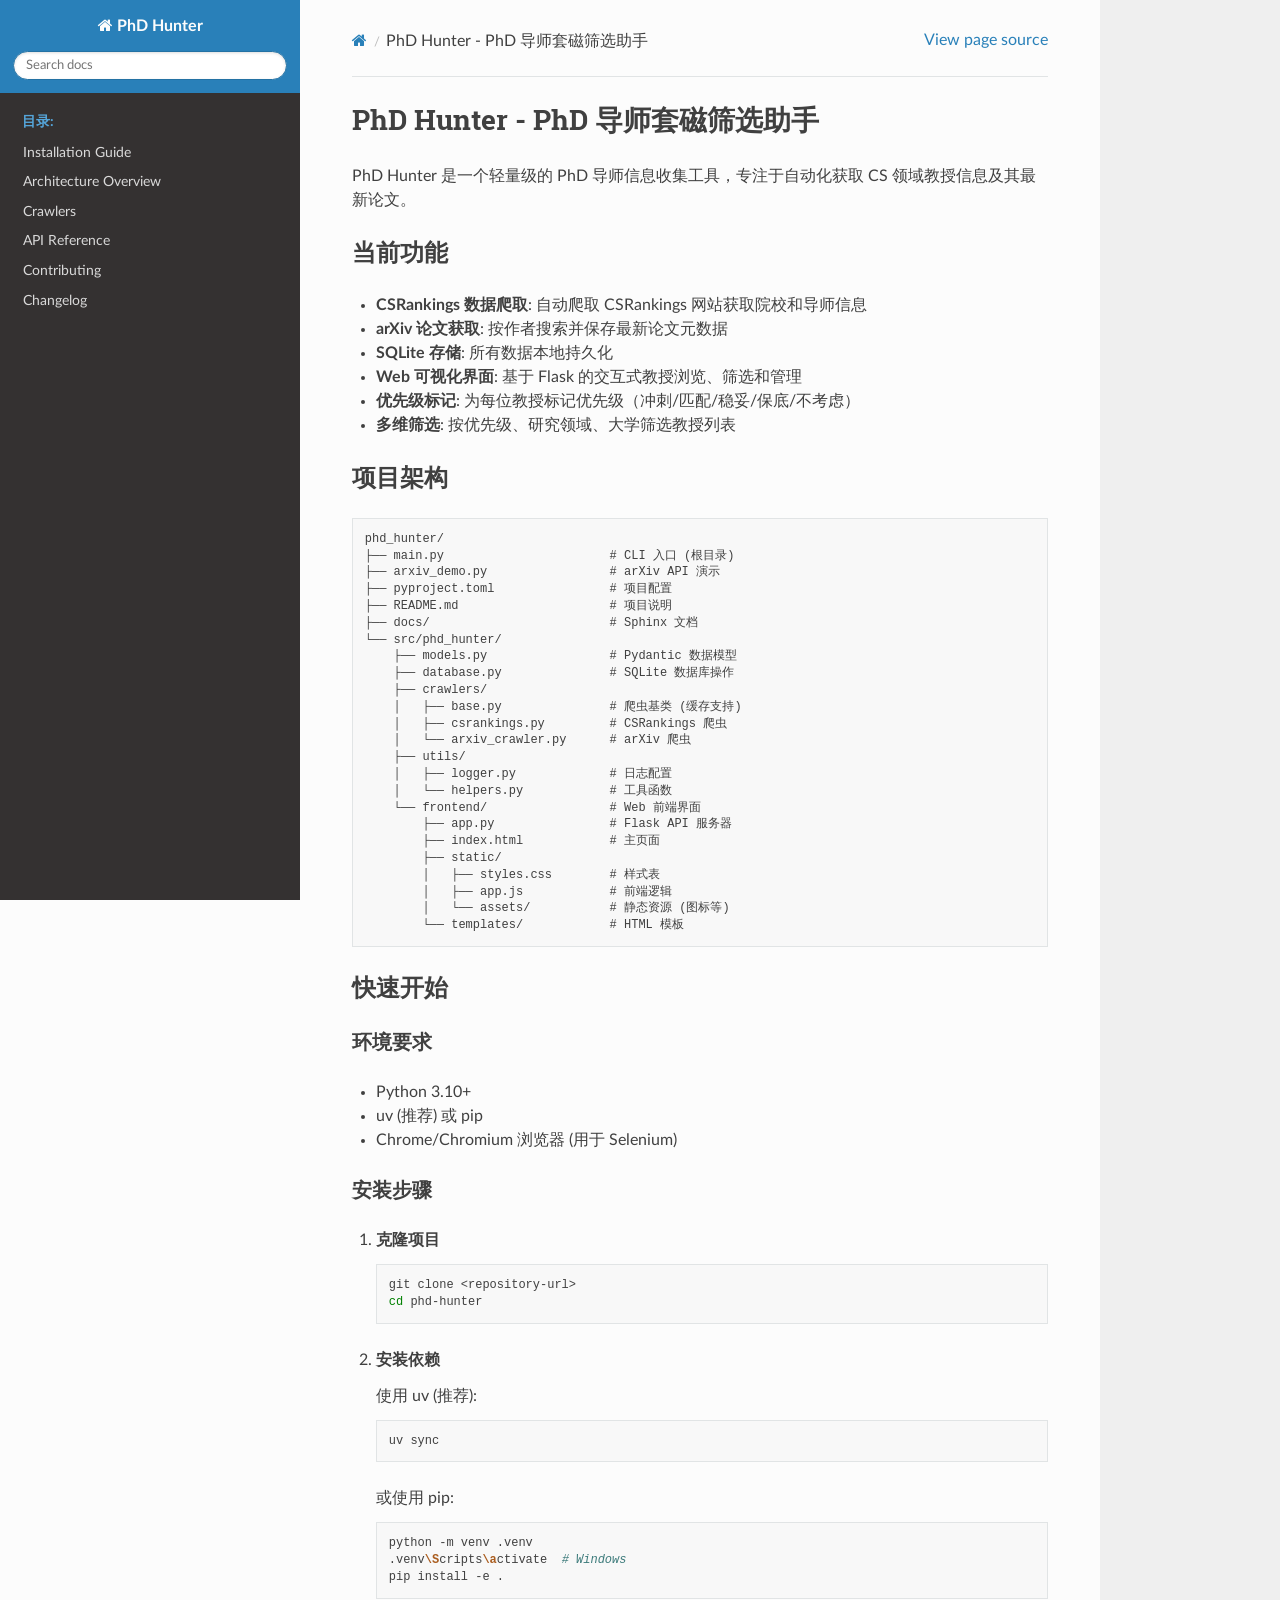
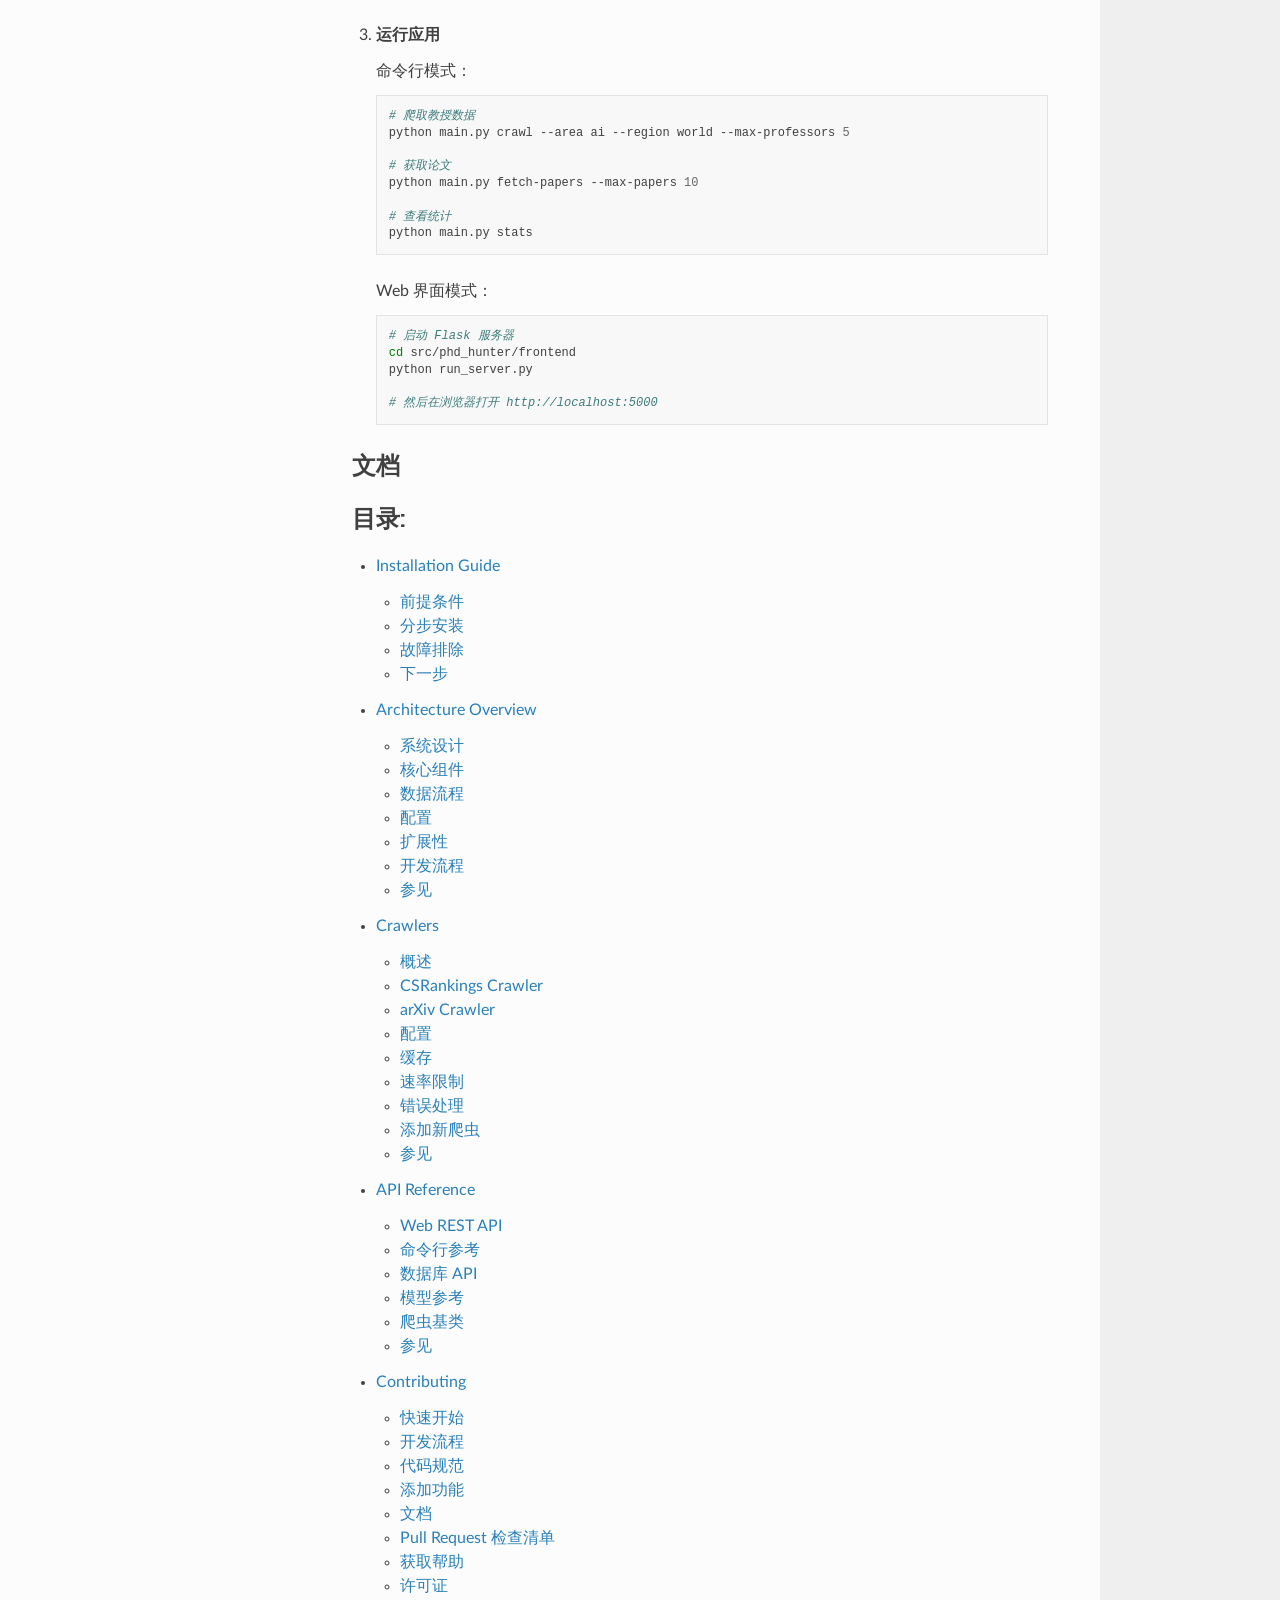
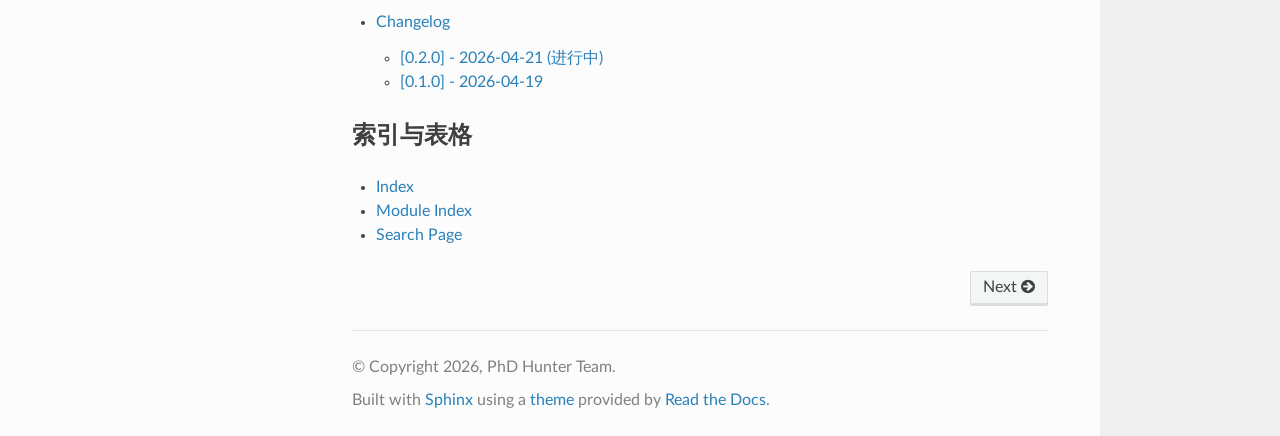
==== index.html @ ee61c94d "deploy: 6c41c1e826e61fdddc66d0ec207a786af9ae1c6c" ====
<!DOCTYPE html>
<html class="writer-html5" lang="en" data-content_root="./">
<head>
  <meta charset="utf-8" /><meta name="viewport" content="width=device-width, initial-scale=1" />

  <meta name="viewport" content="width=device-width, initial-scale=1.0" />
  <title>PhD Hunter - PhD 导师套磁筛选助手 &mdash; PhD Hunter 0.1.0 documentation</title>
      <link rel="stylesheet" type="text/css" href="_static/pygments.css?v=b86133f3" />
      <link rel="stylesheet" type="text/css" href="_static/css/theme.css?v=9edc463e" />

  
      <script src="_static/jquery.js?v=5d32c60e"></script>
      <script src="_static/_sphinx_javascript_frameworks_compat.js?v=2cd50e6c"></script>
      <script src="_static/documentation_options.js?v=01f34227"></script>
      <script src="_static/doctools.js?v=fd6eb6e6"></script>
      <script src="_static/sphinx_highlight.js?v=6ffebe34"></script>
    <script src="_static/js/theme.js"></script>
    <link rel="index" title="Index" href="genindex.html" />
    <link rel="search" title="Search" href="search.html" />
    <link rel="next" title="Installation Guide" href="installation.html" /> 
</head>

<body class="wy-body-for-nav"> 
  <div class="wy-grid-for-nav">
    <nav data-toggle="wy-nav-shift" class="wy-nav-side">
      <div class="wy-side-scroll">
        <div class="wy-side-nav-search" >

          
          
          <a href="#" class="icon icon-home">
            PhD Hunter
          </a>
<div role="search">
  <form id="rtd-search-form" class="wy-form" action="search.html" method="get">
    <input type="text" name="q" placeholder="Search docs" aria-label="Search docs" />
    <input type="hidden" name="check_keywords" value="yes" />
    <input type="hidden" name="area" value="default" />
  </form>
</div>
        </div><div class="wy-menu wy-menu-vertical" data-spy="affix" role="navigation" aria-label="Navigation menu">
              <p class="caption" role="heading"><span class="caption-text">目录:</span></p>
<ul>
<li class="toctree-l1"><a class="reference internal" href="installation.html">Installation Guide</a></li>
<li class="toctree-l1"><a class="reference internal" href="architecture.html">Architecture Overview</a></li>
<li class="toctree-l1"><a class="reference internal" href="crawlers.html">Crawlers</a></li>
<li class="toctree-l1"><a class="reference internal" href="api.html">API Reference</a></li>
<li class="toctree-l1"><a class="reference internal" href="contributing.html">Contributing</a></li>
<li class="toctree-l1"><a class="reference internal" href="changelog.html">Changelog</a></li>
</ul>

        </div>
      </div>
    </nav>

    <section data-toggle="wy-nav-shift" class="wy-nav-content-wrap"><nav class="wy-nav-top" aria-label="Mobile navigation menu" >
          <i data-toggle="wy-nav-top" class="fa fa-bars"></i>
          <a href="#">PhD Hunter</a>
      </nav>

      <div class="wy-nav-content">
        <div class="rst-content">
          <div role="navigation" aria-label="Page navigation">
  <ul class="wy-breadcrumbs">
      <li><a href="#" class="icon icon-home" aria-label="Home"></a></li>
      <li class="breadcrumb-item active">PhD Hunter - PhD 导师套磁筛选助手</li>
      <li class="wy-breadcrumbs-aside">
            <a href="_sources/index.rst.txt" rel="nofollow"> View page source</a>
      </li>
  </ul>
  <hr/>
</div>
          <div role="main" class="document" itemscope="itemscope" itemtype="http://schema.org/Article">
           <div itemprop="articleBody">
             
  <section id="phd-hunter-phd">
<h1>PhD Hunter - PhD 导师套磁筛选助手<a class="headerlink" href="#phd-hunter-phd" title="Link to this heading"></a></h1>
<p>PhD Hunter 是一个轻量级的 PhD 导师信息收集工具，专注于自动化获取 CS 领域教授信息及其最新论文。</p>
<section id="id1">
<h2>当前功能<a class="headerlink" href="#id1" title="Link to this heading"></a></h2>
<ul class="simple">
<li><p><strong>CSRankings 数据爬取</strong>: 自动爬取 CSRankings 网站获取院校和导师信息</p></li>
<li><p><strong>arXiv 论文获取</strong>: 按作者搜索并保存最新论文元数据</p></li>
<li><p><strong>SQLite 存储</strong>: 所有数据本地持久化</p></li>
<li><p><strong>Web 可视化界面</strong>: 基于 Flask 的交互式教授浏览、筛选和管理</p></li>
<li><p><strong>优先级标记</strong>: 为每位教授标记优先级（冲刺/匹配/稳妥/保底/不考虑）</p></li>
<li><p><strong>多维筛选</strong>: 按优先级、研究领域、大学筛选教授列表</p></li>
</ul>
</section>
<section id="id2">
<h2>项目架构<a class="headerlink" href="#id2" title="Link to this heading"></a></h2>
<div class="highlight-text notranslate"><div class="highlight"><pre><span></span>phd_hunter/
├── main.py                       # CLI 入口 (根目录)
├── arxiv_demo.py                 # arXiv API 演示
├── pyproject.toml                # 项目配置
├── README.md                     # 项目说明
├── docs/                         # Sphinx 文档
└── src/phd_hunter/
    ├── models.py                 # Pydantic 数据模型
    ├── database.py               # SQLite 数据库操作
    ├── crawlers/
    │   ├── base.py               # 爬虫基类 (缓存支持)
    │   ├── csrankings.py         # CSRankings 爬虫
    │   └── arxiv_crawler.py      # arXiv 爬虫
    ├── utils/
    │   ├── logger.py             # 日志配置
    │   └── helpers.py            # 工具函数
    └── frontend/                 # Web 前端界面
        ├── app.py                # Flask API 服务器
        ├── index.html            # 主页面
        ├── static/
        │   ├── styles.css        # 样式表
        │   ├── app.js            # 前端逻辑
        │   └── assets/           # 静态资源 (图标等)
        └── templates/            # HTML 模板
</pre></div>
</div>
</section>
<section id="id3">
<h2>快速开始<a class="headerlink" href="#id3" title="Link to this heading"></a></h2>
<section id="id4">
<h3>环境要求<a class="headerlink" href="#id4" title="Link to this heading"></a></h3>
<ul class="simple">
<li><p>Python 3.10+</p></li>
<li><p>uv (推荐) 或 pip</p></li>
<li><p>Chrome/Chromium 浏览器 (用于 Selenium)</p></li>
</ul>
</section>
<section id="id5">
<h3>安装步骤<a class="headerlink" href="#id5" title="Link to this heading"></a></h3>
<ol class="arabic">
<li><p><strong>克隆项目</strong></p>
<div class="highlight-bash notranslate"><div class="highlight"><pre><span></span>git<span class="w"> </span>clone<span class="w"> </span>&lt;repository-url&gt;
<span class="nb">cd</span><span class="w"> </span>phd-hunter
</pre></div>
</div>
</li>
<li><p><strong>安装依赖</strong></p>
<p>使用 uv (推荐):</p>
<div class="highlight-bash notranslate"><div class="highlight"><pre><span></span>uv<span class="w"> </span>sync
</pre></div>
</div>
<p>或使用 pip:</p>
<div class="highlight-bash notranslate"><div class="highlight"><pre><span></span>python<span class="w"> </span>-m<span class="w"> </span>venv<span class="w"> </span>.venv
.venv<span class="se">\S</span>cripts<span class="se">\a</span>ctivate<span class="w">  </span><span class="c1"># Windows</span>
pip<span class="w"> </span>install<span class="w"> </span>-e<span class="w"> </span>.
</pre></div>
</div>
</li>
<li><p><strong>运行应用</strong></p>
<p>命令行模式：</p>
<div class="highlight-bash notranslate"><div class="highlight"><pre><span></span><span class="c1"># 爬取教授数据</span>
python<span class="w"> </span>main.py<span class="w"> </span>crawl<span class="w"> </span>--area<span class="w"> </span>ai<span class="w"> </span>--region<span class="w"> </span>world<span class="w"> </span>--max-professors<span class="w"> </span><span class="m">5</span>

<span class="c1"># 获取论文</span>
python<span class="w"> </span>main.py<span class="w"> </span>fetch-papers<span class="w"> </span>--max-papers<span class="w"> </span><span class="m">10</span>

<span class="c1"># 查看统计</span>
python<span class="w"> </span>main.py<span class="w"> </span>stats
</pre></div>
</div>
<p>Web 界面模式：</p>
<div class="highlight-bash notranslate"><div class="highlight"><pre><span></span><span class="c1"># 启动 Flask 服务器</span>
<span class="nb">cd</span><span class="w"> </span>src/phd_hunter/frontend
python<span class="w"> </span>run_server.py

<span class="c1"># 然后在浏览器打开 http://localhost:5000</span>
</pre></div>
</div>
</li>
</ol>
</section>
</section>
<section id="id6">
<h2>文档<a class="headerlink" href="#id6" title="Link to this heading"></a></h2>
<div class="toctree-wrapper compound">
<p class="caption" role="heading"><span class="caption-text">目录:</span></p>
<ul>
<li class="toctree-l1"><a class="reference internal" href="installation.html">Installation Guide</a><ul>
<li class="toctree-l2"><a class="reference internal" href="installation.html#id1">前提条件</a></li>
<li class="toctree-l2"><a class="reference internal" href="installation.html#id2">分步安装</a></li>
<li class="toctree-l2"><a class="reference internal" href="installation.html#id3">故障排除</a></li>
<li class="toctree-l2"><a class="reference internal" href="installation.html#id4">下一步</a></li>
</ul>
</li>
<li class="toctree-l1"><a class="reference internal" href="architecture.html">Architecture Overview</a><ul>
<li class="toctree-l2"><a class="reference internal" href="architecture.html#id1">系统设计</a></li>
<li class="toctree-l2"><a class="reference internal" href="architecture.html#id2">核心组件</a></li>
<li class="toctree-l2"><a class="reference internal" href="architecture.html#id3">数据流程</a></li>
<li class="toctree-l2"><a class="reference internal" href="architecture.html#id4">配置</a></li>
<li class="toctree-l2"><a class="reference internal" href="architecture.html#id5">扩展性</a></li>
<li class="toctree-l2"><a class="reference internal" href="architecture.html#id6">开发流程</a></li>
<li class="toctree-l2"><a class="reference internal" href="architecture.html#id7">参见</a></li>
</ul>
</li>
<li class="toctree-l1"><a class="reference internal" href="crawlers.html">Crawlers</a><ul>
<li class="toctree-l2"><a class="reference internal" href="crawlers.html#id1">概述</a></li>
<li class="toctree-l2"><a class="reference internal" href="crawlers.html#csrankings-crawler">CSRankings Crawler</a></li>
<li class="toctree-l2"><a class="reference internal" href="crawlers.html#arxiv-crawler">arXiv Crawler</a></li>
<li class="toctree-l2"><a class="reference internal" href="crawlers.html#id2">配置</a></li>
<li class="toctree-l2"><a class="reference internal" href="crawlers.html#id3">缓存</a></li>
<li class="toctree-l2"><a class="reference internal" href="crawlers.html#id4">速率限制</a></li>
<li class="toctree-l2"><a class="reference internal" href="crawlers.html#id5">错误处理</a></li>
<li class="toctree-l2"><a class="reference internal" href="crawlers.html#id6">添加新爬虫</a></li>
<li class="toctree-l2"><a class="reference internal" href="crawlers.html#id7">参见</a></li>
</ul>
</li>
<li class="toctree-l1"><a class="reference internal" href="api.html">API Reference</a><ul>
<li class="toctree-l2"><a class="reference internal" href="api.html#web-rest-api">Web REST API</a></li>
<li class="toctree-l2"><a class="reference internal" href="api.html#id1">命令行参考</a></li>
<li class="toctree-l2"><a class="reference internal" href="api.html#api">数据库 API</a></li>
<li class="toctree-l2"><a class="reference internal" href="api.html#id4">模型参考</a></li>
<li class="toctree-l2"><a class="reference internal" href="api.html#id5">爬虫基类</a></li>
<li class="toctree-l2"><a class="reference internal" href="api.html#id6">参见</a></li>
</ul>
</li>
<li class="toctree-l1"><a class="reference internal" href="contributing.html">Contributing</a><ul>
<li class="toctree-l2"><a class="reference internal" href="contributing.html#id1">快速开始</a></li>
<li class="toctree-l2"><a class="reference internal" href="contributing.html#id2">开发流程</a></li>
<li class="toctree-l2"><a class="reference internal" href="contributing.html#id3">代码规范</a></li>
<li class="toctree-l2"><a class="reference internal" href="contributing.html#id4">添加功能</a></li>
<li class="toctree-l2"><a class="reference internal" href="contributing.html#id5">文档</a></li>
<li class="toctree-l2"><a class="reference internal" href="contributing.html#pull-request">Pull Request 检查清单</a></li>
<li class="toctree-l2"><a class="reference internal" href="contributing.html#id6">获取帮助</a></li>
<li class="toctree-l2"><a class="reference internal" href="contributing.html#id7">许可证</a></li>
</ul>
</li>
<li class="toctree-l1"><a class="reference internal" href="changelog.html">Changelog</a><ul>
<li class="toctree-l2"><a class="reference internal" href="changelog.html#id1">[0.2.0] - 2026-04-21 (进行中)</a></li>
<li class="toctree-l2"><a class="reference internal" href="changelog.html#id2">[0.1.0] - 2026-04-19</a></li>
</ul>
</li>
</ul>
</div>
</section>
<section id="id7">
<h2>索引与表格<a class="headerlink" href="#id7" title="Link to this heading"></a></h2>
<ul class="simple">
<li><p><a class="reference internal" href="genindex.html"><span class="std std-ref">Index</span></a></p></li>
<li><p><a class="reference internal" href="py-modindex.html"><span class="std std-ref">Module Index</span></a></p></li>
<li><p><a class="reference internal" href="search.html"><span class="std std-ref">Search Page</span></a></p></li>
</ul>
</section>
</section>


           </div>
          </div>
          <footer><div class="rst-footer-buttons" role="navigation" aria-label="Footer">
        <a href="installation.html" class="btn btn-neutral float-right" title="Installation Guide" accesskey="n" rel="next">Next <span class="fa fa-arrow-circle-right" aria-hidden="true"></span></a>
    </div>

  <hr/>

  <div role="contentinfo">
    <p>&#169; Copyright 2026, PhD Hunter Team.</p>
  </div>

  Built with <a href="https://www.sphinx-doc.org/">Sphinx</a> using a
    <a href="https://github.com/readthedocs/sphinx_rtd_theme">theme</a>
    provided by <a href="https://readthedocs.org">Read the Docs</a>.
   

</footer>
        </div>
      </div>
    </section>
  </div>
  <script>
      jQuery(function () {
          SphinxRtdTheme.Navigation.enable(true);
      });
  </script> 

</body>
</html>
---- _static/pygments.css ----
pre { line-height: 125%; }
td.linenos .normal { color: inherit; background-color: transparent; padding-left: 5px; padding-right: 5px; }
span.linenos { color: inherit; background-color: transparent; padding-left: 5px; padding-right: 5px; }
td.linenos .special { color: #000000; background-color: #ffffc0; padding-left: 5px; padding-right: 5px; }
span.linenos.special { color: #000000; background-color: #ffffc0; padding-left: 5px; padding-right: 5px; }
.highlight .hll { background-color: #ffffcc }
.highlight { background: #f8f8f8; }
.highlight .c { color: #3D7B7B; font-style: italic } /* Comment */
.highlight .err { border: 1px solid #F00 } /* Error */
.highlight .k { color: #008000; font-weight: bold } /* Keyword */
.highlight .o { color: #666 } /* Operator */
.highlight .ch { color: #3D7B7B; font-style: italic } /* Comment.Hashbang */
.highlight .cm { color: #3D7B7B; font-style: italic } /* Comment.Multiline */
.highlight .cp { color: #9C6500 } /* Comment.Preproc */
.highlight .cpf { color: #3D7B7B; font-style: italic } /* Comment.PreprocFile */
.highlight .c1 { color: #3D7B7B; font-style: italic } /* Comment.Single */
.highlight .cs { color: #3D7B7B; font-style: italic } /* Comment.Special */
.highlight .gd { color: #A00000 } /* Generic.Deleted */
.highlight .ge { font-style: italic } /* Generic.Emph */
.highlight .ges { font-weight: bold; font-style: italic } /* Generic.EmphStrong */
.highlight .gr { color: #E40000 } /* Generic.Error */
.highlight .gh { color: #000080; font-weight: bold } /* Generic.Heading */
.highlight .gi { color: #008400 } /* Generic.Inserted */
.highlight .go { color: #717171 } /* Generic.Output */
.highlight .gp { color: #000080; font-weight: bold } /* Generic.Prompt */
.highlight .gs { font-weight: bold } /* Generic.Strong */
.highlight .gu { color: #800080; font-weight: bold } /* Generic.Subheading */
.highlight .gt { color: #04D } /* Generic.Traceback */
.highlight .kc { color: #008000; font-weight: bold } /* Keyword.Constant */
.highlight .kd { color: #008000; font-weight: bold } /* Keyword.Declaration */
.highlight .kn { color: #008000; font-weight: bold } /* Keyword.Namespace */
.highlight .kp { color: #008000 } /* Keyword.Pseudo */
.highlight .kr { color: #008000; font-weight: bold } /* Keyword.Reserved */
.highlight .kt { color: #B00040 } /* Keyword.Type */
.highlight .m { color: #666 } /* Literal.Number */
.highlight .s { color: #BA2121 } /* Literal.String */
.highlight .na { color: #687822 } /* Name.Attribute */
.highlight .nb { color: #008000 } /* Name.Builtin */
.highlight .nc { color: #00F; font-weight: bold } /* Name.Class */
.highlight .no { color: #800 } /* Name.Constant */
.highlight .nd { color: #A2F } /* Name.Decorator */
.highlight .ni { color: #717171; font-weight: bold } /* Name.Entity */
.highlight .ne { color: #CB3F38; font-weight: bold } /* Name.Exception */
.highlight .nf { color: #00F } /* Name.Function */
.highlight .nl { color: #767600 } /* Name.Label */
.highlight .nn { color: #00F; font-weight: bold } /* Name.Namespace */
.highlight .nt { color: #008000; font-weight: bold } /* Name.Tag */
.highlight .nv { color: #19177C } /* Name.Variable */
.highlight .ow { color: #A2F; font-weight: bold } /* Operator.Word */
.highlight .w { color: #BBB } /* Text.Whitespace */
.highlight .mb { color: #666 } /* Literal.Number.Bin */
.highlight .mf { color: #666 } /* Literal.Number.Float */
.highlight .mh { color: #666 } /* Literal.Number.Hex */
.highlight .mi { color: #666 } /* Literal.Number.Integer */
.highlight .mo { color: #666 } /* Literal.Number.Oct */
.highlight .sa { color: #BA2121 } /* Literal.String.Affix */
.highlight .sb { color: #BA2121 } /* Literal.String.Backtick */
.highlight .sc { color: #BA2121 } /* Literal.String.Char */
.highlight .dl { color: #BA2121 } /* Literal.String.Delimiter */
.highlight .sd { color: #BA2121; font-style: italic } /* Literal.String.Doc */
.highlight .s2 { color: #BA2121 } /* Literal.String.Double */
.highlight .se { color: #AA5D1F; font-weight: bold } /* Literal.String.Escape */
.highlight .sh { color: #BA2121 } /* Literal.String.Heredoc */
.highlight .si { color: #A45A77; font-weight: bold } /* Literal.String.Interpol */
.highlight .sx { color: #008000 } /* Literal.String.Other */
.highlight .sr { color: #A45A77 } /* Literal.String.Regex */
.highlight .s1 { color: #BA2121 } /* Literal.String.Single */
.highlight .ss { color: #19177C } /* Literal.String.Symbol */
.highlight .bp { color: #008000 } /* Name.Builtin.Pseudo */
.highlight .fm { color: #00F } /* Name.Function.Magic */
.highlight .vc { color: #19177C } /* Name.Variable.Class */
.highlight .vg { color: #19177C } /* Name.Variable.Global */
.highlight .vi { color: #19177C } /* Name.Variable.Instance */
.highlight .vm { color: #19177C } /* Name.Variable.Magic */
.highlight .il { color: #666 } /* Literal.Number.Integer.Long */
---- _static/css/theme.css ----
html{box-sizing:border-box}*,:after,:before{box-sizing:inherit}article,aside,details,figcaption,figure,footer,header,hgroup,nav,section{display:block}audio,canvas,video{display:inline-block;*display:inline;*zoom:1}[hidden],audio:not([controls]){display:none}*{-webkit-box-sizing:border-box;-moz-box-sizing:border-box;box-sizing:border-box}html{font-size:100%;-webkit-text-size-adjust:100%;-ms-text-size-adjust:100%}body{margin:0}a:active,a:hover{outline:0}abbr[title]{border-bottom:1px dotted}b,strong{font-weight:700}blockquote{margin:0}dfn{font-style:italic}ins{background:#ff9;text-decoration:none}ins,mark{color:#000}mark{background:#ff0;font-style:italic;font-weight:700}.rst-content code,.rst-content tt,code,kbd,pre,samp{font-family:monospace,serif;_font-family:courier new,monospace;font-size:1em}pre{white-space:pre}q{quotes:none}q:after,q:before{content:"";content:none}small{font-size:85%}sub,sup{font-size:75%;line-height:0;position:relative;vertical-align:baseline}sup{top:-.5em}sub{bottom:-.25em}dl,ol,ul{margin:0;padding:0;list-style:none;list-style-image:none}li{list-style:none}dd{margin:0}img{border:0;-ms-interpolation-mode:bicubic;vertical-align:middle;max-width:100%}svg:not(:root){overflow:hidden}figure,form{margin:0}label{cursor:pointer}button,input,select,textarea{font-size:100%;margin:0;vertical-align:baseline;*vertical-align:middle}button,input{line-height:normal}button,input[type=button],input[type=reset],input[type=submit]{cursor:pointer;-webkit-appearance:button;*overflow:visible}button[disabled],input[disabled]{cursor:default}input[type=search]{-webkit-appearance:textfield;-moz-box-sizing:content-box;-webkit-box-sizing:content-box;box-sizing:content-box}textarea{resize:vertical}table{border-collapse:collapse;border-spacing:0}td{vertical-align:top}.chromeframe{margin:.2em 0;background:#ccc;color:#000;padding:.2em 0}.ir{display:block;border:0;text-indent:-999em;overflow:hidden;background-color:transparent;background-repeat:no-repeat;text-align:left;direction:ltr;*line-height:0}.ir br{display:none}.hidden{display:none!important;visibility:hidden}.visuallyhidden{border:0;clip:rect(0 0 0 0);height:1px;margin:-1px;overflow:hidden;padding:0;position:absolute;width:1px}.visuallyhidden.focusable:active,.visuallyhidden.focusable:focus{clip:auto;height:auto;margin:0;overflow:visible;position:static;width:auto}.invisible{visibility:hidden}.relative{position:relative}big,small{font-size:100%}@media print{body,html,section{background:none!important}*{box-shadow:none!important;text-shadow:none!important;filter:none!important;-ms-filter:none!important}a,a:visited{text-decoration:underline}.ir a:after,a[href^="#"]:after,a[href^="javascript:"]:after{content:""}blockquote,pre{page-break-inside:avoid}thead{display:table-header-group}img,tr{page-break-inside:avoid}img{max-width:100%!important}@page{margin:.5cm}.rst-content .toctree-wrapper>p.caption,h2,h3,p{orphans:3;widows:3}.rst-content .toctree-wrapper>p.caption,h2,h3{page-break-after:avoid}}.btn,.fa:before,.icon:before,.rst-content .admonition,.rst-content .admonition-title:before,.rst-content .admonition-todo,.rst-content .attention,.rst-content .caution,.rst-content .code-block-caption .headerlink:before,.rst-content .danger,.rst-content .eqno .headerlink:before,.rst-content .error,.rst-content .hint,.rst-content .important,.rst-content .note,.rst-content .seealso,.rst-content .tip,.rst-content .warning,.rst-content code.download span:first-child:before,.rst-content dl dt .headerlink:before,.rst-content h1 .headerlink:before,.rst-content h2 .headerlink:before,.rst-content h3 .headerlink:before,.rst-content h4 .headerlink:before,.rst-content h5 .headerlink:before,.rst-content h6 .headerlink:before,.rst-content p.caption .headerlink:before,.rst-content p .headerlink:before,.rst-content table>caption .headerlink:before,.rst-content tt.download span:first-child:before,.wy-alert,.wy-dropdown .caret:before,.wy-inline-validate.wy-inline-validate-danger .wy-input-context:before,.wy-inline-validate.wy-inline-validate-info .wy-input-context:before,.wy-inline-validate.wy-inline-validate-success .wy-input-context:before,.wy-inline-validate.wy-inline-validate-warning .wy-input-context:before,.wy-menu-vertical li.current>a button.toctree-expand:before,.wy-menu-vertical li.on a button.toctree-expand:before,.wy-menu-vertical li button.toctree-expand:before,input[type=color],input[type=date],input[type=datetime-local],input[type=datetime],input[type=email],input[type=month],input[type=number],input[type=password],input[type=search],input[type=tel],input[type=text],input[type=time],input[type=url],input[type=week],select,textarea{-webkit-font-smoothing:antialiased}.clearfix{*zoom:1}.clearfix:after,.clearfix:before{display:table;content:""}.clearfix:after{clear:both}/*!
 *  Font Awesome 4.7.0 by @davegandy - http://fontawesome.io - @fontawesome
 *  License - http://fontawesome.io/license (Font: SIL OFL 1.1, CSS: MIT License)
 */@font-face{font-family:FontAwesome;src:url(fonts/fontawesome-webfont.eot?674f50d287a8c48dc19ba404d20fe713);src:url(fonts/fontawesome-webfont.eot?674f50d287a8c48dc19ba404d20fe713?#iefix&v=4.7.0) format("embedded-opentype"),url(fonts/fontawesome-webfont.woff2?af7ae505a9eed503f8b8e6982036873e) format("woff2"),url(fonts/fontawesome-webfont.woff?fee66e712a8a08eef5805a46892932ad) format("woff"),url(fonts/fontawesome-webfont.ttf?b06871f281fee6b241d60582ae9369b9) format("truetype"),url(fonts/fontawesome-webfont.svg?912ec66d7572ff821749319396470bde#fontawesomeregular) format("svg");font-weight:400;font-style:normal}.fa,.icon,.rst-content .admonition-title,.rst-content .code-block-caption .headerlink,.rst-content .eqno .headerlink,.rst-content code.download span:first-child,.rst-content dl dt .headerlink,.rst-content h1 .headerlink,.rst-content h2 .headerlink,.rst-content h3 .headerlink,.rst-content h4 .headerlink,.rst-content h5 .headerlink,.rst-content h6 .headerlink,.rst-content p.caption .headerlink,.rst-content p .headerlink,.rst-content table>caption .headerlink,.rst-content tt.download span:first-child,.wy-menu-vertical li.current>a button.toctree-expand,.wy-menu-vertical li.on a button.toctree-expand,.wy-menu-vertical li button.toctree-expand{display:inline-block;font:normal normal normal 14px/1 FontAwesome;font-size:inherit;text-rendering:auto;-webkit-font-smoothing:antialiased;-moz-osx-font-smoothing:grayscale}.fa-lg{font-size:1.33333em;line-height:.75em;vertical-align:-15%}.fa-2x{font-size:2em}.fa-3x{font-size:3em}.fa-4x{font-size:4em}.fa-5x{font-size:5em}.fa-fw{width:1.28571em;text-align:center}.fa-ul{padding-left:0;margin-left:2.14286em;list-style-type:none}.fa-ul>li{position:relative}.fa-li{position:absolute;left:-2.14286em;width:2.14286em;top:.14286em;text-align:center}.fa-li.fa-lg{left:-1.85714em}.fa-border{padding:.2em .25em .15em;border:.08em solid #eee;border-radius:.1em}.fa-pull-left{float:left}.fa-pull-right{float:right}.fa-pull-left.icon,.fa.fa-pull-left,.rst-content .code-block-caption .fa-pull-left.headerlink,.rst-content .eqno .fa-pull-left.headerlink,.rst-content .fa-pull-left.admonition-title,.rst-content code.download span.fa-pull-left:first-child,.rst-content dl dt .fa-pull-left.headerlink,.rst-content h1 .fa-pull-left.headerlink,.rst-content h2 .fa-pull-left.headerlink,.rst-content h3 .fa-pull-left.headerlink,.rst-content h4 .fa-pull-left.headerlink,.rst-content h5 .fa-pull-left.headerlink,.rst-content h6 .fa-pull-left.headerlink,.rst-content p .fa-pull-left.headerlink,.rst-content table>caption .fa-pull-left.headerlink,.rst-content tt.download span.fa-pull-left:first-child,.wy-menu-vertical li.current>a button.fa-pull-left.toctree-expand,.wy-menu-vertical li.on a button.fa-pull-left.toctree-expand,.wy-menu-vertical li button.fa-pull-left.toctree-expand{margin-right:.3em}.fa-pull-right.icon,.fa.fa-pull-right,.rst-content .code-block-caption .fa-pull-right.headerlink,.rst-content .eqno .fa-pull-right.headerlink,.rst-content .fa-pull-right.admonition-title,.rst-content code.download span.fa-pull-right:first-child,.rst-content dl dt .fa-pull-right.headerlink,.rst-content h1 .fa-pull-right.headerlink,.rst-content h2 .fa-pull-right.headerlink,.rst-content h3 .fa-pull-right.headerlink,.rst-content h4 .fa-pull-right.headerlink,.rst-content h5 .fa-pull-right.headerlink,.rst-content h6 .fa-pull-right.headerlink,.rst-content p .fa-pull-right.headerlink,.rst-content table>caption .fa-pull-right.headerlink,.rst-content tt.download span.fa-pull-right:first-child,.wy-menu-vertical li.current>a button.fa-pull-right.toctree-expand,.wy-menu-vertical li.on a button.fa-pull-right.toctree-expand,.wy-menu-vertical li button.fa-pull-right.toctree-expand{margin-left:.3em}.pull-right{float:right}.pull-left{float:left}.fa.pull-left,.pull-left.icon,.rst-content .code-block-caption .pull-left.headerlink,.rst-content .eqno .pull-left.headerlink,.rst-content .pull-left.admonition-title,.rst-content code.download span.pull-left:first-child,.rst-content dl dt .pull-left.headerlink,.rst-content h1 .pull-left.headerlink,.rst-content h2 .pull-left.headerlink,.rst-content h3 .pull-left.headerlink,.rst-content h4 .pull-left.headerlink,.rst-content h5 .pull-left.headerlink,.rst-content h6 .pull-left.headerlink,.rst-content p .pull-left.headerlink,.rst-content table>caption .pull-left.headerlink,.rst-content tt.download span.pull-left:first-child,.wy-menu-vertical li.current>a button.pull-left.toctree-expand,.wy-menu-vertical li.on a button.pull-left.toctree-expand,.wy-menu-vertical li button.pull-left.toctree-expand{margin-right:.3em}.fa.pull-right,.pull-right.icon,.rst-content .code-block-caption .pull-right.headerlink,.rst-content .eqno .pull-right.headerlink,.rst-content .pull-right.admonition-title,.rst-content code.download span.pull-right:first-child,.rst-content dl dt .pull-right.headerlink,.rst-content h1 .pull-right.headerlink,.rst-content h2 .pull-right.headerlink,.rst-content h3 .pull-right.headerlink,.rst-content h4 .pull-right.headerlink,.rst-content h5 .pull-right.headerlink,.rst-content h6 .pull-right.headerlink,.rst-content p .pull-right.headerlink,.rst-content table>caption .pull-right.headerlink,.rst-content tt.download span.pull-right:first-child,.wy-menu-vertical li.current>a button.pull-right.toctree-expand,.wy-menu-vertical li.on a button.pull-right.toctree-expand,.wy-menu-vertical li button.pull-right.toctree-expand{margin-left:.3em}.fa-spin{-webkit-animation:fa-spin 2s linear infinite;animation:fa-spin 2s linear infinite}.fa-pulse{-webkit-animation:fa-spin 1s steps(8) infinite;animation:fa-spin 1s steps(8) infinite}@-webkit-keyframes fa-spin{0%{-webkit-transform:rotate(0deg);transform:rotate(0deg)}to{-webkit-transform:rotate(359deg);transform:rotate(359deg)}}@keyframes fa-spin{0%{-webkit-transform:rotate(0deg);transform:rotate(0deg)}to{-webkit-transform:rotate(359deg);transform:rotate(359deg)}}.fa-rotate-90{-ms-filter:"progid:DXImageTransform.Microsoft.BasicImage(rotation=1)";-webkit-transform:rotate(90deg);-ms-transform:rotate(90deg);transform:rotate(90deg)}.fa-rotate-180{-ms-filter:"progid:DXImageTransform.Microsoft.BasicImage(rotation=2)";-webkit-transform:rotate(180deg);-ms-transform:rotate(180deg);transform:rotate(180deg)}.fa-rotate-270{-ms-filter:"progid:DXImageTransform.Microsoft.BasicImage(rotation=3)";-webkit-transform:rotate(270deg);-ms-transform:rotate(270deg);transform:rotate(270deg)}.fa-flip-horizontal{-ms-filter:"progid:DXImageTransform.Microsoft.BasicImage(rotation=0, mirror=1)";-webkit-transform:scaleX(-1);-ms-transform:scaleX(-1);transform:scaleX(-1)}.fa-flip-vertical{-ms-filter:"progid:DXImageTransform.Microsoft.BasicImage(rotation=2, mirror=1)";-webkit-transform:scaleY(-1);-ms-transform:scaleY(-1);transform:scaleY(-1)}:root .fa-flip-horizontal,:root .fa-flip-vertical,:root .fa-rotate-90,:root .fa-rotate-180,:root .fa-rotate-270{filter:none}.fa-stack{position:relative;display:inline-block;width:2em;height:2em;line-height:2em;vertical-align:middle}.fa-stack-1x,.fa-stack-2x{position:absolute;left:0;width:100%;text-align:center}.fa-stack-1x{line-height:inherit}.fa-stack-2x{font-size:2em}.fa-inverse{color:#fff}.fa-glass:before{content:""}.fa-music:before{content:""}.fa-search:before,.icon-search:before{content:""}.fa-envelope-o:before{content:""}.fa-heart:before{content:""}.fa-star:before{content:""}.fa-star-o:before{content:""}.fa-user:before{content:""}.fa-film:before{content:""}.fa-th-large:before{content:""}.fa-th:before{content:""}.fa-th-list:before{content:""}.fa-check:before{content:""}.fa-close:before,.fa-remove:before,.fa-times:before{content:""}.fa-search-plus:before{content:""}.fa-search-minus:before{content:""}.fa-power-off:before{content:""}.fa-signal:before{content:""}.fa-cog:before,.fa-gear:before{content:""}.fa-trash-o:before{content:""}.fa-home:before,.icon-home:before{content:""}.fa-file-o:before{content:""}.fa-clock-o:before{content:""}.fa-road:before{content:""}.fa-download:before,.rst-content code.download span:first-child:before,.rst-content tt.download span:first-child:before{content:""}.fa-arrow-circle-o-down:before{content:""}.fa-arrow-circle-o-up:before{content:""}.fa-inbox:before{content:""}.fa-play-circle-o:before{content:""}.fa-repeat:before,.fa-rotate-right:before{content:""}.fa-refresh:before{content:""}.fa-list-alt:before{content:""}.fa-lock:before{content:""}.fa-flag:before{content:""}.fa-headphones:before{content:""}.fa-volume-off:before{content:""}.fa-volume-down:before{content:""}.fa-volume-up:before{content:""}.fa-qrcode:before{content:""}.fa-barcode:before{content:""}.fa-tag:before{content:""}.fa-tags:before{content:""}.fa-book:before,.icon-book:before{content:""}.fa-bookmark:before{content:""}.fa-print:before{content:""}.fa-camera:before{content:""}.fa-font:before{content:""}.fa-bold:before{content:""}.fa-italic:before{content:""}.fa-text-height:before{content:""}.fa-text-width:before{content:""}.fa-align-left:before{content:""}.fa-align-center:before{content:""}.fa-align-right:before{content:""}.fa-align-justify:before{content:""}.fa-list:before{content:""}.fa-dedent:before,.fa-outdent:before{content:""}.fa-indent:before{content:""}.fa-video-camera:before{content:""}.fa-image:before,.fa-photo:before,.fa-picture-o:before{content:""}.fa-pencil:before{content:""}.fa-map-marker:before{content:""}.fa-adjust:before{content:""}.fa-tint:before{content:""}.fa-edit:before,.fa-pencil-square-o:before{content:""}.fa-share-square-o:before{content:""}.fa-check-square-o:before{content:""}.fa-arrows:before{content:""}.fa-step-backward:before{content:""}.fa-fast-backward:before{content:""}.fa-backward:before{content:""}.fa-play:before{content:""}.fa-pause:before{content:""}.fa-stop:before{content:""}.fa-forward:before{content:""}.fa-fast-forward:before{content:""}.fa-step-forward:before{content:""}.fa-eject:before{content:""}.fa-chevron-left:before{content:""}.fa-chevron-right:before{content:""}.fa-plus-circle:before{content:""}.fa-minus-circle:before{content:""}.fa-times-circle:before,.wy-inline-validate.wy-inline-validate-danger .wy-input-context:before{content:""}.fa-check-circle:before,.wy-inline-validate.wy-inline-validate-success .wy-input-context:before{content:""}.fa-question-circle:before{content:""}.fa-info-circle:before{content:""}.fa-crosshairs:before{content:""}.fa-times-circle-o:before{content:""}.fa-check-circle-o:before{content:""}.fa-ban:before{content:""}.fa-arrow-left:before{content:""}.fa-arrow-right:before{content:""}.fa-arrow-up:before{content:""}.fa-arrow-down:before{content:""}.fa-mail-forward:before,.fa-share:before{content:""}.fa-expand:before{content:""}.fa-compress:before{content:""}.fa-plus:before{content:""}.fa-minus:before{content:""}.fa-asterisk:before{content:""}.fa-exclamation-circle:before,.rst-content .admonition-title:before,.wy-inline-validate.wy-inline-validate-info .wy-input-context:before,.wy-inline-validate.wy-inline-validate-warning .wy-input-context:before{content:""}.fa-gift:before{content:""}.fa-leaf:before{content:""}.fa-fire:before,.icon-fire:before{content:""}.fa-eye:before{content:""}.fa-eye-slash:before{content:""}.fa-exclamation-triangle:before,.fa-warning:before{content:""}.fa-plane:before{content:""}.fa-calendar:before{content:""}.fa-random:before{content:""}.fa-comment:before{content:""}.fa-magnet:before{content:""}.fa-chevron-up:before{content:""}.fa-chevron-down:before{content:""}.fa-retweet:before{content:""}.fa-shopping-cart:before{content:""}.fa-folder:before{content:""}.fa-folder-open:before{content:""}.fa-arrows-v:before{content:""}.fa-arrows-h:before{content:""}.fa-bar-chart-o:before,.fa-bar-chart:before{content:""}.fa-twitter-square:before{content:""}.fa-facebook-square:before{content:""}.fa-camera-retro:before{content:""}.fa-key:before{content:""}.fa-cogs:before,.fa-gears:before{content:""}.fa-comments:before{content:""}.fa-thumbs-o-up:before{content:""}.fa-thumbs-o-down:before{content:""}.fa-star-half:before{content:""}.fa-heart-o:before{content:""}.fa-sign-out:before{content:""}.fa-linkedin-square:before{content:""}.fa-thumb-tack:before{content:""}.fa-external-link:before{content:""}.fa-sign-in:before{content:""}.fa-trophy:before{content:""}.fa-github-square:before{content:""}.fa-upload:before{content:""}.fa-lemon-o:before{content:""}.fa-phone:before{content:""}.fa-square-o:before{content:""}.fa-bookmark-o:before{content:""}.fa-phone-square:before{content:""}.fa-twitter:before{content:""}.fa-facebook-f:before,.fa-facebook:before{content:""}.fa-github:before,.icon-github:before{content:""}.fa-unlock:before{content:""}.fa-credit-card:before{content:""}.fa-feed:before,.fa-rss:before{content:""}.fa-hdd-o:before{content:""}.fa-bullhorn:before{content:""}.fa-bell:before{content:""}.fa-certificate:before{content:""}.fa-hand-o-right:before{content:""}.fa-hand-o-left:before{content:""}.fa-hand-o-up:before{content:""}.fa-hand-o-down:before{content:""}.fa-arrow-circle-left:before,.icon-circle-arrow-left:before{content:""}.fa-arrow-circle-right:before,.icon-circle-arrow-right:before{content:""}.fa-arrow-circle-up:before{content:""}.fa-arrow-circle-down:before{content:""}.fa-globe:before{content:""}.fa-wrench:before{content:""}.fa-tasks:before{content:""}.fa-filter:before{content:""}.fa-briefcase:before{content:""}.fa-arrows-alt:before{content:""}.fa-group:before,.fa-users:before{content:""}.fa-chain:before,.fa-link:before,.icon-link:before{content:""}.fa-cloud:before{content:""}.fa-flask:before{content:""}.fa-cut:before,.fa-scissors:before{content:""}.fa-copy:before,.fa-files-o:before{content:""}.fa-paperclip:before{content:""}.fa-floppy-o:before,.fa-save:before{content:""}.fa-square:before{content:""}.fa-bars:before,.fa-navicon:before,.fa-reorder:before{content:""}.fa-list-ul:before{content:""}.fa-list-ol:before{content:""}.fa-strikethrough:before{content:""}.fa-underline:before{content:""}.fa-table:before{content:""}.fa-magic:before{content:""}.fa-truck:before{content:""}.fa-pinterest:before{content:""}.fa-pinterest-square:before{content:""}.fa-google-plus-square:before{content:""}.fa-google-plus:before{content:""}.fa-money:before{content:""}.fa-caret-down:before,.icon-caret-down:before,.wy-dropdown .caret:before{content:""}.fa-caret-up:before{content:""}.fa-caret-left:before{content:""}.fa-caret-right:before{content:""}.fa-columns:before{content:""}.fa-sort:before,.fa-unsorted:before{content:""}.fa-sort-desc:before,.fa-sort-down:before{content:""}.fa-sort-asc:before,.fa-sort-up:before{content:""}.fa-envelope:before{content:""}.fa-linkedin:before{content:""}.fa-rotate-left:before,.fa-undo:before{content:""}.fa-gavel:before,.fa-legal:before{content:""}.fa-dashboard:before,.fa-tachometer:before{content:""}.fa-comment-o:before{content:""}.fa-comments-o:before{content:""}.fa-bolt:before,.fa-flash:before{content:""}.fa-sitemap:before{content:""}.fa-umbrella:before{content:""}.fa-clipboard:before,.fa-paste:before{content:""}.fa-lightbulb-o:before{content:""}.fa-exchange:before{content:""}.fa-cloud-download:before{content:""}.fa-cloud-upload:before{content:""}.fa-user-md:before{content:""}.fa-stethoscope:before{content:""}.fa-suitcase:before{content:""}.fa-bell-o:before{content:""}.fa-coffee:before{content:""}.fa-cutlery:before{content:""}.fa-file-text-o:before{content:""}.fa-building-o:before{content:""}.fa-hospital-o:before{content:""}.fa-ambulance:before{content:""}.fa-medkit:before{content:""}.fa-fighter-jet:before{content:""}.fa-beer:before{content:""}.fa-h-square:before{content:""}.fa-plus-square:before{content:""}.fa-angle-double-left:before{content:""}.fa-angle-double-right:before{content:""}.fa-angle-double-up:before{content:""}.fa-angle-double-down:before{content:""}.fa-angle-left:before{content:""}.fa-angle-right:before{content:""}.fa-angle-up:before{content:""}.fa-angle-down:before{content:""}.fa-desktop:before{content:""}.fa-laptop:before{content:""}.fa-tablet:before{content:""}.fa-mobile-phone:before,.fa-mobile:before{content:""}.fa-circle-o:before{content:""}.fa-quote-left:before{content:""}.fa-quote-right:before{content:""}.fa-spinner:before{content:""}.fa-circle:before{content:""}.fa-mail-reply:before,.fa-reply:before{content:""}.fa-github-alt:before{content:""}.fa-folder-o:before{content:""}.fa-folder-open-o:before{content:""}.fa-smile-o:before{content:""}.fa-frown-o:before{content:""}.fa-meh-o:before{content:""}.fa-gamepad:before{content:""}.fa-keyboard-o:before{content:""}.fa-flag-o:before{content:""}.fa-flag-checkered:before{content:""}.fa-terminal:before{content:""}.fa-code:before{content:""}.fa-mail-reply-all:before,.fa-reply-all:before{content:""}.fa-star-half-empty:before,.fa-star-half-full:before,.fa-star-half-o:before{content:""}.fa-location-arrow:before{content:""}.fa-crop:before{content:""}.fa-code-fork:before{content:""}.fa-chain-broken:before,.fa-unlink:before{content:""}.fa-question:before{content:""}.fa-info:before{content:""}.fa-exclamation:before{content:""}.fa-superscript:before{content:""}.fa-subscript:before{content:""}.fa-eraser:before{content:""}.fa-puzzle-piece:before{content:""}.fa-microphone:before{content:""}.fa-microphone-slash:before{content:""}.fa-shield:before{content:""}.fa-calendar-o:before{content:""}.fa-fire-extinguisher:before{content:""}.fa-rocket:before{content:""}.fa-maxcdn:before{content:""}.fa-chevron-circle-left:before{content:""}.fa-chevron-circle-right:before{content:""}.fa-chevron-circle-up:before{content:""}.fa-chevron-circle-down:before{content:""}.fa-html5:before{content:""}.fa-css3:before{content:""}.fa-anchor:before{content:""}.fa-unlock-alt:before{content:""}.fa-bullseye:before{content:""}.fa-ellipsis-h:before{content:""}.fa-ellipsis-v:before{content:""}.fa-rss-square:before{content:""}.fa-play-circle:before{content:""}.fa-ticket:before{content:""}.fa-minus-square:before{content:""}.fa-minus-square-o:before,.wy-menu-vertical li.current>a button.toctree-expand:before,.wy-menu-vertical li.on a button.toctree-expand:before{content:""}.fa-level-up:before{content:""}.fa-level-down:before{content:""}.fa-check-square:before{content:""}.fa-pencil-square:before{content:""}.fa-external-link-square:before{content:""}.fa-share-square:before{content:""}.fa-compass:before{content:""}.fa-caret-square-o-down:before,.fa-toggle-down:before{content:""}.fa-caret-square-o-up:before,.fa-toggle-up:before{content:""}.fa-caret-square-o-right:before,.fa-toggle-right:before{content:""}.fa-eur:before,.fa-euro:before{content:""}.fa-gbp:before{content:""}.fa-dollar:before,.fa-usd:before{content:""}.fa-inr:before,.fa-rupee:before{content:""}.fa-cny:before,.fa-jpy:before,.fa-rmb:before,.fa-yen:before{content:""}.fa-rouble:before,.fa-rub:before,.fa-ruble:before{content:""}.fa-krw:before,.fa-won:before{content:""}.fa-bitcoin:before,.fa-btc:before{content:""}.fa-file:before{content:""}.fa-file-text:before{content:""}.fa-sort-alpha-asc:before{content:""}.fa-sort-alpha-desc:before{content:""}.fa-sort-amount-asc:before{content:""}.fa-sort-amount-desc:before{content:""}.fa-sort-numeric-asc:before{content:""}.fa-sort-numeric-desc:before{content:""}.fa-thumbs-up:before{content:""}.fa-thumbs-down:before{content:""}.fa-youtube-square:before{content:""}.fa-youtube:before{content:""}.fa-xing:before{content:""}.fa-xing-square:before{content:""}.fa-youtube-play:before{content:""}.fa-dropbox:before{content:""}.fa-stack-overflow:before{content:""}.fa-instagram:before{content:""}.fa-flickr:before{content:""}.fa-adn:before{content:""}.fa-bitbucket:before,.icon-bitbucket:before{content:""}.fa-bitbucket-square:before{content:""}.fa-tumblr:before{content:""}.fa-tumblr-square:before{content:""}.fa-long-arrow-down:before{content:""}.fa-long-arrow-up:before{content:""}.fa-long-arrow-left:before{content:""}.fa-long-arrow-right:before{content:""}.fa-apple:before{content:""}.fa-windows:before{content:""}.fa-android:before{content:""}.fa-linux:before{content:""}.fa-dribbble:before{content:""}.fa-skype:before{content:""}.fa-foursquare:before{content:""}.fa-trello:before{content:""}.fa-female:before{content:""}.fa-male:before{content:""}.fa-gittip:before,.fa-gratipay:before{content:""}.fa-sun-o:before{content:""}.fa-moon-o:before{content:""}.fa-archive:before{content:""}.fa-bug:before{content:""}.fa-vk:before{content:""}.fa-weibo:before{content:""}.fa-renren:before{content:""}.fa-pagelines:before{content:""}.fa-stack-exchange:before{content:""}.fa-arrow-circle-o-right:before{content:""}.fa-arrow-circle-o-left:before{content:""}.fa-caret-square-o-left:before,.fa-toggle-left:before{content:""}.fa-dot-circle-o:before{content:""}.fa-wheelchair:before{content:""}.fa-vimeo-square:before{content:""}.fa-try:before,.fa-turkish-lira:before{content:""}.fa-plus-square-o:before,.wy-menu-vertical li button.toctree-expand:before{content:""}.fa-space-shuttle:before{content:""}.fa-slack:before{content:""}.fa-envelope-square:before{content:""}.fa-wordpress:before{content:""}.fa-openid:before{content:""}.fa-bank:before,.fa-institution:before,.fa-university:before{content:""}.fa-graduation-cap:before,.fa-mortar-board:before{content:""}.fa-yahoo:before{content:""}.fa-google:before{content:""}.fa-reddit:before{content:""}.fa-reddit-square:before{content:""}.fa-stumbleupon-circle:before{content:""}.fa-stumbleupon:before{content:""}.fa-delicious:before{content:""}.fa-digg:before{content:""}.fa-pied-piper-pp:before{content:""}.fa-pied-piper-alt:before{content:""}.fa-drupal:before{content:""}.fa-joomla:before{content:""}.fa-language:before{content:""}.fa-fax:before{content:""}.fa-building:before{content:""}.fa-child:before{content:""}.fa-paw:before{content:""}.fa-spoon:before{content:""}.fa-cube:before{content:""}.fa-cubes:before{content:""}.fa-behance:before{content:""}.fa-behance-square:before{content:""}.fa-steam:before{content:""}.fa-steam-square:before{content:""}.fa-recycle:before{content:""}.fa-automobile:before,.fa-car:before{content:""}.fa-cab:before,.fa-taxi:before{content:""}.fa-tree:before{content:""}.fa-spotify:before{content:""}.fa-deviantart:before{content:""}.fa-soundcloud:before{content:""}.fa-database:before{content:""}.fa-file-pdf-o:before{content:""}.fa-file-word-o:before{content:""}.fa-file-excel-o:before{content:""}.fa-file-powerpoint-o:before{content:""}.fa-file-image-o:before,.fa-file-photo-o:before,.fa-file-picture-o:before{content:""}.fa-file-archive-o:before,.fa-file-zip-o:before{content:""}.fa-file-audio-o:before,.fa-file-sound-o:before{content:""}.fa-file-movie-o:before,.fa-file-video-o:before{content:""}.fa-file-code-o:before{content:""}.fa-vine:before{content:""}.fa-codepen:before{content:""}.fa-jsfiddle:before{content:""}.fa-life-bouy:before,.fa-life-buoy:before,.fa-life-ring:before,.fa-life-saver:before,.fa-support:before{content:""}.fa-circle-o-notch:before{content:""}.fa-ra:before,.fa-rebel:before,.fa-resistance:before{content:""}.fa-empire:before,.fa-ge:before{content:""}.fa-git-square:before{content:""}.fa-git:before{content:""}.fa-hacker-news:before,.fa-y-combinator-square:before,.fa-yc-square:before{content:""}.fa-tencent-weibo:before{content:""}.fa-qq:before{content:""}.fa-wechat:before,.fa-weixin:before{content:""}.fa-paper-plane:before,.fa-send:before{content:""}.fa-paper-plane-o:before,.fa-send-o:before{content:""}.fa-history:before{content:""}.fa-circle-thin:before{content:""}.fa-header:before{content:""}.fa-paragraph:before{content:""}.fa-sliders:before{content:""}.fa-share-alt:before{content:""}.fa-share-alt-square:before{content:""}.fa-bomb:before{content:""}.fa-futbol-o:before,.fa-soccer-ball-o:before{content:""}.fa-tty:before{content:""}.fa-binoculars:before{content:""}.fa-plug:before{content:""}.fa-slideshare:before{content:""}.fa-twitch:before{content:""}.fa-yelp:before{content:""}.fa-newspaper-o:before{content:""}.fa-wifi:before{content:""}.fa-calculator:before{content:""}.fa-paypal:before{content:""}.fa-google-wallet:before{content:""}.fa-cc-visa:before{content:""}.fa-cc-mastercard:before{content:""}.fa-cc-discover:before{content:""}.fa-cc-amex:before{content:""}.fa-cc-paypal:before{content:""}.fa-cc-stripe:before{content:""}.fa-bell-slash:before{content:""}.fa-bell-slash-o:before{content:""}.fa-trash:before{content:""}.fa-copyright:before{content:""}.fa-at:before{content:""}.fa-eyedropper:before{content:""}.fa-paint-brush:before{content:""}.fa-birthday-cake:before{content:""}.fa-area-chart:before{content:""}.fa-pie-chart:before{content:""}.fa-line-chart:before{content:""}.fa-lastfm:before{content:""}.fa-lastfm-square:before{content:""}.fa-toggle-off:before{content:""}.fa-toggle-on:before{content:""}.fa-bicycle:before{content:""}.fa-bus:before{content:""}.fa-ioxhost:before{content:""}.fa-angellist:before{content:""}.fa-cc:before{content:""}.fa-ils:before,.fa-shekel:before,.fa-sheqel:before{content:""}.fa-meanpath:before{content:""}.fa-buysellads:before{content:""}.fa-connectdevelop:before{content:""}.fa-dashcube:before{content:""}.fa-forumbee:before{content:""}.fa-leanpub:before{content:""}.fa-sellsy:before{content:""}.fa-shirtsinbulk:before{content:""}.fa-simplybuilt:before{content:""}.fa-skyatlas:before{content:""}.fa-cart-plus:before{content:""}.fa-cart-arrow-down:before{content:""}.fa-diamond:before{content:""}.fa-ship:before{content:""}.fa-user-secret:before{content:""}.fa-motorcycle:before{content:""}.fa-street-view:before{content:""}.fa-heartbeat:before{content:""}.fa-venus:before{content:""}.fa-mars:before{content:""}.fa-mercury:before{content:""}.fa-intersex:before,.fa-transgender:before{content:""}.fa-transgender-alt:before{content:""}.fa-venus-double:before{content:""}.fa-mars-double:before{content:""}.fa-venus-mars:before{content:""}.fa-mars-stroke:before{content:""}.fa-mars-stroke-v:before{content:""}.fa-mars-stroke-h:before{content:""}.fa-neuter:before{content:""}.fa-genderless:before{content:""}.fa-facebook-official:before{content:""}.fa-pinterest-p:before{content:""}.fa-whatsapp:before{content:""}.fa-server:before{content:""}.fa-user-plus:before{content:""}.fa-user-times:before{content:""}.fa-bed:before,.fa-hotel:before{content:""}.fa-viacoin:before{content:""}.fa-train:before{content:""}.fa-subway:before{content:""}.fa-medium:before{content:""}.fa-y-combinator:before,.fa-yc:before{content:""}.fa-optin-monster:before{content:""}.fa-opencart:before{content:""}.fa-expeditedssl:before{content:""}.fa-battery-4:before,.fa-battery-full:before,.fa-battery:before{content:""}.fa-battery-3:before,.fa-battery-three-quarters:before{content:""}.fa-battery-2:before,.fa-battery-half:before{content:""}.fa-battery-1:before,.fa-battery-quarter:before{content:""}.fa-battery-0:before,.fa-battery-empty:before{content:""}.fa-mouse-pointer:before{content:""}.fa-i-cursor:before{content:""}.fa-object-group:before{content:""}.fa-object-ungroup:before{content:""}.fa-sticky-note:before{content:""}.fa-sticky-note-o:before{content:""}.fa-cc-jcb:before{content:""}.fa-cc-diners-club:before{content:""}.fa-clone:before{content:""}.fa-balance-scale:before{content:""}.fa-hourglass-o:before{content:""}.fa-hourglass-1:before,.fa-hourglass-start:before{content:""}.fa-hourglass-2:before,.fa-hourglass-half:before{content:""}.fa-hourglass-3:before,.fa-hourglass-end:before{content:""}.fa-hourglass:before{content:""}.fa-hand-grab-o:before,.fa-hand-rock-o:before{content:""}.fa-hand-paper-o:before,.fa-hand-stop-o:before{content:""}.fa-hand-scissors-o:before{content:""}.fa-hand-lizard-o:before{content:""}.fa-hand-spock-o:before{content:""}.fa-hand-pointer-o:before{content:""}.fa-hand-peace-o:before{content:""}.fa-trademark:before{content:""}.fa-registered:before{content:""}.fa-creative-commons:before{content:""}.fa-gg:before{content:""}.fa-gg-circle:before{content:""}.fa-tripadvisor:before{content:""}.fa-odnoklassniki:before{content:""}.fa-odnoklassniki-square:before{content:""}.fa-get-pocket:before{content:""}.fa-wikipedia-w:before{content:""}.fa-safari:before{content:""}.fa-chrome:before{content:""}.fa-firefox:before{content:""}.fa-opera:before{content:""}.fa-internet-explorer:before{content:""}.fa-television:before,.fa-tv:before{content:""}.fa-contao:before{content:""}.fa-500px:before{content:""}.fa-amazon:before{content:""}.fa-calendar-plus-o:before{content:""}.fa-calendar-minus-o:before{content:""}.fa-calendar-times-o:before{content:""}.fa-calendar-check-o:before{content:""}.fa-industry:before{content:""}.fa-map-pin:before{content:""}.fa-map-signs:before{content:""}.fa-map-o:before{content:""}.fa-map:before{content:""}.fa-commenting:before{content:""}.fa-commenting-o:before{content:""}.fa-houzz:before{content:""}.fa-vimeo:before{content:""}.fa-black-tie:before{content:""}.fa-fonticons:before{content:""}.fa-reddit-alien:before{content:""}.fa-edge:before{content:""}.fa-credit-card-alt:before{content:""}.fa-codiepie:before{content:""}.fa-modx:before{content:""}.fa-fort-awesome:before{content:""}.fa-usb:before{content:""}.fa-product-hunt:before{content:""}.fa-mixcloud:before{content:""}.fa-scribd:before{content:""}.fa-pause-circle:before{content:""}.fa-pause-circle-o:before{content:""}.fa-stop-circle:before{content:""}.fa-stop-circle-o:before{content:""}.fa-shopping-bag:before{content:""}.fa-shopping-basket:before{content:""}.fa-hashtag:before{content:""}.fa-bluetooth:before{content:""}.fa-bluetooth-b:before{content:""}.fa-percent:before{content:""}.fa-gitlab:before,.icon-gitlab:before{content:""}.fa-wpbeginner:before{content:""}.fa-wpforms:before{content:""}.fa-envira:before{content:""}.fa-universal-access:before{content:""}.fa-wheelchair-alt:before{content:""}.fa-question-circle-o:before{content:""}.fa-blind:before{content:""}.fa-audio-description:before{content:""}.fa-volume-control-phone:before{content:""}.fa-braille:before{content:""}.fa-assistive-listening-systems:before{content:""}.fa-american-sign-language-interpreting:before,.fa-asl-interpreting:before{content:""}.fa-deaf:before,.fa-deafness:before,.fa-hard-of-hearing:before{content:""}.fa-glide:before{content:""}.fa-glide-g:before{content:""}.fa-sign-language:before,.fa-signing:before{content:""}.fa-low-vision:before{content:""}.fa-viadeo:before{content:""}.fa-viadeo-square:before{content:""}.fa-snapchat:before{content:""}.fa-snapchat-ghost:before{content:""}.fa-snapchat-square:before{content:""}.fa-pied-piper:before{content:""}.fa-first-order:before{content:""}.fa-yoast:before{content:""}.fa-themeisle:before{content:""}.fa-google-plus-circle:before,.fa-google-plus-official:before{content:""}.fa-fa:before,.fa-font-awesome:before{content:""}.fa-handshake-o:before{content:""}.fa-envelope-open:before{content:""}.fa-envelope-open-o:before{content:""}.fa-linode:before{content:""}.fa-address-book:before{content:""}.fa-address-book-o:before{content:""}.fa-address-card:before,.fa-vcard:before{content:""}.fa-address-card-o:before,.fa-vcard-o:before{content:""}.fa-user-circle:before{content:""}.fa-user-circle-o:before{content:""}.fa-user-o:before{content:""}.fa-id-badge:before{content:""}.fa-drivers-license:before,.fa-id-card:before{content:""}.fa-drivers-license-o:before,.fa-id-card-o:before{content:""}.fa-quora:before{content:""}.fa-free-code-camp:before{content:""}.fa-telegram:before{content:""}.fa-thermometer-4:before,.fa-thermometer-full:before,.fa-thermometer:before{content:""}.fa-thermometer-3:before,.fa-thermometer-three-quarters:before{content:""}.fa-thermometer-2:before,.fa-thermometer-half:before{content:""}.fa-thermometer-1:before,.fa-thermometer-quarter:before{content:""}.fa-thermometer-0:before,.fa-thermometer-empty:before{content:""}.fa-shower:before{content:""}.fa-bath:before,.fa-bathtub:before,.fa-s15:before{content:""}.fa-podcast:before{content:""}.fa-window-maximize:before{content:""}.fa-window-minimize:before{content:""}.fa-window-restore:before{content:""}.fa-times-rectangle:before,.fa-window-close:before{content:""}.fa-times-rectangle-o:before,.fa-window-close-o:before{content:""}.fa-bandcamp:before{content:""}.fa-grav:before{content:""}.fa-etsy:before{content:""}.fa-imdb:before{content:""}.fa-ravelry:before{content:""}.fa-eercast:before{content:""}.fa-microchip:before{content:""}.fa-snowflake-o:before{content:""}.fa-superpowers:before{content:""}.fa-wpexplorer:before{content:""}.fa-meetup:before{content:""}.sr-only{position:absolute;width:1px;height:1px;padding:0;margin:-1px;overflow:hidden;clip:rect(0,0,0,0);border:0}.sr-only-focusable:active,.sr-only-focusable:focus{position:static;width:auto;height:auto;margin:0;overflow:visible;clip:auto}.fa,.icon,.rst-content .admonition-title,.rst-content .code-block-caption .headerlink,.rst-content .eqno .headerlink,.rst-content code.download span:first-child,.rst-content dl dt .headerlink,.rst-content h1 .headerlink,.rst-content h2 .headerlink,.rst-content h3 .headerlink,.rst-content h4 .headerlink,.rst-content h5 .headerlink,.rst-content h6 .headerlink,.rst-content p.caption .headerlink,.rst-content p .headerlink,.rst-content table>caption .headerlink,.rst-content tt.download span:first-child,.wy-dropdown .caret,.wy-inline-validate.wy-inline-validate-danger .wy-input-context,.wy-inline-validate.wy-inline-validate-info .wy-input-context,.wy-inline-validate.wy-inline-validate-success .wy-input-context,.wy-inline-validate.wy-inline-validate-warning .wy-input-context,.wy-menu-vertical li.current>a button.toctree-expand,.wy-menu-vertical li.on a button.toctree-expand,.wy-menu-vertical li button.toctree-expand{font-family:inherit}.fa:before,.icon:before,.rst-content .admonition-title:before,.rst-content .code-block-caption .headerlink:before,.rst-content .eqno .headerlink:before,.rst-content code.download span:first-child:before,.rst-content dl dt .headerlink:before,.rst-content h1 .headerlink:before,.rst-content h2 .headerlink:before,.rst-content h3 .headerlink:before,.rst-content h4 .headerlink:before,.rst-content h5 .headerlink:before,.rst-content h6 .headerlink:before,.rst-content p.caption .headerlink:before,.rst-content p .headerlink:before,.rst-content table>caption .headerlink:before,.rst-content tt.download span:first-child:before,.wy-dropdown .caret:before,.wy-inline-validate.wy-inline-validate-danger .wy-input-context:before,.wy-inline-validate.wy-inline-validate-info .wy-input-context:before,.wy-inline-validate.wy-inline-validate-success .wy-input-context:before,.wy-inline-validate.wy-inline-validate-warning .wy-input-context:before,.wy-menu-vertical li.current>a button.toctree-expand:before,.wy-menu-vertical li.on a button.toctree-expand:before,.wy-menu-vertical li button.toctree-expand:before{font-family:FontAwesome;display:inline-block;font-style:normal;font-weight:400;line-height:1;text-decoration:inherit}.rst-content .code-block-caption a .headerlink,.rst-content .eqno a .headerlink,.rst-content a .admonition-title,.rst-content code.download a span:first-child,.rst-content dl dt a .headerlink,.rst-content h1 a .headerlink,.rst-content h2 a .headerlink,.rst-content h3 a .headerlink,.rst-content h4 a .headerlink,.rst-content h5 a .headerlink,.rst-content h6 a .headerlink,.rst-content p.caption a .headerlink,.rst-content p a .headerlink,.rst-content table>caption a .headerlink,.rst-content tt.download a span:first-child,.wy-menu-vertical li.current>a button.toctree-expand,.wy-menu-vertical li.on a button.toctree-expand,.wy-menu-vertical li a button.toctree-expand,a .fa,a .icon,a .rst-content .admonition-title,a .rst-content .code-block-caption .headerlink,a .rst-content .eqno .headerlink,a .rst-content code.download span:first-child,a .rst-content dl dt .headerlink,a .rst-content h1 .headerlink,a .rst-content h2 .headerlink,a .rst-content h3 .headerlink,a .rst-content h4 .headerlink,a .rst-content h5 .headerlink,a .rst-content h6 .headerlink,a .rst-content p.caption .headerlink,a .rst-content p .headerlink,a .rst-content table>caption .headerlink,a .rst-content tt.download span:first-child,a .wy-menu-vertical li button.toctree-expand{display:inline-block;text-decoration:inherit}.btn .fa,.btn .icon,.btn .rst-content .admonition-title,.btn .rst-content .code-block-caption .headerlink,.btn .rst-content .eqno .headerlink,.btn .rst-content code.download span:first-child,.btn .rst-content dl dt .headerlink,.btn .rst-content h1 .headerlink,.btn .rst-content h2 .headerlink,.btn .rst-content h3 .headerlink,.btn .rst-content h4 .headerlink,.btn .rst-content h5 .headerlink,.btn .rst-content h6 .headerlink,.btn .rst-content p .headerlink,.btn .rst-content table>caption .headerlink,.btn .rst-content tt.download span:first-child,.btn .wy-menu-vertical li.current>a button.toctree-expand,.btn .wy-menu-vertical li.on a button.toctree-expand,.btn .wy-menu-vertical li button.toctree-expand,.nav .fa,.nav .icon,.nav .rst-content .admonition-title,.nav .rst-content .code-block-caption .headerlink,.nav .rst-content .eqno .headerlink,.nav .rst-content code.download span:first-child,.nav .rst-content dl dt .headerlink,.nav .rst-content h1 .headerlink,.nav .rst-content h2 .headerlink,.nav .rst-content h3 .headerlink,.nav .rst-content h4 .headerlink,.nav .rst-content h5 .headerlink,.nav .rst-content h6 .headerlink,.nav .rst-content p .headerlink,.nav .rst-content table>caption .headerlink,.nav .rst-content tt.download span:first-child,.nav .wy-menu-vertical li.current>a button.toctree-expand,.nav .wy-menu-vertical li.on a button.toctree-expand,.nav .wy-menu-vertical li button.toctree-expand,.rst-content .btn .admonition-title,.rst-content .code-block-caption .btn .headerlink,.rst-content .code-block-caption .nav .headerlink,.rst-content .eqno .btn .headerlink,.rst-content .eqno .nav .headerlink,.rst-content .nav .admonition-title,.rst-content code.download .btn span:first-child,.rst-content code.download .nav span:first-child,.rst-content dl dt .btn .headerlink,.rst-content dl dt .nav .headerlink,.rst-content h1 .btn .headerlink,.rst-content h1 .nav .headerlink,.rst-content h2 .btn .headerlink,.rst-content h2 .nav .headerlink,.rst-content h3 .btn .headerlink,.rst-content h3 .nav .headerlink,.rst-content h4 .btn .headerlink,.rst-content h4 .nav .headerlink,.rst-content h5 .btn .headerlink,.rst-content h5 .nav .headerlink,.rst-content h6 .btn .headerlink,.rst-content h6 .nav .headerlink,.rst-content p .btn .headerlink,.rst-content p .nav .headerlink,.rst-content table>caption .btn .headerlink,.rst-content table>caption .nav .headerlink,.rst-content tt.download .btn span:first-child,.rst-content tt.download .nav span:first-child,.wy-menu-vertical li .btn button.toctree-expand,.wy-menu-vertical li.current>a .btn button.toctree-expand,.wy-menu-vertical li.current>a .nav button.toctree-expand,.wy-menu-vertical li .nav button.toctree-expand,.wy-menu-vertical li.on a .btn button.toctree-expand,.wy-menu-vertical li.on a .nav button.toctree-expand{display:inline}.btn .fa-large.icon,.btn .fa.fa-large,.btn .rst-content .code-block-caption .fa-large.headerlink,.btn .rst-content .eqno .fa-large.headerlink,.btn .rst-content .fa-large.admonition-title,.btn .rst-content code.download span.fa-large:first-child,.btn .rst-content dl dt .fa-large.headerlink,.btn .rst-content h1 .fa-large.headerlink,.btn .rst-content h2 .fa-large.headerlink,.btn .rst-content h3 .fa-large.headerlink,.btn .rst-content h4 .fa-large.headerlink,.btn .rst-content h5 .fa-large.headerlink,.btn .rst-content h6 .fa-large.headerlink,.btn .rst-content p .fa-large.headerlink,.btn .rst-content table>caption .fa-large.headerlink,.btn .rst-content tt.download span.fa-large:first-child,.btn .wy-menu-vertical li button.fa-large.toctree-expand,.nav .fa-large.icon,.nav .fa.fa-large,.nav .rst-content .code-block-caption .fa-large.headerlink,.nav .rst-content .eqno .fa-large.headerlink,.nav .rst-content .fa-large.admonition-title,.nav .rst-content code.download span.fa-large:first-child,.nav .rst-content dl dt .fa-large.headerlink,.nav .rst-content h1 .fa-large.headerlink,.nav .rst-content h2 .fa-large.headerlink,.nav .rst-content h3 .fa-large.headerlink,.nav .rst-content h4 .fa-large.headerlink,.nav .rst-content h5 .fa-large.headerlink,.nav .rst-content h6 .fa-large.headerlink,.nav .rst-content p .fa-large.headerlink,.nav .rst-content table>caption .fa-large.headerlink,.nav .rst-content tt.download span.fa-large:first-child,.nav .wy-menu-vertical li button.fa-large.toctree-expand,.rst-content .btn .fa-large.admonition-title,.rst-content .code-block-caption .btn .fa-large.headerlink,.rst-content .code-block-caption .nav .fa-large.headerlink,.rst-content .eqno .btn .fa-large.headerlink,.rst-content .eqno .nav .fa-large.headerlink,.rst-content .nav .fa-large.admonition-title,.rst-content code.download .btn span.fa-large:first-child,.rst-content code.download .nav span.fa-large:first-child,.rst-content dl dt .btn .fa-large.headerlink,.rst-content dl dt .nav .fa-large.headerlink,.rst-content h1 .btn .fa-large.headerlink,.rst-content h1 .nav .fa-large.headerlink,.rst-content h2 .btn .fa-large.headerlink,.rst-content h2 .nav .fa-large.headerlink,.rst-content h3 .btn .fa-large.headerlink,.rst-content h3 .nav .fa-large.headerlink,.rst-content h4 .btn .fa-large.headerlink,.rst-content h4 .nav .fa-large.headerlink,.rst-content h5 .btn .fa-large.headerlink,.rst-content h5 .nav .fa-large.headerlink,.rst-content h6 .btn .fa-large.headerlink,.rst-content h6 .nav .fa-large.headerlink,.rst-content p .btn .fa-large.headerlink,.rst-content p .nav .fa-large.headerlink,.rst-content table>caption .btn .fa-large.headerlink,.rst-content table>caption .nav .fa-large.headerlink,.rst-content tt.download .btn span.fa-large:first-child,.rst-content tt.download .nav span.fa-large:first-child,.wy-menu-vertical li .btn button.fa-large.toctree-expand,.wy-menu-vertical li .nav button.fa-large.toctree-expand{line-height:.9em}.btn .fa-spin.icon,.btn .fa.fa-spin,.btn .rst-content .code-block-caption .fa-spin.headerlink,.btn .rst-content .eqno .fa-spin.headerlink,.btn .rst-content .fa-spin.admonition-title,.btn .rst-content code.download span.fa-spin:first-child,.btn .rst-content dl dt .fa-spin.headerlink,.btn .rst-content h1 .fa-spin.headerlink,.btn .rst-content h2 .fa-spin.headerlink,.btn .rst-content h3 .fa-spin.headerlink,.btn .rst-content h4 .fa-spin.headerlink,.btn .rst-content h5 .fa-spin.headerlink,.btn .rst-content h6 .fa-spin.headerlink,.btn .rst-content p .fa-spin.headerlink,.btn .rst-content table>caption .fa-spin.headerlink,.btn .rst-content tt.download span.fa-spin:first-child,.btn .wy-menu-vertical li button.fa-spin.toctree-expand,.nav .fa-spin.icon,.nav .fa.fa-spin,.nav .rst-content .code-block-caption .fa-spin.headerlink,.nav .rst-content .eqno .fa-spin.headerlink,.nav .rst-content .fa-spin.admonition-title,.nav .rst-content code.download span.fa-spin:first-child,.nav .rst-content dl dt .fa-spin.headerlink,.nav .rst-content h1 .fa-spin.headerlink,.nav .rst-content h2 .fa-spin.headerlink,.nav .rst-content h3 .fa-spin.headerlink,.nav .rst-content h4 .fa-spin.headerlink,.nav .rst-content h5 .fa-spin.headerlink,.nav .rst-content h6 .fa-spin.headerlink,.nav .rst-content p .fa-spin.headerlink,.nav .rst-content table>caption .fa-spin.headerlink,.nav .rst-content tt.download span.fa-spin:first-child,.nav .wy-menu-vertical li button.fa-spin.toctree-expand,.rst-content .btn .fa-spin.admonition-title,.rst-content .code-block-caption .btn .fa-spin.headerlink,.rst-content .code-block-caption .nav .fa-spin.headerlink,.rst-content .eqno .btn .fa-spin.headerlink,.rst-content .eqno .nav .fa-spin.headerlink,.rst-content .nav .fa-spin.admonition-title,.rst-content code.download .btn span.fa-spin:first-child,.rst-content code.download .nav span.fa-spin:first-child,.rst-content dl dt .btn .fa-spin.headerlink,.rst-content dl dt .nav .fa-spin.headerlink,.rst-content h1 .btn .fa-spin.headerlink,.rst-content h1 .nav .fa-spin.headerlink,.rst-content h2 .btn .fa-spin.headerlink,.rst-content h2 .nav .fa-spin.headerlink,.rst-content h3 .btn .fa-spin.headerlink,.rst-content h3 .nav .fa-spin.headerlink,.rst-content h4 .btn .fa-spin.headerlink,.rst-content h4 .nav .fa-spin.headerlink,.rst-content h5 .btn .fa-spin.headerlink,.rst-content h5 .nav .fa-spin.headerlink,.rst-content h6 .btn .fa-spin.headerlink,.rst-content h6 .nav .fa-spin.headerlink,.rst-content p .btn .fa-spin.headerlink,.rst-content p .nav .fa-spin.headerlink,.rst-content table>caption .btn .fa-spin.headerlink,.rst-content table>caption .nav .fa-spin.headerlink,.rst-content tt.download .btn span.fa-spin:first-child,.rst-content tt.download .nav span.fa-spin:first-child,.wy-menu-vertical li .btn button.fa-spin.toctree-expand,.wy-menu-vertical li .nav button.fa-spin.toctree-expand{display:inline-block}.btn.fa:before,.btn.icon:before,.rst-content .btn.admonition-title:before,.rst-content .code-block-caption .btn.headerlink:before,.rst-content .eqno .btn.headerlink:before,.rst-content code.download span.btn:first-child:before,.rst-content dl dt .btn.headerlink:before,.rst-content h1 .btn.headerlink:before,.rst-content h2 .btn.headerlink:before,.rst-content h3 .btn.headerlink:before,.rst-content h4 .btn.headerlink:before,.rst-content h5 .btn.headerlink:before,.rst-content h6 .btn.headerlink:before,.rst-content p .btn.headerlink:before,.rst-content table>caption .btn.headerlink:before,.rst-content tt.download span.btn:first-child:before,.wy-menu-vertical li button.btn.toctree-expand:before{opacity:.5;-webkit-transition:opacity .05s ease-in;-moz-transition:opacity .05s ease-in;transition:opacity .05s ease-in}.btn.fa:hover:before,.btn.icon:hover:before,.rst-content .btn.admonition-title:hover:before,.rst-content .code-block-caption .btn.headerlink:hover:before,.rst-content .eqno .btn.headerlink:hover:before,.rst-content code.download span.btn:first-child:hover:before,.rst-content dl dt .btn.headerlink:hover:before,.rst-content h1 .btn.headerlink:hover:before,.rst-content h2 .btn.headerlink:hover:before,.rst-content h3 .btn.headerlink:hover:before,.rst-content h4 .btn.headerlink:hover:before,.rst-content h5 .btn.headerlink:hover:before,.rst-content h6 .btn.headerlink:hover:before,.rst-content p .btn.headerlink:hover:before,.rst-content table>caption .btn.headerlink:hover:before,.rst-content tt.download span.btn:first-child:hover:before,.wy-menu-vertical li button.btn.toctree-expand:hover:before{opacity:1}.btn-mini .fa:before,.btn-mini .icon:before,.btn-mini .rst-content .admonition-title:before,.btn-mini .rst-content .code-block-caption .headerlink:before,.btn-mini .rst-content .eqno .headerlink:before,.btn-mini .rst-content code.download span:first-child:before,.btn-mini .rst-content dl dt .headerlink:before,.btn-mini .rst-content h1 .headerlink:before,.btn-mini .rst-content h2 .headerlink:before,.btn-mini .rst-content h3 .headerlink:before,.btn-mini .rst-content h4 .headerlink:before,.btn-mini .rst-content h5 .headerlink:before,.btn-mini .rst-content h6 .headerlink:before,.btn-mini .rst-content p .headerlink:before,.btn-mini .rst-content table>caption .headerlink:before,.btn-mini .rst-content tt.download span:first-child:before,.btn-mini .wy-menu-vertical li button.toctree-expand:before,.rst-content .btn-mini .admonition-title:before,.rst-content .code-block-caption .btn-mini .headerlink:before,.rst-content .eqno .btn-mini .headerlink:before,.rst-content code.download .btn-mini span:first-child:before,.rst-content dl dt .btn-mini .headerlink:before,.rst-content h1 .btn-mini .headerlink:before,.rst-content h2 .btn-mini .headerlink:before,.rst-content h3 .btn-mini .headerlink:before,.rst-content h4 .btn-mini .headerlink:before,.rst-content h5 .btn-mini .headerlink:before,.rst-content h6 .btn-mini .headerlink:before,.rst-content p .btn-mini .headerlink:before,.rst-content table>caption .btn-mini .headerlink:before,.rst-content tt.download .btn-mini span:first-child:before,.wy-menu-vertical li .btn-mini button.toctree-expand:before{font-size:14px;vertical-align:-15%}.rst-content .admonition,.rst-content .admonition-todo,.rst-content .attention,.rst-content .caution,.rst-content .danger,.rst-content .error,.rst-content .hint,.rst-content .important,.rst-content .note,.rst-content .seealso,.rst-content .tip,.rst-content .warning,.wy-alert{padding:12px;line-height:24px;margin-bottom:24px;background:#e7f2fa}.rst-content .admonition-title,.wy-alert-title{font-weight:700;display:block;color:#fff;background:#6ab0de;padding:6px 12px;margin:-12px -12px 12px}.rst-content .danger,.rst-content .error,.rst-content .wy-alert-danger.admonition,.rst-content .wy-alert-danger.admonition-todo,.rst-content .wy-alert-danger.attention,.rst-content .wy-alert-danger.caution,.rst-content .wy-alert-danger.hint,.rst-content .wy-alert-danger.important,.rst-content .wy-alert-danger.note,.rst-content .wy-alert-danger.seealso,.rst-content .wy-alert-danger.tip,.rst-content .wy-alert-danger.warning,.wy-alert.wy-alert-danger{background:#fdf3f2}.rst-content .danger .admonition-title,.rst-content .danger .wy-alert-title,.rst-content .error .admonition-title,.rst-content .error .wy-alert-title,.rst-content .wy-alert-danger.admonition-todo .admonition-title,.rst-content .wy-alert-danger.admonition-todo .wy-alert-title,.rst-content .wy-alert-danger.admonition .admonition-title,.rst-content .wy-alert-danger.admonition .wy-alert-title,.rst-content .wy-alert-danger.attention .admonition-title,.rst-content .wy-alert-danger.attention .wy-alert-title,.rst-content .wy-alert-danger.caution .admonition-title,.rst-content .wy-alert-danger.caution .wy-alert-title,.rst-content .wy-alert-danger.hint .admonition-title,.rst-content .wy-alert-danger.hint .wy-alert-title,.rst-content .wy-alert-danger.important .admonition-title,.rst-content .wy-alert-danger.important .wy-alert-title,.rst-content .wy-alert-danger.note .admonition-title,.rst-content .wy-alert-danger.note .wy-alert-title,.rst-content .wy-alert-danger.seealso .admonition-title,.rst-content .wy-alert-danger.seealso .wy-alert-title,.rst-content .wy-alert-danger.tip .admonition-title,.rst-content .wy-alert-danger.tip .wy-alert-title,.rst-content .wy-alert-danger.warning .admonition-title,.rst-content .wy-alert-danger.warning .wy-alert-title,.rst-content .wy-alert.wy-alert-danger .admonition-title,.wy-alert.wy-alert-danger .rst-content .admonition-title,.wy-alert.wy-alert-danger .wy-alert-title{background:#f29f97}.rst-content .admonition-todo,.rst-content .attention,.rst-content .caution,.rst-content .warning,.rst-content .wy-alert-warning.admonition,.rst-content .wy-alert-warning.danger,.rst-content .wy-alert-warning.error,.rst-content .wy-alert-warning.hint,.rst-content .wy-alert-warning.important,.rst-content .wy-alert-warning.note,.rst-content .wy-alert-warning.seealso,.rst-content .wy-alert-warning.tip,.wy-alert.wy-alert-warning{background:#ffedcc}.rst-content .admonition-todo .admonition-title,.rst-content .admonition-todo .wy-alert-title,.rst-content .attention .admonition-title,.rst-content .attention .wy-alert-title,.rst-content .caution .admonition-title,.rst-content .caution .wy-alert-title,.rst-content .warning .admonition-title,.rst-content .warning .wy-alert-title,.rst-content .wy-alert-warning.admonition .admonition-title,.rst-content .wy-alert-warning.admonition .wy-alert-title,.rst-content .wy-alert-warning.danger .admonition-title,.rst-content .wy-alert-warning.danger .wy-alert-title,.rst-content .wy-alert-warning.error .admonition-title,.rst-content .wy-alert-warning.error .wy-alert-title,.rst-content .wy-alert-warning.hint .admonition-title,.rst-content .wy-alert-warning.hint .wy-alert-title,.rst-content .wy-alert-warning.important .admonition-title,.rst-content .wy-alert-warning.important .wy-alert-title,.rst-content .wy-alert-warning.note .admonition-title,.rst-content .wy-alert-warning.note .wy-alert-title,.rst-content .wy-alert-warning.seealso .admonition-title,.rst-content .wy-alert-warning.seealso .wy-alert-title,.rst-content .wy-alert-warning.tip .admonition-title,.rst-content .wy-alert-warning.tip .wy-alert-title,.rst-content .wy-alert.wy-alert-warning .admonition-title,.wy-alert.wy-alert-warning .rst-content .admonition-title,.wy-alert.wy-alert-warning .wy-alert-title{background:#f0b37e}.rst-content .note,.rst-content .seealso,.rst-content .wy-alert-info.admonition,.rst-content .wy-alert-info.admonition-todo,.rst-content .wy-alert-info.attention,.rst-content .wy-alert-info.caution,.rst-content .wy-alert-info.danger,.rst-content .wy-alert-info.error,.rst-content .wy-alert-info.hint,.rst-content .wy-alert-info.important,.rst-content .wy-alert-info.tip,.rst-content .wy-alert-info.warning,.wy-alert.wy-alert-info{background:#e7f2fa}.rst-content .note .admonition-title,.rst-content .note .wy-alert-title,.rst-content .seealso .admonition-title,.rst-content .seealso .wy-alert-title,.rst-content .wy-alert-info.admonition-todo .admonition-title,.rst-content .wy-alert-info.admonition-todo .wy-alert-title,.rst-content .wy-alert-info.admonition .admonition-title,.rst-content .wy-alert-info.admonition .wy-alert-title,.rst-content .wy-alert-info.attention .admonition-title,.rst-content .wy-alert-info.attention .wy-alert-title,.rst-content .wy-alert-info.caution .admonition-title,.rst-content .wy-alert-info.caution .wy-alert-title,.rst-content .wy-alert-info.danger .admonition-title,.rst-content .wy-alert-info.danger .wy-alert-title,.rst-content .wy-alert-info.error .admonition-title,.rst-content .wy-alert-info.error .wy-alert-title,.rst-content .wy-alert-info.hint .admonition-title,.rst-content .wy-alert-info.hint .wy-alert-title,.rst-content .wy-alert-info.important .admonition-title,.rst-content .wy-alert-info.important .wy-alert-title,.rst-content .wy-alert-info.tip .admonition-title,.rst-content .wy-alert-info.tip .wy-alert-title,.rst-content .wy-alert-info.warning .admonition-title,.rst-content .wy-alert-info.warning .wy-alert-title,.rst-content .wy-alert.wy-alert-info .admonition-title,.wy-alert.wy-alert-info .rst-content .admonition-title,.wy-alert.wy-alert-info .wy-alert-title{background:#6ab0de}.rst-content .hint,.rst-content .important,.rst-content .tip,.rst-content .wy-alert-success.admonition,.rst-content .wy-alert-success.admonition-todo,.rst-content .wy-alert-success.attention,.rst-content .wy-alert-success.caution,.rst-content .wy-alert-success.danger,.rst-content .wy-alert-success.error,.rst-content .wy-alert-success.note,.rst-content .wy-alert-success.seealso,.rst-content .wy-alert-success.warning,.wy-alert.wy-alert-success{background:#dbfaf4}.rst-content .hint .admonition-title,.rst-content .hint .wy-alert-title,.rst-content .important .admonition-title,.rst-content .important .wy-alert-title,.rst-content .tip .admonition-title,.rst-content .tip .wy-alert-title,.rst-content .wy-alert-success.admonition-todo .admonition-title,.rst-content .wy-alert-success.admonition-todo .wy-alert-title,.rst-content .wy-alert-success.admonition .admonition-title,.rst-content .wy-alert-success.admonition .wy-alert-title,.rst-content .wy-alert-success.attention .admonition-title,.rst-content .wy-alert-success.attention .wy-alert-title,.rst-content .wy-alert-success.caution .admonition-title,.rst-content .wy-alert-success.caution .wy-alert-title,.rst-content .wy-alert-success.danger .admonition-title,.rst-content .wy-alert-success.danger .wy-alert-title,.rst-content .wy-alert-success.error .admonition-title,.rst-content .wy-alert-success.error .wy-alert-title,.rst-content .wy-alert-success.note .admonition-title,.rst-content .wy-alert-success.note .wy-alert-title,.rst-content .wy-alert-success.seealso .admonition-title,.rst-content .wy-alert-success.seealso .wy-alert-title,.rst-content .wy-alert-success.warning .admonition-title,.rst-content .wy-alert-success.warning .wy-alert-title,.rst-content .wy-alert.wy-alert-success .admonition-title,.wy-alert.wy-alert-success .rst-content .admonition-title,.wy-alert.wy-alert-success .wy-alert-title{background:#1abc9c}.rst-content .wy-alert-neutral.admonition,.rst-content .wy-alert-neutral.admonition-todo,.rst-content .wy-alert-neutral.attention,.rst-content .wy-alert-neutral.caution,.rst-content .wy-alert-neutral.danger,.rst-content .wy-alert-neutral.error,.rst-content .wy-alert-neutral.hint,.rst-content .wy-alert-neutral.important,.rst-content .wy-alert-neutral.note,.rst-content .wy-alert-neutral.seealso,.rst-content .wy-alert-neutral.tip,.rst-content .wy-alert-neutral.warning,.wy-alert.wy-alert-neutral{background:#f3f6f6}.rst-content .wy-alert-neutral.admonition-todo .admonition-title,.rst-content .wy-alert-neutral.admonition-todo .wy-alert-title,.rst-content .wy-alert-neutral.admonition .admonition-title,.rst-content .wy-alert-neutral.admonition .wy-alert-title,.rst-content .wy-alert-neutral.attention .admonition-title,.rst-content .wy-alert-neutral.attention .wy-alert-title,.rst-content .wy-alert-neutral.caution .admonition-title,.rst-content .wy-alert-neutral.caution .wy-alert-title,.rst-content .wy-alert-neutral.danger .admonition-title,.rst-content .wy-alert-neutral.danger .wy-alert-title,.rst-content .wy-alert-neutral.error .admonition-title,.rst-content .wy-alert-neutral.error .wy-alert-title,.rst-content .wy-alert-neutral.hint .admonition-title,.rst-content .wy-alert-neutral.hint .wy-alert-title,.rst-content .wy-alert-neutral.important .admonition-title,.rst-content .wy-alert-neutral.important .wy-alert-title,.rst-content .wy-alert-neutral.note .admonition-title,.rst-content .wy-alert-neutral.note .wy-alert-title,.rst-content .wy-alert-neutral.seealso .admonition-title,.rst-content .wy-alert-neutral.seealso .wy-alert-title,.rst-content .wy-alert-neutral.tip .admonition-title,.rst-content .wy-alert-neutral.tip .wy-alert-title,.rst-content .wy-alert-neutral.warning .admonition-title,.rst-content .wy-alert-neutral.warning .wy-alert-title,.rst-content .wy-alert.wy-alert-neutral .admonition-title,.wy-alert.wy-alert-neutral .rst-content .admonition-title,.wy-alert.wy-alert-neutral .wy-alert-title{color:#404040;background:#e1e4e5}.rst-content .wy-alert-neutral.admonition-todo a,.rst-content .wy-alert-neutral.admonition a,.rst-content .wy-alert-neutral.attention a,.rst-content .wy-alert-neutral.caution a,.rst-content .wy-alert-neutral.danger a,.rst-content .wy-alert-neutral.error a,.rst-content .wy-alert-neutral.hint a,.rst-content .wy-alert-neutral.important a,.rst-content .wy-alert-neutral.note a,.rst-content .wy-alert-neutral.seealso a,.rst-content .wy-alert-neutral.tip a,.rst-content .wy-alert-neutral.warning a,.wy-alert.wy-alert-neutral a{color:#2980b9}.rst-content .admonition-todo p:last-child,.rst-content .admonition p:last-child,.rst-content .attention p:last-child,.rst-content .caution p:last-child,.rst-content .danger p:last-child,.rst-content .error p:last-child,.rst-content .hint p:last-child,.rst-content .important p:last-child,.rst-content .note p:last-child,.rst-content .seealso p:last-child,.rst-content .tip p:last-child,.rst-content .warning p:last-child,.wy-alert p:last-child{margin-bottom:0}.wy-tray-container{position:fixed;bottom:0;left:0;z-index:600}.wy-tray-container li{display:block;width:300px;background:transparent;color:#fff;text-align:center;box-shadow:0 5px 5px 0 rgba(0,0,0,.1);padding:0 24px;min-width:20%;opacity:0;height:0;line-height:56px;overflow:hidden;-webkit-transition:all .3s ease-in;-moz-transition:all .3s ease-in;transition:all .3s ease-in}.wy-tray-container li.wy-tray-item-success{background:#27ae60}.wy-tray-container li.wy-tray-item-info{background:#2980b9}.wy-tray-container li.wy-tray-item-warning{background:#e67e22}.wy-tray-container li.wy-tray-item-danger{background:#e74c3c}.wy-tray-container li.on{opacity:1;height:56px}@media screen and (max-width:768px){.wy-tray-container{bottom:auto;top:0;width:100%}.wy-tray-container li{width:100%}}button{font-size:100%;margin:0;vertical-align:baseline;*vertical-align:middle;cursor:pointer;line-height:normal;-webkit-appearance:button;*overflow:visible}button::-moz-focus-inner,input::-moz-focus-inner{border:0;padding:0}button[disabled]{cursor:default}.btn{display:inline-block;border-radius:2px;line-height:normal;white-space:nowrap;text-align:center;cursor:pointer;font-size:100%;padding:6px 12px 8px;color:#fff;border:1px solid rgba(0,0,0,.1);background-color:#27ae60;text-decoration:none;font-weight:400;font-family:Lato,proxima-nova,Helvetica Neue,Arial,sans-serif;box-shadow:inset 0 1px 2px -1px hsla(0,0%,100%,.5),inset 0 -2px 0 0 rgba(0,0,0,.1);outline-none:false;vertical-align:middle;*display:inline;zoom:1;-webkit-user-drag:none;-webkit-user-select:none;-moz-user-select:none;-ms-user-select:none;user-select:none;-webkit-transition:all .1s linear;-moz-transition:all .1s linear;transition:all .1s linear}.btn-hover{background:#2e8ece;color:#fff}.btn:hover{background:#2cc36b;color:#fff}.btn:focus{background:#2cc36b;outline:0}.btn:active{box-shadow:inset 0 -1px 0 0 rgba(0,0,0,.05),inset 0 2px 0 0 rgba(0,0,0,.1);padding:8px 12px 6px}.btn:visited{color:#fff}.btn-disabled,.btn-disabled:active,.btn-disabled:focus,.btn-disabled:hover,.btn:disabled{background-image:none;filter:progid:DXImageTransform.Microsoft.gradient(enabled = false);filter:alpha(opacity=40);opacity:.4;cursor:not-allowed;box-shadow:none}.btn::-moz-focus-inner{padding:0;border:0}.btn-small{font-size:80%}.btn-info{background-color:#2980b9!important}.btn-info:hover{background-color:#2e8ece!important}.btn-neutral{background-color:#f3f6f6!important;color:#404040!important}.btn-neutral:hover{background-color:#e5ebeb!important;color:#404040}.btn-neutral:visited{color:#404040!important}.btn-success{background-color:#27ae60!important}.btn-success:hover{background-color:#295!important}.btn-danger{background-color:#e74c3c!important}.btn-danger:hover{background-color:#ea6153!important}.btn-warning{background-color:#e67e22!important}.btn-warning:hover{background-color:#e98b39!important}.btn-invert{background-color:#222}.btn-invert:hover{background-color:#2f2f2f!important}.btn-link{background-color:transparent!important;color:#2980b9;box-shadow:none;border-color:transparent!important}.btn-link:active,.btn-link:hover{background-color:transparent!important;color:#409ad5!important;box-shadow:none}.btn-link:visited{color:#9b59b6}.wy-btn-group .btn,.wy-control .btn{vertical-align:middle}.wy-btn-group{margin-bottom:24px;*zoom:1}.wy-btn-group:after,.wy-btn-group:before{display:table;content:""}.wy-btn-group:after{clear:both}.wy-dropdown{position:relative;display:inline-block}.wy-dropdown-active .wy-dropdown-menu{display:block}.wy-dropdown-menu{position:absolute;left:0;display:none;float:left;top:100%;min-width:100%;background:#fcfcfc;z-index:100;border:1px solid #cfd7dd;box-shadow:0 2px 2px 0 rgba(0,0,0,.1);padding:12px}.wy-dropdown-menu>dd>a{display:block;clear:both;color:#404040;white-space:nowrap;font-size:90%;padding:0 12px;cursor:pointer}.wy-dropdown-menu>dd>a:hover{background:#2980b9;color:#fff}.wy-dropdown-menu>dd.divider{border-top:1px solid #cfd7dd;margin:6px 0}.wy-dropdown-menu>dd.search{padding-bottom:12px}.wy-dropdown-menu>dd.search input[type=search]{width:100%}.wy-dropdown-menu>dd.call-to-action{background:#e3e3e3;text-transform:uppercase;font-weight:500;font-size:80%}.wy-dropdown-menu>dd.call-to-action:hover{background:#e3e3e3}.wy-dropdown-menu>dd.call-to-action .btn{color:#fff}.wy-dropdown.wy-dropdown-up .wy-dropdown-menu{bottom:100%;top:auto;left:auto;right:0}.wy-dropdown.wy-dropdown-bubble .wy-dropdown-menu{background:#fcfcfc;margin-top:2px}.wy-dropdown.wy-dropdown-bubble .wy-dropdown-menu a{padding:6px 12px}.wy-dropdown.wy-dropdown-bubble .wy-dropdown-menu a:hover{background:#2980b9;color:#fff}.wy-dropdown.wy-dropdown-left .wy-dropdown-menu{right:0;left:auto;text-align:right}.wy-dropdown-arrow:before{content:" ";border-bottom:5px solid #f5f5f5;border-left:5px solid transparent;border-right:5px solid transparent;position:absolute;display:block;top:-4px;left:50%;margin-left:-3px}.wy-dropdown-arrow.wy-dropdown-arrow-left:before{left:11px}.wy-form-stacked select{display:block}.wy-form-aligned .wy-help-inline,.wy-form-aligned input,.wy-form-aligned label,.wy-form-aligned select,.wy-form-aligned textarea{display:inline-block;*display:inline;*zoom:1;vertical-align:middle}.wy-form-aligned .wy-control-group>label{display:inline-block;vertical-align:middle;width:10em;margin:6px 12px 0 0;float:left}.wy-form-aligned .wy-control{float:left}.wy-form-aligned .wy-control label{display:block}.wy-form-aligned .wy-control select{margin-top:6px}fieldset{margin:0}fieldset,legend{border:0;padding:0}legend{width:100%;white-space:normal;margin-bottom:24px;font-size:150%;*margin-left:-7px}label,legend{display:block}label{margin:0 0 .3125em;color:#333;font-size:90%}input,select,textarea{font-size:100%;margin:0;vertical-align:baseline;*vertical-align:middle}.wy-control-group{margin-bottom:24px;max-width:1200px;margin-left:auto;margin-right:auto;*zoom:1}.wy-control-group:after,.wy-control-group:before{display:table;content:""}.wy-control-group:after{clear:both}.wy-control-group.wy-control-group-required>label:after{content:" *";color:#e74c3c}.wy-control-group .wy-form-full,.wy-control-group .wy-form-halves,.wy-control-group .wy-form-thirds{padding-bottom:12px}.wy-control-group .wy-form-full input[type=color],.wy-control-group .wy-form-full input[type=date],.wy-control-group .wy-form-full input[type=datetime-local],.wy-control-group .wy-form-full input[type=datetime],.wy-control-group .wy-form-full input[type=email],.wy-control-group .wy-form-full input[type=month],.wy-control-group .wy-form-full input[type=number],.wy-control-group .wy-form-full input[type=password],.wy-control-group .wy-form-full input[type=search],.wy-control-group .wy-form-full input[type=tel],.wy-control-group .wy-form-full input[type=text],.wy-control-group .wy-form-full input[type=time],.wy-control-group .wy-form-full input[type=url],.wy-control-group .wy-form-full input[type=week],.wy-control-group .wy-form-full select,.wy-control-group .wy-form-halves input[type=color],.wy-control-group .wy-form-halves input[type=date],.wy-control-group .wy-form-halves input[type=datetime-local],.wy-control-group .wy-form-halves input[type=datetime],.wy-control-group .wy-form-halves input[type=email],.wy-control-group .wy-form-halves input[type=month],.wy-control-group .wy-form-halves input[type=number],.wy-control-group .wy-form-halves input[type=password],.wy-control-group .wy-form-halves input[type=search],.wy-control-group .wy-form-halves input[type=tel],.wy-control-group .wy-form-halves input[type=text],.wy-control-group .wy-form-halves input[type=time],.wy-control-group .wy-form-halves input[type=url],.wy-control-group .wy-form-halves input[type=week],.wy-control-group .wy-form-halves select,.wy-control-group .wy-form-thirds input[type=color],.wy-control-group .wy-form-thirds input[type=date],.wy-control-group .wy-form-thirds input[type=datetime-local],.wy-control-group .wy-form-thirds input[type=datetime],.wy-control-group .wy-form-thirds input[type=email],.wy-control-group .wy-form-thirds input[type=month],.wy-control-group .wy-form-thirds input[type=number],.wy-control-group .wy-form-thirds input[type=password],.wy-control-group .wy-form-thirds input[type=search],.wy-control-group .wy-form-thirds input[type=tel],.wy-control-group .wy-form-thirds input[type=text],.wy-control-group .wy-form-thirds input[type=time],.wy-control-group .wy-form-thirds input[type=url],.wy-control-group .wy-form-thirds input[type=week],.wy-control-group .wy-form-thirds select{width:100%}.wy-control-group .wy-form-full{float:left;display:block;width:100%;margin-right:0}.wy-control-group .wy-form-full:last-child{margin-right:0}.wy-control-group .wy-form-halves{float:left;display:block;margin-right:2.35765%;width:48.82117%}.wy-control-group .wy-form-halves:last-child,.wy-control-group .wy-form-halves:nth-of-type(2n){margin-right:0}.wy-control-group .wy-form-halves:nth-of-type(odd){clear:left}.wy-control-group .wy-form-thirds{float:left;display:block;margin-right:2.35765%;width:31.76157%}.wy-control-group .wy-form-thirds:last-child,.wy-control-group .wy-form-thirds:nth-of-type(3n){margin-right:0}.wy-control-group .wy-form-thirds:nth-of-type(3n+1){clear:left}.wy-control-group.wy-control-group-no-input .wy-control,.wy-control-no-input{margin:6px 0 0;font-size:90%}.wy-control-no-input{display:inline-block}.wy-control-group.fluid-input input[type=color],.wy-control-group.fluid-input input[type=date],.wy-control-group.fluid-input input[type=datetime-local],.wy-control-group.fluid-input input[type=datetime],.wy-control-group.fluid-input input[type=email],.wy-control-group.fluid-input input[type=month],.wy-control-group.fluid-input input[type=number],.wy-control-group.fluid-input input[type=password],.wy-control-group.fluid-input input[type=search],.wy-control-group.fluid-input input[type=tel],.wy-control-group.fluid-input input[type=text],.wy-control-group.fluid-input input[type=time],.wy-control-group.fluid-input input[type=url],.wy-control-group.fluid-input input[type=week]{width:100%}.wy-form-message-inline{padding-left:.3em;color:#666;font-size:90%}.wy-form-message{display:block;color:#999;font-size:70%;margin-top:.3125em;font-style:italic}.wy-form-message p{font-size:inherit;font-style:italic;margin-bottom:6px}.wy-form-message p:last-child{margin-bottom:0}input{line-height:normal}input[type=button],input[type=reset],input[type=submit]{-webkit-appearance:button;cursor:pointer;font-family:Lato,proxima-nova,Helvetica Neue,Arial,sans-serif;*overflow:visible}input[type=color],input[type=date],input[type=datetime-local],input[type=datetime],input[type=email],input[type=month],input[type=number],input[type=password],input[type=search],input[type=tel],input[type=text],input[type=time],input[type=url],input[type=week]{-webkit-appearance:none;padding:6px;display:inline-block;border:1px solid #ccc;font-size:80%;font-family:Lato,proxima-nova,Helvetica Neue,Arial,sans-serif;box-shadow:inset 0 1px 3px #ddd;border-radius:0;-webkit-transition:border .3s linear;-moz-transition:border .3s linear;transition:border .3s linear}input[type=datetime-local]{padding:.34375em .625em}input[disabled]{cursor:default}input[type=checkbox],input[type=radio]{padding:0;margin-right:.3125em;*height:13px;*width:13px}input[type=checkbox],input[type=radio],input[type=search]{-webkit-box-sizing:border-box;-moz-box-sizing:border-box;box-sizing:border-box}input[type=search]::-webkit-search-cancel-button,input[type=search]::-webkit-search-decoration{-webkit-appearance:none}input[type=color]:focus,input[type=date]:focus,input[type=datetime-local]:focus,input[type=datetime]:focus,input[type=email]:focus,input[type=month]:focus,input[type=number]:focus,input[type=password]:focus,input[type=search]:focus,input[type=tel]:focus,input[type=text]:focus,input[type=time]:focus,input[type=url]:focus,input[type=week]:focus{outline:0;outline:thin dotted\9;border-color:#333}input.no-focus:focus{border-color:#ccc!important}input[type=checkbox]:focus,input[type=file]:focus,input[type=radio]:focus{outline:thin dotted #333;outline:1px auto #129fea}input[type=color][disabled],input[type=date][disabled],input[type=datetime-local][disabled],input[type=datetime][disabled],input[type=email][disabled],input[type=month][disabled],input[type=number][disabled],input[type=password][disabled],input[type=search][disabled],input[type=tel][disabled],input[type=text][disabled],input[type=time][disabled],input[type=url][disabled],input[type=week][disabled]{cursor:not-allowed;background-color:#fafafa}input:focus:invalid,select:focus:invalid,textarea:focus:invalid{color:#e74c3c;border:1px solid #e74c3c}input:focus:invalid:focus,select:focus:invalid:focus,textarea:focus:invalid:focus{border-color:#e74c3c}input[type=checkbox]:focus:invalid:focus,input[type=file]:focus:invalid:focus,input[type=radio]:focus:invalid:focus{outline-color:#e74c3c}input.wy-input-large{padding:12px;font-size:100%}textarea{overflow:auto;vertical-align:top;width:100%;font-family:Lato,proxima-nova,Helvetica Neue,Arial,sans-serif}select,textarea{padding:.5em .625em;display:inline-block;border:1px solid #ccc;font-size:80%;box-shadow:inset 0 1px 3px #ddd;-webkit-transition:border .3s linear;-moz-transition:border .3s linear;transition:border .3s linear}select{border:1px solid #ccc;background-color:#fff}select[multiple]{height:auto}select:focus,textarea:focus{outline:0}input[readonly],select[disabled],select[readonly],textarea[disabled],textarea[readonly]{cursor:not-allowed;background-color:#fafafa}input[type=checkbox][disabled],input[type=radio][disabled]{cursor:not-allowed}.wy-checkbox,.wy-radio{margin:6px 0;color:#404040;display:block}.wy-checkbox input,.wy-radio input{vertical-align:baseline}.wy-form-message-inline{display:inline-block;*display:inline;*zoom:1;vertical-align:middle}.wy-input-prefix,.wy-input-suffix{white-space:nowrap;padding:6px}.wy-input-prefix .wy-input-context,.wy-input-suffix .wy-input-context{line-height:27px;padding:0 8px;display:inline-block;font-size:80%;background-color:#f3f6f6;border:1px solid #ccc;color:#999}.wy-input-suffix .wy-input-context{border-left:0}.wy-input-prefix .wy-input-context{border-right:0}.wy-switch{position:relative;display:block;height:24px;margin-top:12px;cursor:pointer}.wy-switch:before{left:0;top:0;width:36px;height:12px;background:#ccc}.wy-switch:after,.wy-switch:before{position:absolute;content:"";display:block;border-radius:4px;-webkit-transition:all .2s ease-in-out;-moz-transition:all .2s ease-in-out;transition:all .2s ease-in-out}.wy-switch:after{width:18px;height:18px;background:#999;left:-3px;top:-3px}.wy-switch span{position:absolute;left:48px;display:block;font-size:12px;color:#ccc;line-height:1}.wy-switch.active:before{background:#1e8449}.wy-switch.active:after{left:24px;background:#27ae60}.wy-switch.disabled{cursor:not-allowed;opacity:.8}.wy-control-group.wy-control-group-error .wy-form-message,.wy-control-group.wy-control-group-error>label{color:#e74c3c}.wy-control-group.wy-control-group-error input[type=color],.wy-control-group.wy-control-group-error input[type=date],.wy-control-group.wy-control-group-error input[type=datetime-local],.wy-control-group.wy-control-group-error input[type=datetime],.wy-control-group.wy-control-group-error input[type=email],.wy-control-group.wy-control-group-error input[type=month],.wy-control-group.wy-control-group-error input[type=number],.wy-control-group.wy-control-group-error input[type=password],.wy-control-group.wy-control-group-error input[type=search],.wy-control-group.wy-control-group-error input[type=tel],.wy-control-group.wy-control-group-error input[type=text],.wy-control-group.wy-control-group-error input[type=time],.wy-control-group.wy-control-group-error input[type=url],.wy-control-group.wy-control-group-error input[type=week],.wy-control-group.wy-control-group-error textarea{border:1px solid #e74c3c}.wy-inline-validate{white-space:nowrap}.wy-inline-validate .wy-input-context{padding:.5em .625em;display:inline-block;font-size:80%}.wy-inline-validate.wy-inline-validate-success .wy-input-context{color:#27ae60}.wy-inline-validate.wy-inline-validate-danger .wy-input-context{color:#e74c3c}.wy-inline-validate.wy-inline-validate-warning .wy-input-context{color:#e67e22}.wy-inline-validate.wy-inline-validate-info .wy-input-context{color:#2980b9}.rotate-90{-webkit-transform:rotate(90deg);-moz-transform:rotate(90deg);-ms-transform:rotate(90deg);-o-transform:rotate(90deg);transform:rotate(90deg)}.rotate-180{-webkit-transform:rotate(180deg);-moz-transform:rotate(180deg);-ms-transform:rotate(180deg);-o-transform:rotate(180deg);transform:rotate(180deg)}.rotate-270{-webkit-transform:rotate(270deg);-moz-transform:rotate(270deg);-ms-transform:rotate(270deg);-o-transform:rotate(270deg);transform:rotate(270deg)}.mirror{-webkit-transform:scaleX(-1);-moz-transform:scaleX(-1);-ms-transform:scaleX(-1);-o-transform:scaleX(-1);transform:scaleX(-1)}.mirror.rotate-90{-webkit-transform:scaleX(-1) rotate(90deg);-moz-transform:scaleX(-1) rotate(90deg);-ms-transform:scaleX(-1) rotate(90deg);-o-transform:scaleX(-1) rotate(90deg);transform:scaleX(-1) rotate(90deg)}.mirror.rotate-180{-webkit-transform:scaleX(-1) rotate(180deg);-moz-transform:scaleX(-1) rotate(180deg);-ms-transform:scaleX(-1) rotate(180deg);-o-transform:scaleX(-1) rotate(180deg);transform:scaleX(-1) rotate(180deg)}.mirror.rotate-270{-webkit-transform:scaleX(-1) rotate(270deg);-moz-transform:scaleX(-1) rotate(270deg);-ms-transform:scaleX(-1) rotate(270deg);-o-transform:scaleX(-1) rotate(270deg);transform:scaleX(-1) rotate(270deg)}@media only screen and (max-width:480px){.wy-form button[type=submit]{margin:.7em 0 0}.wy-form input[type=color],.wy-form input[type=date],.wy-form input[type=datetime-local],.wy-form input[type=datetime],.wy-form input[type=email],.wy-form input[type=month],.wy-form input[type=number],.wy-form input[type=password],.wy-form input[type=search],.wy-form input[type=tel],.wy-form input[type=text],.wy-form input[type=time],.wy-form input[type=url],.wy-form input[type=week],.wy-form label{margin-bottom:.3em;display:block}.wy-form input[type=color],.wy-form input[type=date],.wy-form input[type=datetime-local],.wy-form input[type=datetime],.wy-form input[type=email],.wy-form input[type=month],.wy-form input[type=number],.wy-form input[type=password],.wy-form input[type=search],.wy-form input[type=tel],.wy-form input[type=time],.wy-form input[type=url],.wy-form input[type=week]{margin-bottom:0}.wy-form-aligned .wy-control-group label{margin-bottom:.3em;text-align:left;display:block;width:100%}.wy-form-aligned .wy-control{margin:1.5em 0 0}.wy-form-message,.wy-form-message-inline,.wy-form .wy-help-inline{display:block;font-size:80%;padding:6px 0}}@media screen and (max-width:768px){.tablet-hide{display:none}}@media screen and (max-width:480px){.mobile-hide{display:none}}.float-left{float:left}.float-right{float:right}.full-width{width:100%}.rst-content table.docutils,.rst-content table.field-list,.wy-table{border-collapse:collapse;border-spacing:0;empty-cells:show;margin-bottom:24px}.rst-content table.docutils caption,.rst-content table.field-list caption,.wy-table caption{color:#000;font:italic 85%/1 arial,sans-serif;padding:1em 0;text-align:center}.rst-content table.docutils td,.rst-content table.docutils th,.rst-content table.field-list td,.rst-content table.field-list th,.wy-table td,.wy-table th{font-size:90%;margin:0;overflow:visible;padding:8px 16px}.rst-content table.docutils td:first-child,.rst-content table.docutils th:first-child,.rst-content table.field-list td:first-child,.rst-content table.field-list th:first-child,.wy-table td:first-child,.wy-table th:first-child{border-left-width:0}.rst-content table.docutils thead,.rst-content table.field-list thead,.wy-table thead{color:#000;text-align:left;vertical-align:bottom;white-space:nowrap}.rst-content table.docutils thead th,.rst-content table.field-list thead th,.wy-table thead th{font-weight:700;border-bottom:2px solid #e1e4e5}.rst-content table.docutils td,.rst-content table.field-list td,.wy-table td{background-color:transparent;vertical-align:middle}.rst-content table.docutils td p,.rst-content table.field-list td p,.wy-table td p{line-height:18px}.rst-content table.docutils td p:last-child,.rst-content table.field-list td p:last-child,.wy-table td p:last-child{margin-bottom:0}.rst-content table.docutils .wy-table-cell-min,.rst-content table.field-list .wy-table-cell-min,.wy-table .wy-table-cell-min{width:1%;padding-right:0}.rst-content table.docutils .wy-table-cell-min input[type=checkbox],.rst-content table.field-list .wy-table-cell-min input[type=checkbox],.wy-table .wy-table-cell-min input[type=checkbox]{margin:0}.wy-table-secondary{color:grey;font-size:90%}.wy-table-tertiary{color:grey;font-size:80%}.rst-content table.docutils:not(.field-list) tr:nth-child(2n-1) td,.wy-table-backed,.wy-table-odd td,.wy-table-striped tr:nth-child(2n-1) td{background-color:#f3f6f6}.rst-content table.docutils,.wy-table-bordered-all{border:1px solid #e1e4e5}.rst-content table.docutils td,.wy-table-bordered-all td{border-bottom:1px solid #e1e4e5;border-left:1px solid #e1e4e5}.rst-content table.docutils tbody>tr:last-child td,.wy-table-bordered-all tbody>tr:last-child td{border-bottom-width:0}.wy-table-bordered{border:1px solid #e1e4e5}.wy-table-bordered-rows td{border-bottom:1px solid #e1e4e5}.wy-table-bordered-rows tbody>tr:last-child td{border-bottom-width:0}.wy-table-horizontal td,.wy-table-horizontal th{border-width:0 0 1px;border-bottom:1px solid #e1e4e5}.wy-table-horizontal tbody>tr:last-child td{border-bottom-width:0}.wy-table-responsive{margin-bottom:24px;max-width:100%;overflow:auto}.wy-table-responsive table{margin-bottom:0!important}.wy-table-responsive table td,.wy-table-responsive table th{white-space:nowrap}a{color:#2980b9;text-decoration:none;cursor:pointer}a:hover{color:#3091d1}a:visited{color:#9b59b6}html{height:100%}body,html{overflow-x:hidden}body{font-family:Lato,proxima-nova,Helvetica Neue,Arial,sans-serif;font-weight:400;color:#404040;min-height:100%;background:#edf0f2}.wy-text-left{text-align:left}.wy-text-center{text-align:center}.wy-text-right{text-align:right}.wy-text-large{font-size:120%}.wy-text-normal{font-size:100%}.wy-text-small,small{font-size:80%}.wy-text-strike{text-decoration:line-through}.wy-text-warning{color:#e67e22!important}a.wy-text-warning:hover{color:#eb9950!important}.wy-text-info{color:#2980b9!important}a.wy-text-info:hover{color:#409ad5!important}.wy-text-success{color:#27ae60!important}a.wy-text-success:hover{color:#36d278!important}.wy-text-danger{color:#e74c3c!important}a.wy-text-danger:hover{color:#ed7669!important}.wy-text-neutral{color:#404040!important}a.wy-text-neutral:hover{color:#595959!important}.rst-content .toctree-wrapper>p.caption,h1,h2,h3,h4,h5,h6,legend{margin-top:0;font-weight:700;font-family:Roboto Slab,ff-tisa-web-pro,Georgia,Arial,sans-serif}p{line-height:24px;font-size:16px;margin:0 0 24px}h1{font-size:175%}.rst-content .toctree-wrapper>p.caption,h2{font-size:150%}h3{font-size:125%}h4{font-size:115%}h5{font-size:110%}h6{font-size:100%}hr{display:block;height:1px;border:0;border-top:1px solid #e1e4e5;margin:24px 0;padding:0}.rst-content code,.rst-content tt,code{white-space:nowrap;max-width:100%;background:#fff;border:1px solid #e1e4e5;font-size:75%;padding:0 5px;font-family:SFMono-Regular,Menlo,Monaco,Consolas,Liberation Mono,Courier New,Courier,monospace;color:#e74c3c;overflow-x:auto}.rst-content tt.code-large,code.code-large{font-size:90%}.rst-content .section ul,.rst-content .toctree-wrapper ul,.rst-content section ul,.wy-plain-list-disc,article ul{list-style:disc;line-height:24px;margin-bottom:24px}.rst-content .section ul li,.rst-content .toctree-wrapper ul li,.rst-content section ul li,.wy-plain-list-disc li,article ul li{list-style:disc;margin-left:24px}.rst-content .section ul li p:last-child,.rst-content .section ul li ul,.rst-content .toctree-wrapper ul li p:last-child,.rst-content .toctree-wrapper ul li ul,.rst-content section ul li p:last-child,.rst-content section ul li ul,.wy-plain-list-disc li p:last-child,.wy-plain-list-disc li ul,article ul li p:last-child,article ul li ul{margin-bottom:0}.rst-content .section ul li li,.rst-content .toctree-wrapper ul li li,.rst-content section ul li li,.wy-plain-list-disc li li,article ul li li{list-style:circle}.rst-content .section ul li li li,.rst-content .toctree-wrapper ul li li li,.rst-content section ul li li li,.wy-plain-list-disc li li li,article ul li li li{list-style:square}.rst-content .section ul li ol li,.rst-content .toctree-wrapper ul li ol li,.rst-content section ul li ol li,.wy-plain-list-disc li ol li,article ul li ol li{list-style:decimal}.rst-content .section ol,.rst-content .section ol.arabic,.rst-content .toctree-wrapper ol,.rst-content .toctree-wrapper ol.arabic,.rst-content section ol,.rst-content section ol.arabic,.wy-plain-list-decimal,article ol{list-style:decimal;line-height:24px;margin-bottom:24px}.rst-content .section ol.arabic li,.rst-content .section ol li,.rst-content .toctree-wrapper ol.arabic li,.rst-content .toctree-wrapper ol li,.rst-content section ol.arabic li,.rst-content section ol li,.wy-plain-list-decimal li,article ol li{list-style:decimal;margin-left:24px}.rst-content .section ol.arabic li ul,.rst-content .section ol li p:last-child,.rst-content .section ol li ul,.rst-content .toctree-wrapper ol.arabic li ul,.rst-content .toctree-wrapper ol li p:last-child,.rst-content .toctree-wrapper ol li ul,.rst-content section ol.arabic li ul,.rst-content section ol li p:last-child,.rst-content section ol li ul,.wy-plain-list-decimal li p:last-child,.wy-plain-list-decimal li ul,article ol li p:last-child,article ol li ul{margin-bottom:0}.rst-content .section ol.arabic li ul li,.rst-content .section ol li ul li,.rst-content .toctree-wrapper ol.arabic li ul li,.rst-content .toctree-wrapper ol li ul li,.rst-content section ol.arabic li ul li,.rst-content section ol li ul li,.wy-plain-list-decimal li ul li,article ol li ul li{list-style:disc}.wy-breadcrumbs{*zoom:1}.wy-breadcrumbs:after,.wy-breadcrumbs:before{display:table;content:""}.wy-breadcrumbs:after{clear:both}.wy-breadcrumbs>li{display:inline-block;padding-top:5px}.wy-breadcrumbs>li.wy-breadcrumbs-aside{float:right}.rst-content .wy-breadcrumbs>li code,.rst-content .wy-breadcrumbs>li tt,.wy-breadcrumbs>li .rst-content tt,.wy-breadcrumbs>li code{all:inherit;color:inherit}.breadcrumb-item:before{content:"/";color:#bbb;font-size:13px;padding:0 6px 0 3px}.wy-breadcrumbs-extra{margin-bottom:0;color:#b3b3b3;font-size:80%;display:inline-block}@media screen and (max-width:480px){.wy-breadcrumbs-extra,.wy-breadcrumbs li.wy-breadcrumbs-aside{display:none}}@media print{.wy-breadcrumbs li.wy-breadcrumbs-aside{display:none}}html{font-size:16px}.wy-affix{position:fixed;top:1.618em}.wy-menu a:hover{text-decoration:none}.wy-menu-horiz{*zoom:1}.wy-menu-horiz:after,.wy-menu-horiz:before{display:table;content:""}.wy-menu-horiz:after{clear:both}.wy-menu-horiz li,.wy-menu-horiz ul{display:inline-block}.wy-menu-horiz li:hover{background:hsla(0,0%,100%,.1)}.wy-menu-horiz li.divide-left{border-left:1px solid #404040}.wy-menu-horiz li.divide-right{border-right:1px solid #404040}.wy-menu-horiz a{height:32px;display:inline-block;line-height:32px;padding:0 16px}.wy-menu-vertical{width:300px}.wy-menu-vertical header,.wy-menu-vertical p.caption{color:#55a5d9;height:32px;line-height:32px;padding:0 1.618em;margin:12px 0 0;display:block;font-weight:700;text-transform:uppercase;font-size:85%;white-space:nowrap}.wy-menu-vertical ul{margin-bottom:0}.wy-menu-vertical li.divide-top{border-top:1px solid #404040}.wy-menu-vertical li.divide-bottom{border-bottom:1px solid #404040}.wy-menu-vertical li.current{background:#e3e3e3}.wy-menu-vertical li.current a{color:grey;border-right:1px solid #c9c9c9;padding:.4045em 2.427em}.wy-menu-vertical li.current a:hover{background:#d6d6d6}.rst-content .wy-menu-vertical li tt,.wy-menu-vertical li .rst-content tt,.wy-menu-vertical li code{border:none;background:inherit;color:inherit;padding-left:0;padding-right:0}.wy-menu-vertical li button.toctree-expand{display:block;float:left;margin-left:-1.2em;line-height:18px;color:#4d4d4d;border:none;background:none;padding:0}.wy-menu-vertical li.current>a,.wy-menu-vertical li.on a{color:#404040;font-weight:700;position:relative;background:#fcfcfc;border:none;padding:.4045em 1.618em}.wy-menu-vertical li.current>a:hover,.wy-menu-vertical li.on a:hover{background:#fcfcfc}.wy-menu-vertical li.current>a:hover button.toctree-expand,.wy-menu-vertical li.on a:hover button.toctree-expand{color:grey}.wy-menu-vertical li.current>a button.toctree-expand,.wy-menu-vertical li.on a button.toctree-expand{display:block;line-height:18px;color:#333}.wy-menu-vertical li.toctree-l1.current>a{border-bottom:1px solid #c9c9c9;border-top:1px solid #c9c9c9}.wy-menu-vertical .toctree-l1.current .toctree-l2>ul,.wy-menu-vertical .toctree-l2.current .toctree-l3>ul,.wy-menu-vertical .toctree-l3.current .toctree-l4>ul,.wy-menu-vertical .toctree-l4.current .toctree-l5>ul,.wy-menu-vertical .toctree-l5.current .toctree-l6>ul,.wy-menu-vertical .toctree-l6.current .toctree-l7>ul,.wy-menu-vertical .toctree-l7.current .toctree-l8>ul,.wy-menu-vertical .toctree-l8.current .toctree-l9>ul,.wy-menu-vertical .toctree-l9.current .toctree-l10>ul,.wy-menu-vertical .toctree-l10.current .toctree-l11>ul{display:none}.wy-menu-vertical .toctree-l1.current .current.toctree-l2>ul,.wy-menu-vertical .toctree-l2.current .current.toctree-l3>ul,.wy-menu-vertical .toctree-l3.current .current.toctree-l4>ul,.wy-menu-vertical .toctree-l4.current .current.toctree-l5>ul,.wy-menu-vertical .toctree-l5.current .current.toctree-l6>ul,.wy-menu-vertical .toctree-l6.current .current.toctree-l7>ul,.wy-menu-vertical .toctree-l7.current .current.toctree-l8>ul,.wy-menu-vertical .toctree-l8.current .current.toctree-l9>ul,.wy-menu-vertical .toctree-l9.current .current.toctree-l10>ul,.wy-menu-vertical .toctree-l10.current .current.toctree-l11>ul{display:block}.wy-menu-vertical li.toctree-l3,.wy-menu-vertical li.toctree-l4{font-size:.9em}.wy-menu-vertical li.toctree-l2 a,.wy-menu-vertical li.toctree-l3 a,.wy-menu-vertical li.toctree-l4 a,.wy-menu-vertical li.toctree-l5 a,.wy-menu-vertical li.toctree-l6 a,.wy-menu-vertical li.toctree-l7 a,.wy-menu-vertical li.toctree-l8 a,.wy-menu-vertical li.toctree-l9 a,.wy-menu-vertical li.toctree-l10 a{color:#404040}.wy-menu-vertical li.toctree-l2 a:hover button.toctree-expand,.wy-menu-vertical li.toctree-l3 a:hover button.toctree-expand,.wy-menu-vertical li.toctree-l4 a:hover button.toctree-expand,.wy-menu-vertical li.toctree-l5 a:hover button.toctree-expand,.wy-menu-vertical li.toctree-l6 a:hover button.toctree-expand,.wy-menu-vertical li.toctree-l7 a:hover button.toctree-expand,.wy-menu-vertical li.toctree-l8 a:hover button.toctree-expand,.wy-menu-vertical li.toctree-l9 a:hover button.toctree-expand,.wy-menu-vertical li.toctree-l10 a:hover button.toctree-expand{color:grey}.wy-menu-vertical li.toctree-l2.current li.toctree-l3>a,.wy-menu-vertical li.toctree-l3.current li.toctree-l4>a,.wy-menu-vertical li.toctree-l4.current li.toctree-l5>a,.wy-menu-vertical li.toctree-l5.current li.toctree-l6>a,.wy-menu-vertical li.toctree-l6.current li.toctree-l7>a,.wy-menu-vertical li.toctree-l7.current li.toctree-l8>a,.wy-menu-vertical li.toctree-l8.current li.toctree-l9>a,.wy-menu-vertical li.toctree-l9.current li.toctree-l10>a,.wy-menu-vertical li.toctree-l10.current li.toctree-l11>a{display:block}.wy-menu-vertical li.toctree-l2.current>a{padding:.4045em 2.427em}.wy-menu-vertical li.toctree-l2.current li.toctree-l3>a{padding:.4045em 1.618em .4045em 4.045em}.wy-menu-vertical li.toctree-l3.current>a{padding:.4045em 4.045em}.wy-menu-vertical li.toctree-l3.current li.toctree-l4>a{padding:.4045em 1.618em .4045em 5.663em}.wy-menu-vertical li.toctree-l4.current>a{padding:.4045em 5.663em}.wy-menu-vertical li.toctree-l4.current li.toctree-l5>a{padding:.4045em 1.618em .4045em 7.281em}.wy-menu-vertical li.toctree-l5.current>a{padding:.4045em 7.281em}.wy-menu-vertical li.toctree-l5.current li.toctree-l6>a{padding:.4045em 1.618em .4045em 8.899em}.wy-menu-vertical li.toctree-l6.current>a{padding:.4045em 8.899em}.wy-menu-vertical li.toctree-l6.current li.toctree-l7>a{padding:.4045em 1.618em .4045em 10.517em}.wy-menu-vertical li.toctree-l7.current>a{padding:.4045em 10.517em}.wy-menu-vertical li.toctree-l7.current li.toctree-l8>a{padding:.4045em 1.618em .4045em 12.135em}.wy-menu-vertical li.toctree-l8.current>a{padding:.4045em 12.135em}.wy-menu-vertical li.toctree-l8.current li.toctree-l9>a{padding:.4045em 1.618em .4045em 13.753em}.wy-menu-vertical li.toctree-l9.current>a{padding:.4045em 13.753em}.wy-menu-vertical li.toctree-l9.current li.toctree-l10>a{padding:.4045em 1.618em .4045em 15.371em}.wy-menu-vertical li.toctree-l10.current>a{padding:.4045em 15.371em}.wy-menu-vertical li.toctree-l10.current li.toctree-l11>a{padding:.4045em 1.618em .4045em 16.989em}.wy-menu-vertical li.toctree-l2.current>a,.wy-menu-vertical li.toctree-l2.current li.toctree-l3>a{background:#c9c9c9}.wy-menu-vertical li.toctree-l2 button.toctree-expand{color:#a3a3a3}.wy-menu-vertical li.toctree-l3.current>a,.wy-menu-vertical li.toctree-l3.current li.toctree-l4>a{background:#bdbdbd}.wy-menu-vertical li.toctree-l3 button.toctree-expand{color:#969696}.wy-menu-vertical li.current ul{display:block}.wy-menu-vertical li ul{margin-bottom:0;display:none}.wy-menu-vertical li ul li a{margin-bottom:0;color:#d9d9d9;font-weight:400}.wy-menu-vertical a{line-height:18px;padding:.4045em 1.618em;display:block;position:relative;font-size:90%;color:#d9d9d9}.wy-menu-vertical a:hover{background-color:#4e4a4a;cursor:pointer}.wy-menu-vertical a:hover button.toctree-expand{color:#d9d9d9}.wy-menu-vertical a:active{background-color:#2980b9;cursor:pointer;color:#fff}.wy-menu-vertical a:active button.toctree-expand{color:#fff}.wy-side-nav-search{display:block;width:300px;padding:.809em;margin-bottom:.809em;z-index:200;background-color:#2980b9;text-align:center;color:#fcfcfc}.wy-side-nav-search input[type=text]{width:100%;border-radius:50px;padding:6px 12px;border-color:#2472a4}.wy-side-nav-search img{display:block;margin:auto auto .809em;height:45px;width:45px;background-color:#2980b9;padding:5px;border-radius:100%}.wy-side-nav-search .wy-dropdown>a,.wy-side-nav-search>a{color:#fcfcfc;font-size:100%;font-weight:700;display:inline-block;padding:4px 6px;margin-bottom:.809em;max-width:100%}.wy-side-nav-search .wy-dropdown>a:hover,.wy-side-nav-search .wy-dropdown>aactive,.wy-side-nav-search .wy-dropdown>afocus,.wy-side-nav-search>a:hover,.wy-side-nav-search>aactive,.wy-side-nav-search>afocus{background:hsla(0,0%,100%,.1)}.wy-side-nav-search .wy-dropdown>a img.logo,.wy-side-nav-search>a img.logo{display:block;margin:0 auto;height:auto;width:auto;border-radius:0;max-width:100%;background:transparent}.wy-side-nav-search .wy-dropdown>a.icon,.wy-side-nav-search>a.icon{display:block}.wy-side-nav-search .wy-dropdown>a.icon img.logo,.wy-side-nav-search>a.icon img.logo{margin-top:.85em}.wy-side-nav-search>div.switch-menus{position:relative;display:block;margin-top:-.4045em;margin-bottom:.809em;font-weight:400;color:hsla(0,0%,100%,.3)}.wy-side-nav-search>div.switch-menus>div.language-switch,.wy-side-nav-search>div.switch-menus>div.version-switch{display:inline-block;padding:.2em}.wy-side-nav-search>div.switch-menus>div.language-switch select,.wy-side-nav-search>div.switch-menus>div.version-switch select{display:inline-block;margin-right:-2rem;padding-right:2rem;max-width:240px;text-align-last:center;background:none;border:none;border-radius:0;box-shadow:none;font-family:Lato,proxima-nova,Helvetica Neue,Arial,sans-serif;font-size:1em;font-weight:400;color:hsla(0,0%,100%,.3);cursor:pointer;appearance:none;-webkit-appearance:none;-moz-appearance:none}.wy-side-nav-search>div.switch-menus>div.language-switch select:active,.wy-side-nav-search>div.switch-menus>div.language-switch select:focus,.wy-side-nav-search>div.switch-menus>div.language-switch select:hover,.wy-side-nav-search>div.switch-menus>div.version-switch select:active,.wy-side-nav-search>div.switch-menus>div.version-switch select:focus,.wy-side-nav-search>div.switch-menus>div.version-switch select:hover{background:hsla(0,0%,100%,.1);color:hsla(0,0%,100%,.5)}.wy-side-nav-search>div.switch-menus>div.language-switch select option,.wy-side-nav-search>div.switch-menus>div.version-switch select option{color:#000}.wy-side-nav-search>div.switch-menus>div.language-switch:has(>select):after,.wy-side-nav-search>div.switch-menus>div.version-switch:has(>select):after{display:inline-block;width:1.5em;height:100%;padding:.1em;content:"\f0d7";font-size:1em;line-height:1.2em;font-family:FontAwesome;text-align:center;pointer-events:none;box-sizing:border-box}.wy-nav .wy-menu-vertical header{color:#2980b9}.wy-nav .wy-menu-vertical a{color:#b3b3b3}.wy-nav .wy-menu-vertical a:hover{background-color:#2980b9;color:#fff}[data-menu-wrap]{-webkit-transition:all .2s ease-in;-moz-transition:all .2s ease-in;transition:all .2s ease-in;position:absolute;opacity:1;width:100%;opacity:0}[data-menu-wrap].move-center{left:0;right:auto;opacity:1}[data-menu-wrap].move-left{right:auto;left:-100%;opacity:0}[data-menu-wrap].move-right{right:-100%;left:auto;opacity:0}.wy-body-for-nav{background:#fcfcfc}.wy-grid-for-nav{position:absolute;width:100%;height:100%}.wy-nav-side{position:fixed;top:0;bottom:0;left:0;padding-bottom:2em;width:300px;overflow-x:hidden;overflow-y:hidden;min-height:100%;color:#9b9b9b;background:#343131;z-index:200}.wy-side-scroll{width:320px;position:relative;overflow-x:hidden;overflow-y:scroll;height:100%}.wy-nav-top{display:none;background:#2980b9;color:#fff;padding:.4045em .809em;position:relative;line-height:50px;text-align:center;font-size:100%;*zoom:1}.wy-nav-top:after,.wy-nav-top:before{display:table;content:""}.wy-nav-top:after{clear:both}.wy-nav-top a{color:#fff;font-weight:700}.wy-nav-top img{margin-right:12px;height:45px;width:45px;background-color:#2980b9;padding:5px;border-radius:100%}.wy-nav-top i{font-size:30px;float:left;cursor:pointer;padding-top:inherit}.wy-nav-content-wrap{margin-left:300px;background:#fcfcfc;min-height:100%}.wy-nav-content{padding:1.618em 3.236em;height:100%;max-width:800px;margin:auto}.wy-body-mask{position:fixed;width:100%;height:100%;background:rgba(0,0,0,.2);display:none;z-index:499}.wy-body-mask.on{display:block}footer{color:grey}footer p{margin-bottom:12px}.rst-content footer span.commit tt,footer span.commit .rst-content tt,footer span.commit code{padding:0;font-family:SFMono-Regular,Menlo,Monaco,Consolas,Liberation Mono,Courier New,Courier,monospace;font-size:1em;background:none;border:none;color:grey}.rst-footer-buttons{*zoom:1}.rst-footer-buttons:after,.rst-footer-buttons:before{width:100%;display:table;content:""}.rst-footer-buttons:after{clear:both}.rst-breadcrumbs-buttons{margin-top:12px;*zoom:1}.rst-breadcrumbs-buttons:after,.rst-breadcrumbs-buttons:before{display:table;content:""}.rst-breadcrumbs-buttons:after{clear:both}#search-results .search li{margin-bottom:24px;border-bottom:1px solid #e1e4e5;padding-bottom:24px}#search-results .search li:first-child{border-top:1px solid #e1e4e5;padding-top:24px}#search-results .search li a{font-size:120%;margin-bottom:12px;display:inline-block}#search-results .context{color:grey;font-size:90%}.genindextable li>ul{margin-left:24px}@media screen and (max-width:768px){.wy-body-for-nav{background:#fcfcfc}.wy-nav-top{display:block}.wy-nav-side{left:-300px}.wy-nav-side.shift{width:85%;left:0}.wy-menu.wy-menu-vertical,.wy-side-nav-search,.wy-side-scroll{width:auto}.wy-nav-content-wrap{margin-left:0}.wy-nav-content-wrap .wy-nav-content{padding:1.618em}.wy-nav-content-wrap.shift{position:fixed;min-width:100%;left:85%;top:0;height:100%;overflow:hidden}}@media screen and (min-width:1100px){.wy-nav-content-wrap{background:rgba(0,0,0,.05)}.wy-nav-content{margin:0;background:#fcfcfc}}@media print{.rst-versions,.wy-nav-side,footer{display:none}.wy-nav-content-wrap{margin-left:0}}.rst-versions{position:fixed;bottom:0;left:0;width:300px;color:#fcfcfc;background:#1f1d1d;font-family:Lato,proxima-nova,Helvetica Neue,Arial,sans-serif;z-index:400}.rst-versions a{color:#2980b9;text-decoration:none}.rst-versions .rst-badge-small{display:none}.rst-versions .rst-current-version{padding:12px;background-color:#272525;display:block;text-align:right;font-size:90%;cursor:pointer;color:#27ae60;*zoom:1}.rst-versions .rst-current-version:after,.rst-versions .rst-current-version:before{display:table;content:""}.rst-versions .rst-current-version:after{clear:both}.rst-content .code-block-caption .rst-versions .rst-current-version .headerlink,.rst-content .eqno .rst-versions .rst-current-version .headerlink,.rst-content .rst-versions .rst-current-version .admonition-title,.rst-content code.download .rst-versions .rst-current-version span:first-child,.rst-content dl dt .rst-versions .rst-current-version .headerlink,.rst-content h1 .rst-versions .rst-current-version .headerlink,.rst-content h2 .rst-versions .rst-current-version .headerlink,.rst-content h3 .rst-versions .rst-current-version .headerlink,.rst-content h4 .rst-versions .rst-current-version .headerlink,.rst-content h5 .rst-versions .rst-current-version .headerlink,.rst-content h6 .rst-versions .rst-current-version .headerlink,.rst-content p .rst-versions .rst-current-version .headerlink,.rst-content table>caption .rst-versions .rst-current-version .headerlink,.rst-content tt.download .rst-versions .rst-current-version span:first-child,.rst-versions .rst-current-version .fa,.rst-versions .rst-current-version .icon,.rst-versions .rst-current-version .rst-content .admonition-title,.rst-versions .rst-current-version .rst-content .code-block-caption .headerlink,.rst-versions .rst-current-version .rst-content .eqno .headerlink,.rst-versions .rst-current-version .rst-content code.download span:first-child,.rst-versions .rst-current-version .rst-content dl dt .headerlink,.rst-versions .rst-current-version .rst-content h1 .headerlink,.rst-versions .rst-current-version .rst-content h2 .headerlink,.rst-versions .rst-current-version .rst-content h3 .headerlink,.rst-versions .rst-current-version .rst-content h4 .headerlink,.rst-versions .rst-current-version .rst-content h5 .headerlink,.rst-versions .rst-current-version .rst-content h6 .headerlink,.rst-versions .rst-current-version .rst-content p .headerlink,.rst-versions .rst-current-version .rst-content table>caption .headerlink,.rst-versions .rst-current-version .rst-content tt.download span:first-child,.rst-versions .rst-current-version .wy-menu-vertical li button.toctree-expand,.wy-menu-vertical li .rst-versions .rst-current-version button.toctree-expand{color:#fcfcfc}.rst-versions .rst-current-version .fa-book,.rst-versions .rst-current-version .icon-book{float:left}.rst-versions .rst-current-version.rst-out-of-date{background-color:#e74c3c;color:#fff}.rst-versions .rst-current-version.rst-active-old-version{background-color:#f1c40f;color:#000}.rst-versions.shift-up{height:auto;max-height:100%;overflow-y:scroll}.rst-versions.shift-up .rst-other-versions{display:block}.rst-versions .rst-other-versions{font-size:90%;padding:12px;color:grey;display:none}.rst-versions .rst-other-versions hr{display:block;height:1px;border:0;margin:20px 0;padding:0;border-top:1px solid #413d3d}.rst-versions .rst-other-versions dd{display:inline-block;margin:0}.rst-versions .rst-other-versions dd a{display:inline-block;padding:6px;color:#fcfcfc}.rst-versions .rst-other-versions .rtd-current-item{font-weight:700}.rst-versions.rst-badge{width:auto;bottom:20px;right:20px;left:auto;border:none;max-width:300px;max-height:90%}.rst-versions.rst-badge .fa-book,.rst-versions.rst-badge .icon-book{float:none;line-height:30px}.rst-versions.rst-badge.shift-up .rst-current-version{text-align:right}.rst-versions.rst-badge.shift-up .rst-current-version .fa-book,.rst-versions.rst-badge.shift-up .rst-current-version .icon-book{float:left}.rst-versions.rst-badge>.rst-current-version{width:auto;height:30px;line-height:30px;padding:0 6px;display:block;text-align:center}@media screen and (max-width:768px){.rst-versions{width:85%;display:none}.rst-versions.shift{display:block}}#flyout-search-form{padding:6px}.rst-content .toctree-wrapper>p.caption,.rst-content h1,.rst-content h2,.rst-content h3,.rst-content h4,.rst-content h5,.rst-content h6{margin-bottom:24px}.rst-content img{max-width:100%;height:auto}.rst-content div.figure,.rst-content figure{margin-bottom:24px}.rst-content div.figure .caption-text,.rst-content figure .caption-text{font-style:italic}.rst-content div.figure p:last-child.caption,.rst-content figure p:last-child.caption{margin-bottom:0}.rst-content div.figure.align-center,.rst-content figure.align-center{text-align:center}.rst-content .section>a>img,.rst-content .section>img,.rst-content section>a>img,.rst-content section>img{margin-bottom:24px}.rst-content abbr[title]{text-decoration:none}.rst-content.style-external-links a.reference.external:after{font-family:FontAwesome;content:"\f08e";color:#b3b3b3;vertical-align:super;font-size:60%;margin:0 .2em}.rst-content blockquote{margin-left:24px;line-height:24px;margin-bottom:24px}.rst-content pre.literal-block{white-space:pre;margin:0;padding:12px;font-family:SFMono-Regular,Menlo,Monaco,Consolas,Liberation Mono,Courier New,Courier,monospace;display:block;overflow:auto}.rst-content div[class^=highlight],.rst-content pre.literal-block{border:1px solid #e1e4e5;overflow-x:auto;margin:1px 0 24px}.rst-content div[class^=highlight] div[class^=highlight],.rst-content pre.literal-block div[class^=highlight]{padding:0;border:none;margin:0}.rst-content div[class^=highlight] td.code{width:100%}.rst-content .linenodiv pre{border-right:1px solid #e6e9ea;margin:0;padding:12px;font-family:SFMono-Regular,Menlo,Monaco,Consolas,Liberation Mono,Courier New,Courier,monospace;user-select:none;pointer-events:none}.rst-content div[class^=highlight] pre{white-space:pre;margin:0;padding:12px;display:block;overflow:auto}.rst-content div[class^=highlight] pre .hll{display:block;margin:0 -12px;padding:0 12px}.rst-content .linenodiv pre,.rst-content div[class^=highlight] pre,.rst-content pre.literal-block{font-family:SFMono-Regular,Menlo,Monaco,Consolas,Liberation Mono,Courier New,Courier,monospace;font-size:12px;line-height:1.4}.rst-content div.highlight .gp,.rst-content div.highlight span.linenos{user-select:none;pointer-events:none}.rst-content div.highlight span.linenos{display:inline-block;padding-left:0;padding-right:12px;margin-right:12px;border-right:1px solid #e6e9ea}.rst-content .code-block-caption{font-style:italic;font-size:85%;line-height:1;padding:1em 0;text-align:center}@media print{.rst-content .codeblock,.rst-content div[class^=highlight],.rst-content div[class^=highlight] pre{white-space:pre-wrap}}.rst-content .admonition,.rst-content .admonition-todo,.rst-content .attention,.rst-content .caution,.rst-content .danger,.rst-content .error,.rst-content .hint,.rst-content .important,.rst-content .note,.rst-content .seealso,.rst-content .tip,.rst-content .warning{clear:both}.rst-content .admonition-todo .last,.rst-content .admonition-todo>:last-child,.rst-content .admonition .last,.rst-content .admonition>:last-child,.rst-content .attention .last,.rst-content .attention>:last-child,.rst-content .caution .last,.rst-content .caution>:last-child,.rst-content .danger .last,.rst-content .danger>:last-child,.rst-content .error .last,.rst-content .error>:last-child,.rst-content .hint .last,.rst-content .hint>:last-child,.rst-content .important .last,.rst-content .important>:last-child,.rst-content .note .last,.rst-content .note>:last-child,.rst-content .seealso .last,.rst-content .seealso>:last-child,.rst-content .tip .last,.rst-content .tip>:last-child,.rst-content .warning .last,.rst-content .warning>:last-child{margin-bottom:0}.rst-content .admonition-title:before{margin-right:4px}.rst-content .admonition table{border-color:rgba(0,0,0,.1)}.rst-content .admonition table td,.rst-content .admonition table th{background:transparent!important;border-color:rgba(0,0,0,.1)!important}.rst-content .section ol.loweralpha,.rst-content .section ol.loweralpha>li,.rst-content .toctree-wrapper ol.loweralpha,.rst-content .toctree-wrapper ol.loweralpha>li,.rst-content section ol.loweralpha,.rst-content section ol.loweralpha>li{list-style:lower-alpha}.rst-content .section ol.upperalpha,.rst-content .section ol.upperalpha>li,.rst-content .toctree-wrapper ol.upperalpha,.rst-content .toctree-wrapper ol.upperalpha>li,.rst-content section ol.upperalpha,.rst-content section ol.upperalpha>li{list-style:upper-alpha}.rst-content .section ol li>*,.rst-content .section ul li>*,.rst-content .toctree-wrapper ol li>*,.rst-content .toctree-wrapper ul li>*,.rst-content section ol li>*,.rst-content section ul li>*{margin-top:12px;margin-bottom:12px}.rst-content .section ol li>:first-child,.rst-content .section ul li>:first-child,.rst-content .toctree-wrapper ol li>:first-child,.rst-content .toctree-wrapper ul li>:first-child,.rst-content section ol li>:first-child,.rst-content section ul li>:first-child{margin-top:0}.rst-content .section ol li>p,.rst-content .section ol li>p:last-child,.rst-content .section ul li>p,.rst-content .section ul li>p:last-child,.rst-content .toctree-wrapper ol li>p,.rst-content .toctree-wrapper ol li>p:last-child,.rst-content .toctree-wrapper ul li>p,.rst-content .toctree-wrapper ul li>p:last-child,.rst-content section ol li>p,.rst-content section ol li>p:last-child,.rst-content section ul li>p,.rst-content section ul li>p:last-child{margin-bottom:12px}.rst-content .section ol li>p:only-child,.rst-content .section ol li>p:only-child:last-child,.rst-content .section ul li>p:only-child,.rst-content .section ul li>p:only-child:last-child,.rst-content .toctree-wrapper ol li>p:only-child,.rst-content .toctree-wrapper ol li>p:only-child:last-child,.rst-content .toctree-wrapper ul li>p:only-child,.rst-content .toctree-wrapper ul li>p:only-child:last-child,.rst-content section ol li>p:only-child,.rst-content section ol li>p:only-child:last-child,.rst-content section ul li>p:only-child,.rst-content section ul li>p:only-child:last-child{margin-bottom:0}.rst-content .section ol li>ol,.rst-content .section ol li>ul,.rst-content .section ul li>ol,.rst-content .section ul li>ul,.rst-content .toctree-wrapper ol li>ol,.rst-content .toctree-wrapper ol li>ul,.rst-content .toctree-wrapper ul li>ol,.rst-content .toctree-wrapper ul li>ul,.rst-content section ol li>ol,.rst-content section ol li>ul,.rst-content section ul li>ol,.rst-content section ul li>ul{margin-bottom:12px}.rst-content .section ol.simple li>*,.rst-content .section ol.simple li ol,.rst-content .section ol.simple li ul,.rst-content .section ul.simple li>*,.rst-content .section ul.simple li ol,.rst-content .section ul.simple li ul,.rst-content .toctree-wrapper ol.simple li>*,.rst-content .toctree-wrapper ol.simple li ol,.rst-content .toctree-wrapper ol.simple li ul,.rst-content .toctree-wrapper ul.simple li>*,.rst-content .toctree-wrapper ul.simple li ol,.rst-content .toctree-wrapper ul.simple li ul,.rst-content section ol.simple li>*,.rst-content section ol.simple li ol,.rst-content section ol.simple li ul,.rst-content section ul.simple li>*,.rst-content section ul.simple li ol,.rst-content section ul.simple li ul{margin-top:0;margin-bottom:0}.rst-content .line-block{margin-left:0;margin-bottom:24px;line-height:24px}.rst-content .line-block .line-block{margin-left:24px;margin-bottom:0}.rst-content .topic-title{font-weight:700;margin-bottom:12px}.rst-content .toc-backref{color:#404040}.rst-content .align-right{float:right;margin:0 0 24px 24px}.rst-content .align-left{float:left;margin:0 24px 24px 0}.rst-content .align-center{margin:auto}.rst-content .align-center:not(table){display:block}.rst-content .code-block-caption .headerlink,.rst-content .eqno .headerlink,.rst-content .toctree-wrapper>p.caption .headerlink,.rst-content dl dt .headerlink,.rst-content h1 .headerlink,.rst-content h2 .headerlink,.rst-content h3 .headerlink,.rst-content h4 .headerlink,.rst-content h5 .headerlink,.rst-content h6 .headerlink,.rst-content p.caption .headerlink,.rst-content p .headerlink,.rst-content table>caption .headerlink{opacity:0;font-size:14px;font-family:FontAwesome;margin-left:.5em}.rst-content .code-block-caption .headerlink:focus,.rst-content .code-block-caption:hover .headerlink,.rst-content .eqno .headerlink:focus,.rst-content .eqno:hover .headerlink,.rst-content .toctree-wrapper>p.caption .headerlink:focus,.rst-content .toctree-wrapper>p.caption:hover .headerlink,.rst-content dl dt .headerlink:focus,.rst-content dl dt:hover .headerlink,.rst-content h1 .headerlink:focus,.rst-content h1:hover .headerlink,.rst-content h2 .headerlink:focus,.rst-content h2:hover .headerlink,.rst-content h3 .headerlink:focus,.rst-content h3:hover .headerlink,.rst-content h4 .headerlink:focus,.rst-content h4:hover .headerlink,.rst-content h5 .headerlink:focus,.rst-content h5:hover .headerlink,.rst-content h6 .headerlink:focus,.rst-content h6:hover .headerlink,.rst-content p.caption .headerlink:focus,.rst-content p.caption:hover .headerlink,.rst-content p .headerlink:focus,.rst-content p:hover .headerlink,.rst-content table>caption .headerlink:focus,.rst-content table>caption:hover .headerlink{opacity:1}.rst-content p a{overflow-wrap:anywhere}.rst-content .wy-table td p,.rst-content .wy-table td ul,.rst-content .wy-table th p,.rst-content .wy-table th ul,.rst-content table.docutils td p,.rst-content table.docutils td ul,.rst-content table.docutils th p,.rst-content table.docutils th ul,.rst-content table.field-list td p,.rst-content table.field-list td ul,.rst-content table.field-list th p,.rst-content table.field-list th ul{font-size:inherit}.rst-content .btn:focus{outline:2px solid}.rst-content table>caption .headerlink:after{font-size:12px}.rst-content .centered{text-align:center}.rst-content .sidebar{float:right;width:40%;display:block;margin:0 0 24px 24px;padding:24px;background:#f3f6f6;border:1px solid #e1e4e5}.rst-content .sidebar dl,.rst-content .sidebar p,.rst-content .sidebar ul{font-size:90%}.rst-content .sidebar .last,.rst-content .sidebar>:last-child{margin-bottom:0}.rst-content .sidebar .sidebar-title{display:block;font-family:Roboto Slab,ff-tisa-web-pro,Georgia,Arial,sans-serif;font-weight:700;background:#e1e4e5;padding:6px 12px;margin:-24px -24px 24px;font-size:100%}.rst-content .highlighted{background:#f1c40f;box-shadow:0 0 0 2px #f1c40f;display:inline;font-weight:700}.rst-content .citation-reference,.rst-content .footnote-reference{vertical-align:baseline;position:relative;top:-.4em;line-height:0;font-size:90%}.rst-content .citation-reference>span.fn-bracket,.rst-content .footnote-reference>span.fn-bracket{display:none}.rst-content .hlist{width:100%}.rst-content dl dt span.classifier:before{content:" : "}.rst-content dl dt span.classifier-delimiter{display:none!important}html.writer-html4 .rst-content table.docutils.citation,html.writer-html4 .rst-content table.docutils.footnote{background:none;border:none}html.writer-html4 .rst-content table.docutils.citation td,html.writer-html4 .rst-content table.docutils.citation tr,html.writer-html4 .rst-content table.docutils.footnote td,html.writer-html4 .rst-content table.docutils.footnote tr{border:none;background-color:transparent!important;white-space:normal}html.writer-html4 .rst-content table.docutils.citation td.label,html.writer-html4 .rst-content table.docutils.footnote td.label{padding-left:0;padding-right:0;vertical-align:top}html.writer-html5 .rst-content dl.citation,html.writer-html5 .rst-content dl.field-list,html.writer-html5 .rst-content dl.footnote{display:grid;grid-template-columns:auto minmax(80%,95%)}html.writer-html5 .rst-content dl.citation>dt,html.writer-html5 .rst-content dl.field-list>dt,html.writer-html5 .rst-content dl.footnote>dt{display:inline-grid;grid-template-columns:max-content auto}html.writer-html5 .rst-content aside.citation,html.writer-html5 .rst-content aside.footnote,html.writer-html5 .rst-content div.citation{display:grid;grid-template-columns:auto auto minmax(.65rem,auto) minmax(40%,95%)}html.writer-html5 .rst-content aside.citation>span.label,html.writer-html5 .rst-content aside.footnote>span.label,html.writer-html5 .rst-content div.citation>span.label{grid-column-start:1;grid-column-end:2}html.writer-html5 .rst-content aside.citation>span.backrefs,html.writer-html5 .rst-content aside.footnote>span.backrefs,html.writer-html5 .rst-content div.citation>span.backrefs{grid-column-start:2;grid-column-end:3;grid-row-start:1;grid-row-end:3}html.writer-html5 .rst-content aside.citation>p,html.writer-html5 .rst-content aside.footnote>p,html.writer-html5 .rst-content div.citation>p{grid-column-start:4;grid-column-end:5}html.writer-html5 .rst-content dl.citation,html.writer-html5 .rst-content dl.field-list,html.writer-html5 .rst-content dl.footnote{margin-bottom:24px}html.writer-html5 .rst-content dl.citation>dt,html.writer-html5 .rst-content dl.field-list>dt,html.writer-html5 .rst-content dl.footnote>dt{padding-left:1rem}html.writer-html5 .rst-content dl.citation>dd,html.writer-html5 .rst-content dl.citation>dt,html.writer-html5 .rst-content dl.field-list>dd,html.writer-html5 .rst-content dl.field-list>dt,html.writer-html5 .rst-content dl.footnote>dd,html.writer-html5 .rst-content dl.footnote>dt{margin-bottom:0}html.writer-html5 .rst-content dl.citation,html.writer-html5 .rst-content dl.footnote{font-size:.9rem}html.writer-html5 .rst-content dl.citation>dt,html.writer-html5 .rst-content dl.footnote>dt{margin:0 .5rem .5rem 0;line-height:1.2rem;word-break:break-all;font-weight:400}html.writer-html5 .rst-content dl.citation>dt>span.brackets:before,html.writer-html5 .rst-content dl.footnote>dt>span.brackets:before{content:"["}html.writer-html5 .rst-content dl.citation>dt>span.brackets:after,html.writer-html5 .rst-content dl.footnote>dt>span.brackets:after{content:"]"}html.writer-html5 .rst-content dl.citation>dt>span.fn-backref,html.writer-html5 .rst-content dl.footnote>dt>span.fn-backref{text-align:left;font-style:italic;margin-left:.65rem;word-break:break-word;word-spacing:-.1rem;max-width:5rem}html.writer-html5 .rst-content dl.citation>dt>span.fn-backref>a,html.writer-html5 .rst-content dl.footnote>dt>span.fn-backref>a{word-break:keep-all}html.writer-html5 .rst-content dl.citation>dt>span.fn-backref>a:not(:first-child):before,html.writer-html5 .rst-content dl.footnote>dt>span.fn-backref>a:not(:first-child):before{content:" "}html.writer-html5 .rst-content dl.citation>dd,html.writer-html5 .rst-content dl.footnote>dd{margin:0 0 .5rem;line-height:1.2rem}html.writer-html5 .rst-content dl.citation>dd p,html.writer-html5 .rst-content dl.footnote>dd p{font-size:.9rem}html.writer-html5 .rst-content aside.citation,html.writer-html5 .rst-content aside.footnote,html.writer-html5 .rst-content div.citation{padding-left:1rem;padding-right:1rem;font-size:.9rem;line-height:1.2rem}html.writer-html5 .rst-content aside.citation p,html.writer-html5 .rst-content aside.footnote p,html.writer-html5 .rst-content div.citation p{font-size:.9rem;line-height:1.2rem;margin-bottom:12px}html.writer-html5 .rst-content aside.citation span.backrefs,html.writer-html5 .rst-content aside.footnote span.backrefs,html.writer-html5 .rst-content div.citation span.backrefs{text-align:left;font-style:italic;margin-left:.65rem;word-break:break-word;word-spacing:-.1rem;max-width:5rem}html.writer-html5 .rst-content aside.citation span.backrefs>a,html.writer-html5 .rst-content aside.footnote span.backrefs>a,html.writer-html5 .rst-content div.citation span.backrefs>a{word-break:keep-all}html.writer-html5 .rst-content aside.citation span.backrefs>a:not(:first-child):before,html.writer-html5 .rst-content aside.footnote span.backrefs>a:not(:first-child):before,html.writer-html5 .rst-content div.citation span.backrefs>a:not(:first-child):before{content:" "}html.writer-html5 .rst-content aside.citation span.label,html.writer-html5 .rst-content aside.footnote span.label,html.writer-html5 .rst-content div.citation span.label{line-height:1.2rem}html.writer-html5 .rst-content aside.citation-list,html.writer-html5 .rst-content aside.footnote-list,html.writer-html5 .rst-content div.citation-list{margin-bottom:24px}html.writer-html5 .rst-content dl.option-list kbd{font-size:.9rem}.rst-content table.docutils.footnote,html.writer-html4 .rst-content table.docutils.citation,html.writer-html5 .rst-content aside.footnote,html.writer-html5 .rst-content aside.footnote-list aside.footnote,html.writer-html5 .rst-content div.citation-list>div.citation,html.writer-html5 .rst-content dl.citation,html.writer-html5 .rst-content dl.footnote{color:grey}.rst-content table.docutils.footnote code,.rst-content table.docutils.footnote tt,html.writer-html4 .rst-content table.docutils.citation code,html.writer-html4 .rst-content table.docutils.citation tt,html.writer-html5 .rst-content aside.footnote-list aside.footnote code,html.writer-html5 .rst-content aside.footnote-list aside.footnote tt,html.writer-html5 .rst-content aside.footnote code,html.writer-html5 .rst-content aside.footnote tt,html.writer-html5 .rst-content div.citation-list>div.citation code,html.writer-html5 .rst-content div.citation-list>div.citation tt,html.writer-html5 .rst-content dl.citation code,html.writer-html5 .rst-content dl.citation tt,html.writer-html5 .rst-content dl.footnote code,html.writer-html5 .rst-content dl.footnote tt{color:#555}.rst-content .wy-table-responsive.citation,.rst-content .wy-table-responsive.footnote{margin-bottom:0}.rst-content .wy-table-responsive.citation+:not(.citation),.rst-content .wy-table-responsive.footnote+:not(.footnote){margin-top:24px}.rst-content .wy-table-responsive.citation:last-child,.rst-content .wy-table-responsive.footnote:last-child{margin-bottom:24px}.rst-content table.docutils th{border-color:#e1e4e5}html.writer-html5 .rst-content table.docutils th{border:1px solid #e1e4e5}html.writer-html5 .rst-content table.docutils td>p,html.writer-html5 .rst-content table.docutils th>p{line-height:1rem;margin-bottom:0;font-size:.9rem}.rst-content table.docutils td .last,.rst-content table.docutils td .last>:last-child{margin-bottom:0}.rst-content table.field-list,.rst-content table.field-list td{border:none}.rst-content table.field-list td p{line-height:inherit}.rst-content table.field-list td>strong{display:inline-block}.rst-content table.field-list .field-name{padding-right:10px;text-align:left;white-space:nowrap}.rst-content table.field-list .field-body{text-align:left}.rst-content code,.rst-content tt{color:#000;font-family:SFMono-Regular,Menlo,Monaco,Consolas,Liberation Mono,Courier New,Courier,monospace;padding:2px 5px}.rst-content code big,.rst-content code em,.rst-content tt big,.rst-content tt em{font-size:100%!important;line-height:normal}.rst-content code.literal,.rst-content tt.literal{color:#e74c3c;white-space:normal}.rst-content code.xref,.rst-content tt.xref,a .rst-content code,a .rst-content tt{font-weight:700;color:#404040;overflow-wrap:normal}.rst-content kbd,.rst-content pre,.rst-content samp{font-family:SFMono-Regular,Menlo,Monaco,Consolas,Liberation Mono,Courier New,Courier,monospace}.rst-content a code,.rst-content a tt{color:#2980b9}.rst-content dl{margin-bottom:24px}.rst-content dl dt{font-weight:700;margin-bottom:12px}.rst-content dl ol,.rst-content dl p,.rst-content dl table,.rst-content dl ul{margin-bottom:12px}.rst-content dl dd{margin:0 0 12px 24px;line-height:24px}.rst-content dl dd>ol:last-child,.rst-content dl dd>p:last-child,.rst-content dl dd>table:last-child,.rst-content dl dd>ul:last-child{margin-bottom:0}html.writer-html4 .rst-content dl:not(.docutils),html.writer-html5 .rst-content dl[class]:not(.option-list):not(.field-list):not(.footnote):not(.citation):not(.glossary):not(.simple){margin-bottom:24px}html.writer-html4 .rst-content dl:not(.docutils)>dt,html.writer-html5 .rst-content dl[class]:not(.option-list):not(.field-list):not(.footnote):not(.citation):not(.glossary):not(.simple)>dt{display:table;margin:6px 0;font-size:90%;line-height:normal;background:#e7f2fa;color:#2980b9;border-top:3px solid #6ab0de;padding:6px;position:relative}html.writer-html4 .rst-content dl:not(.docutils)>dt:before,html.writer-html5 .rst-content dl[class]:not(.option-list):not(.field-list):not(.footnote):not(.citation):not(.glossary):not(.simple)>dt:before{color:#6ab0de}html.writer-html4 .rst-content dl:not(.docutils)>dt .headerlink,html.writer-html5 .rst-content dl[class]:not(.option-list):not(.field-list):not(.footnote):not(.citation):not(.glossary):not(.simple)>dt .headerlink{color:#404040;font-size:100%!important}html.writer-html4 .rst-content dl:not(.docutils) dl:not(.option-list):not(.field-list):not(.footnote):not(.citation):not(.glossary):not(.simple)>dt,html.writer-html5 .rst-content dl[class]:not(.option-list):not(.field-list):not(.footnote):not(.citation):not(.glossary):not(.simple) dl:not(.option-list):not(.field-list):not(.footnote):not(.citation):not(.glossary):not(.simple)>dt{margin-bottom:6px;border:none;border-left:3px solid #ccc;background:#f0f0f0;color:#555}html.writer-html4 .rst-content dl:not(.docutils) dl:not(.option-list):not(.field-list):not(.footnote):not(.citation):not(.glossary):not(.simple)>dt .headerlink,html.writer-html5 .rst-content dl[class]:not(.option-list):not(.field-list):not(.footnote):not(.citation):not(.glossary):not(.simple) dl:not(.option-list):not(.field-list):not(.footnote):not(.citation):not(.glossary):not(.simple)>dt .headerlink{color:#404040;font-size:100%!important}html.writer-html4 .rst-content dl:not(.docutils)>dt:first-child,html.writer-html5 .rst-content dl[class]:not(.option-list):not(.field-list):not(.footnote):not(.citation):not(.glossary):not(.simple)>dt:first-child{margin-top:0}html.writer-html4 .rst-content dl:not(.docutils) code.descclassname,html.writer-html4 .rst-content dl:not(.docutils) code.descname,html.writer-html4 .rst-content dl:not(.docutils) tt.descclassname,html.writer-html4 .rst-content dl:not(.docutils) tt.descname,html.writer-html5 .rst-content dl[class]:not(.option-list):not(.field-list):not(.footnote):not(.citation):not(.glossary):not(.simple) code.descclassname,html.writer-html5 .rst-content dl[class]:not(.option-list):not(.field-list):not(.footnote):not(.citation):not(.glossary):not(.simple) code.descname,html.writer-html5 .rst-content dl[class]:not(.option-list):not(.field-list):not(.footnote):not(.citation):not(.glossary):not(.simple) tt.descclassname,html.writer-html5 .rst-content dl[class]:not(.option-list):not(.field-list):not(.footnote):not(.citation):not(.glossary):not(.simple) tt.descname{background-color:transparent;border:none;padding:0;font-size:100%!important}html.writer-html4 .rst-content dl:not(.docutils) code.descname,html.writer-html4 .rst-content dl:not(.docutils) tt.descname,html.writer-html5 .rst-content dl[class]:not(.option-list):not(.field-list):not(.footnote):not(.citation):not(.glossary):not(.simple) code.descname,html.writer-html5 .rst-content dl[class]:not(.option-list):not(.field-list):not(.footnote):not(.citation):not(.glossary):not(.simple) tt.descname{font-weight:700}html.writer-html4 .rst-content dl:not(.docutils) .optional,html.writer-html5 .rst-content dl[class]:not(.option-list):not(.field-list):not(.footnote):not(.citation):not(.glossary):not(.simple) .optional{display:inline-block;padding:0 4px;color:#000;font-weight:700}html.writer-html4 .rst-content dl:not(.docutils) .property,html.writer-html5 .rst-content dl[class]:not(.option-list):not(.field-list):not(.footnote):not(.citation):not(.glossary):not(.simple) .property{display:inline-block;padding-right:8px;max-width:100%}html.writer-html4 .rst-content dl:not(.docutils) .k,html.writer-html5 .rst-content dl[class]:not(.option-list):not(.field-list):not(.footnote):not(.citation):not(.glossary):not(.simple) .k{font-style:italic}html.writer-html4 .rst-content dl:not(.docutils) .descclassname,html.writer-html4 .rst-content dl:not(.docutils) .descname,html.writer-html4 .rst-content dl:not(.docutils) .sig-name,html.writer-html5 .rst-content dl[class]:not(.option-list):not(.field-list):not(.footnote):not(.citation):not(.glossary):not(.simple) .descclassname,html.writer-html5 .rst-content dl[class]:not(.option-list):not(.field-list):not(.footnote):not(.citation):not(.glossary):not(.simple) .descname,html.writer-html5 .rst-content dl[class]:not(.option-list):not(.field-list):not(.footnote):not(.citation):not(.glossary):not(.simple) .sig-name{font-family:SFMono-Regular,Menlo,Monaco,Consolas,Liberation Mono,Courier New,Courier,monospace;color:#000}.rst-content .viewcode-back,.rst-content .viewcode-link{display:inline-block;color:#27ae60;font-size:80%;padding-left:24px}.rst-content .viewcode-back{display:block;float:right}.rst-content p.rubric{margin-bottom:12px;font-weight:700}.rst-content code.download,.rst-content tt.download{background:inherit;padding:inherit;font-weight:400;font-family:inherit;font-size:inherit;color:inherit;border:inherit;white-space:inherit}.rst-content code.download span:first-child,.rst-content tt.download span:first-child{-webkit-font-smoothing:subpixel-antialiased}.rst-content code.download span:first-child:before,.rst-content tt.download span:first-child:before{margin-right:4px}.rst-content .guilabel,.rst-content .menuselection{font-size:80%;font-weight:700;border-radius:4px;padding:2.4px 6px;margin:auto 2px}.rst-content .guilabel,.rst-content .menuselection{border:1px solid #7fbbe3;background:#e7f2fa}.rst-content :not(dl.option-list)>:not(dt):not(kbd):not(.kbd)>.kbd,.rst-content :not(dl.option-list)>:not(dt):not(kbd):not(.kbd)>kbd{color:inherit;font-size:80%;background-color:#fff;border:1px solid #a6a6a6;border-radius:4px;box-shadow:0 2px grey;padding:2.4px 6px;margin:auto 0}.rst-content .versionmodified{font-style:italic}@media screen and (max-width:480px){.rst-content .sidebar{width:100%;float:none;margin-left:0}}span[id*=MathJax-Span]{color:#404040}.math{text-align:center}@font-face{font-family:Lato;src:url(fonts/lato-normal.woff2?bd03a2cc277bbbc338d464e679fe9942) format("woff2"),url(fonts/lato-normal.woff?27bd77b9162d388cb8d4c4217c7c5e2a) format("woff");font-weight:400;font-style:normal;font-display:block}@font-face{font-family:Lato;src:url(fonts/lato-bold.woff2?cccb897485813c7c256901dbca54ecf2) format("woff2"),url(fonts/lato-bold.woff?d878b6c29b10beca227e9eef4246111b) format("woff");font-weight:700;font-style:normal;font-display:block}@font-face{font-family:Lato;src:url(fonts/lato-bold-italic.woff2?0b6bb6725576b072c5d0b02ecdd1900d) format("woff2"),url(fonts/lato-bold-italic.woff?9c7e4e9eb485b4a121c760e61bc3707c) format("woff");font-weight:700;font-style:italic;font-display:block}@font-face{font-family:Lato;src:url(fonts/lato-normal-italic.woff2?4eb103b4d12be57cb1d040ed5e162e9d) format("woff2"),url(fonts/lato-normal-italic.woff?f28f2d6482446544ef1ea1ccc6dd5892) format("woff");font-weight:400;font-style:italic;font-display:block}@font-face{font-family:Roboto Slab;font-style:normal;font-weight:400;src:url(fonts/Roboto-Slab-Regular.woff2?7abf5b8d04d26a2cafea937019bca958) format("woff2"),url(fonts/Roboto-Slab-Regular.woff?c1be9284088d487c5e3ff0a10a92e58c) format("woff");font-display:block}@font-face{font-family:Roboto Slab;font-style:normal;font-weight:700;src:url(fonts/Roboto-Slab-Bold.woff2?9984f4a9bda09be08e83f2506954adbe) format("woff2"),url(fonts/Roboto-Slab-Bold.woff?bed5564a116b05148e3b3bea6fb1162a) format("woff");font-display:block}
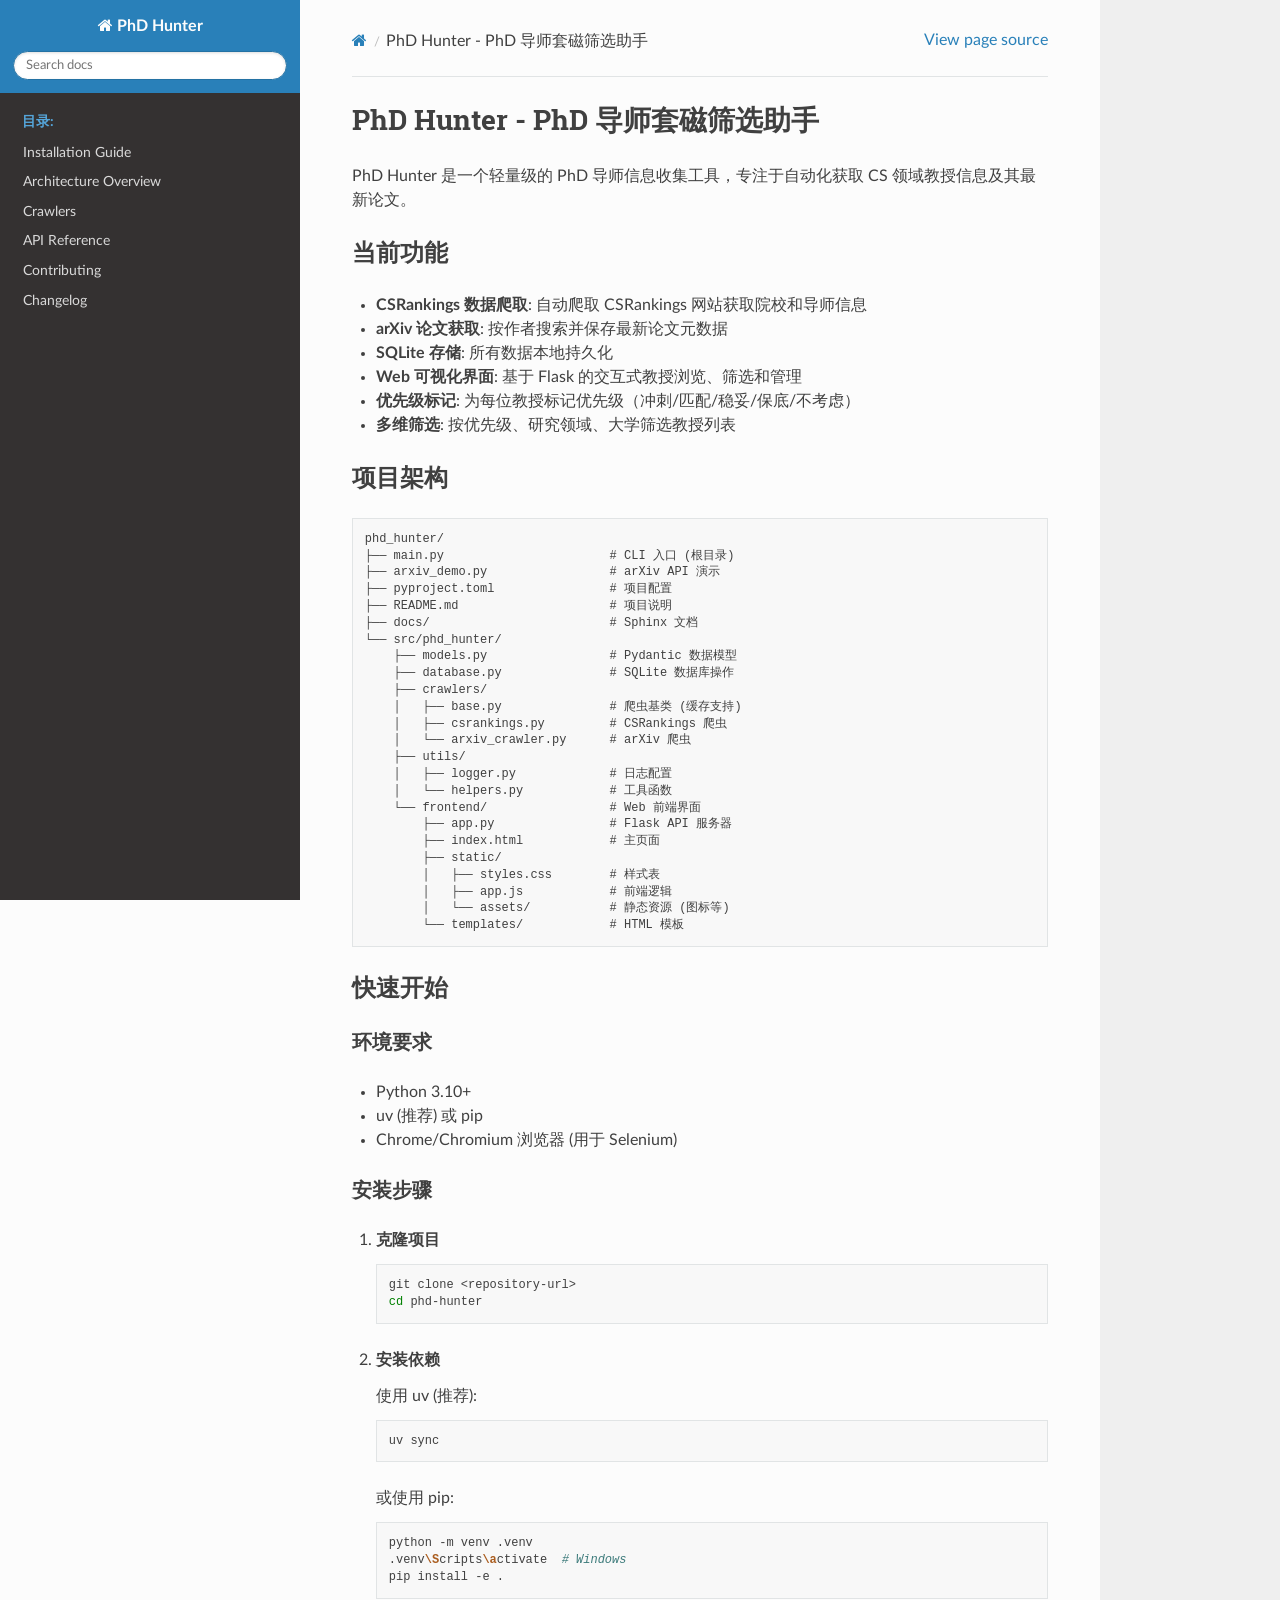
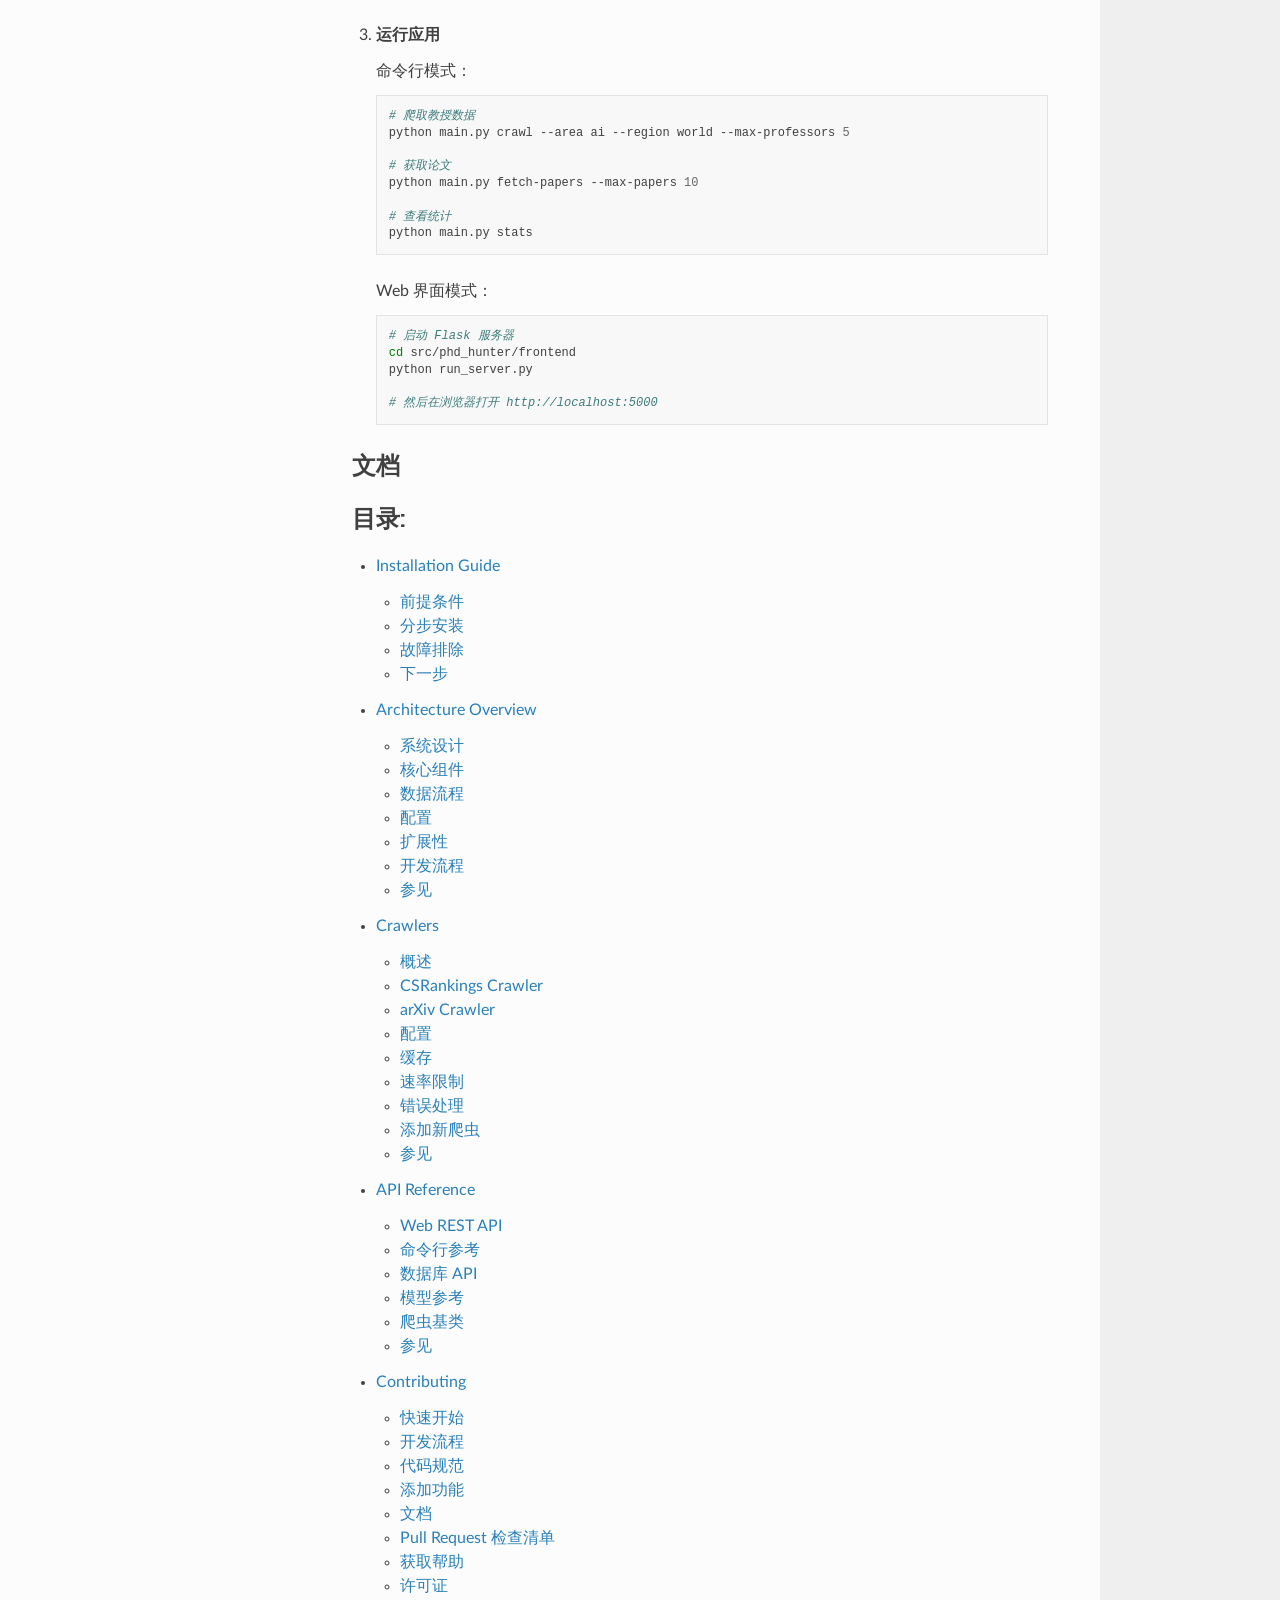
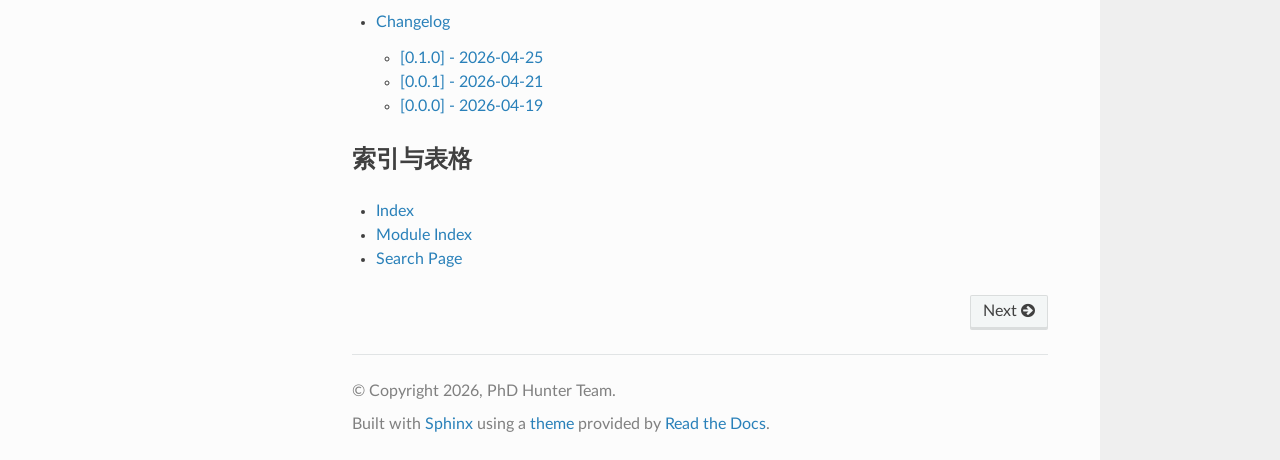
==== commit e77c62b1: "deploy: da79907ab6c98f6f0bad0fb79abc1673a1fafbfd" ====
--- a/index.html
+++ b/index.html
@@ -228,8 +228,9 @@
 </ul>
 </li>
 <li class="toctree-l1"><a class="reference internal" href="changelog.html">Changelog</a><ul>
-<li class="toctree-l2"><a class="reference internal" href="changelog.html#id1">[0.2.0] - 2026-04-21 (进行中)</a></li>
-<li class="toctree-l2"><a class="reference internal" href="changelog.html#id2">[0.1.0] - 2026-04-19</a></li>
+<li class="toctree-l2"><a class="reference internal" href="changelog.html#id1">[0.1.0] - 2026-04-25</a></li>
+<li class="toctree-l2"><a class="reference internal" href="changelog.html#id2">[0.0.1] - 2026-04-21</a></li>
+<li class="toctree-l2"><a class="reference internal" href="changelog.html#id5">[0.0.0] - 2026-04-19</a></li>
 </ul>
 </li>
 </ul>
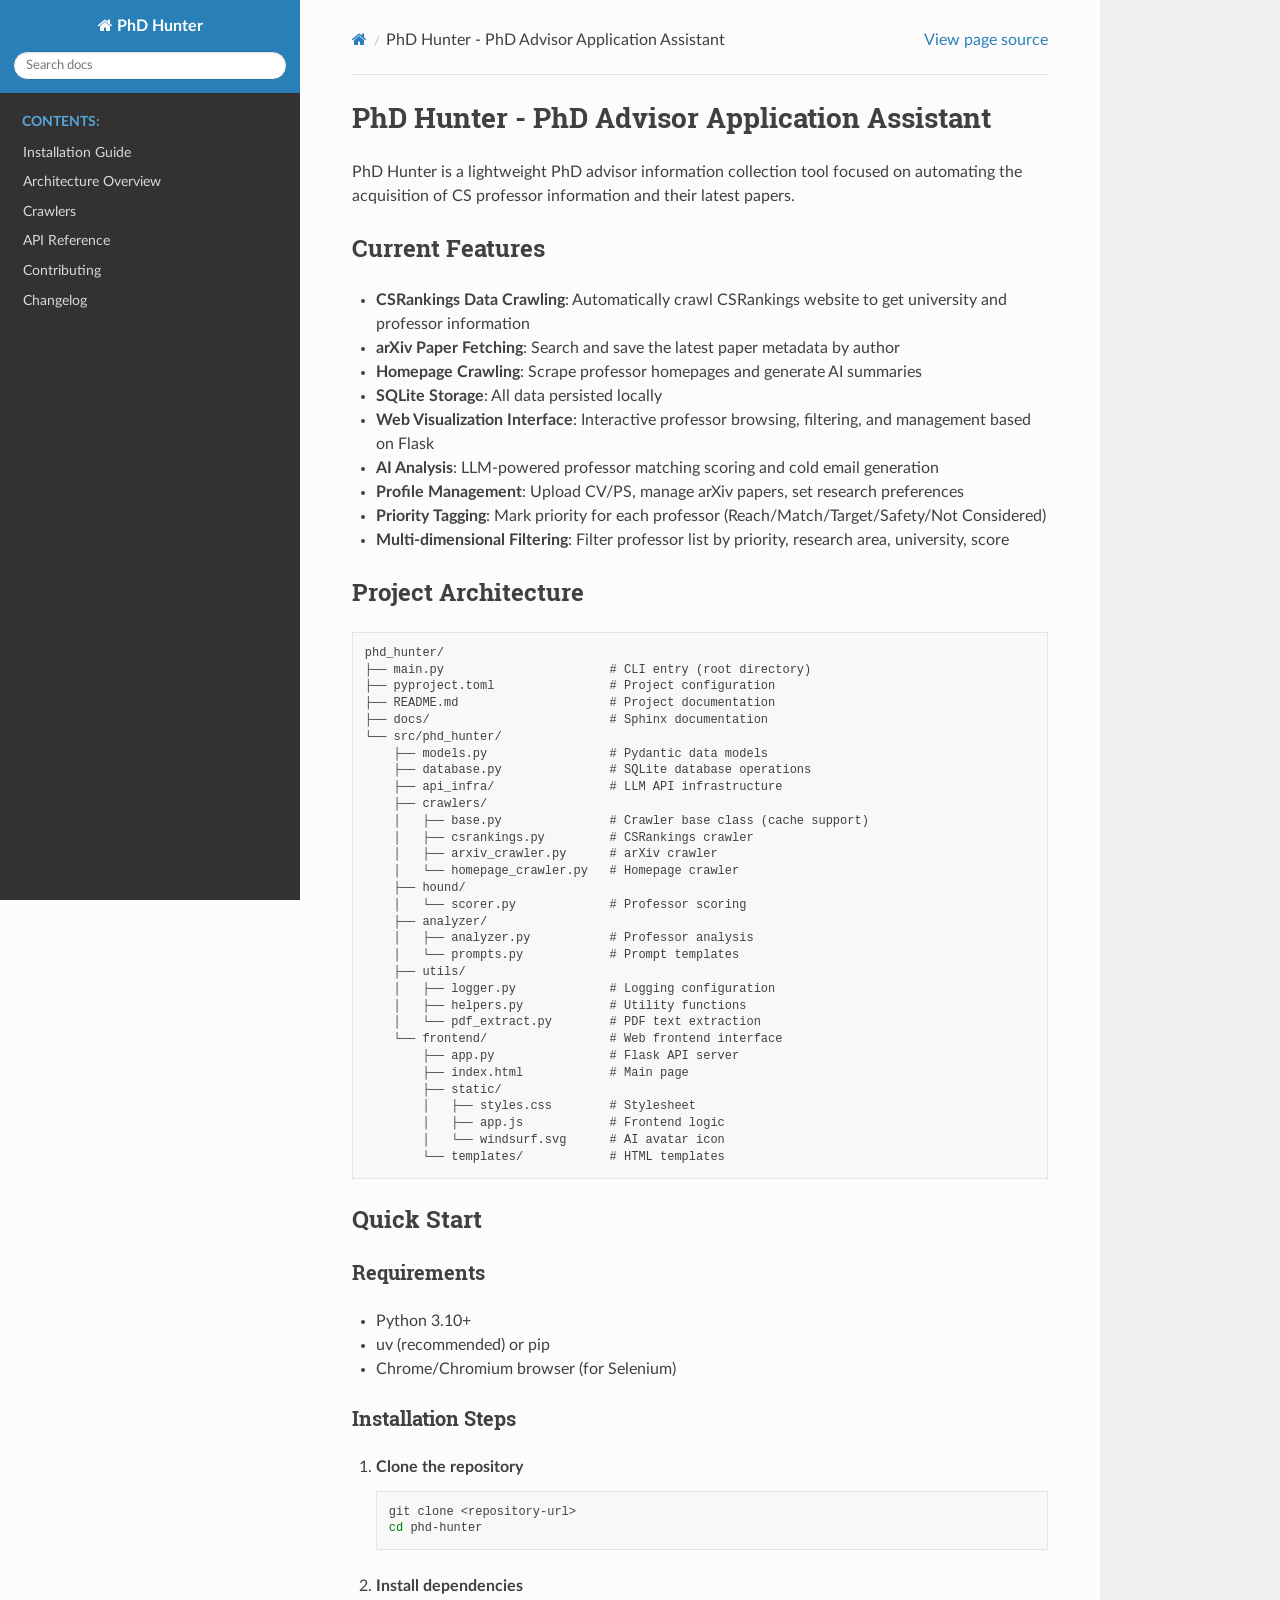
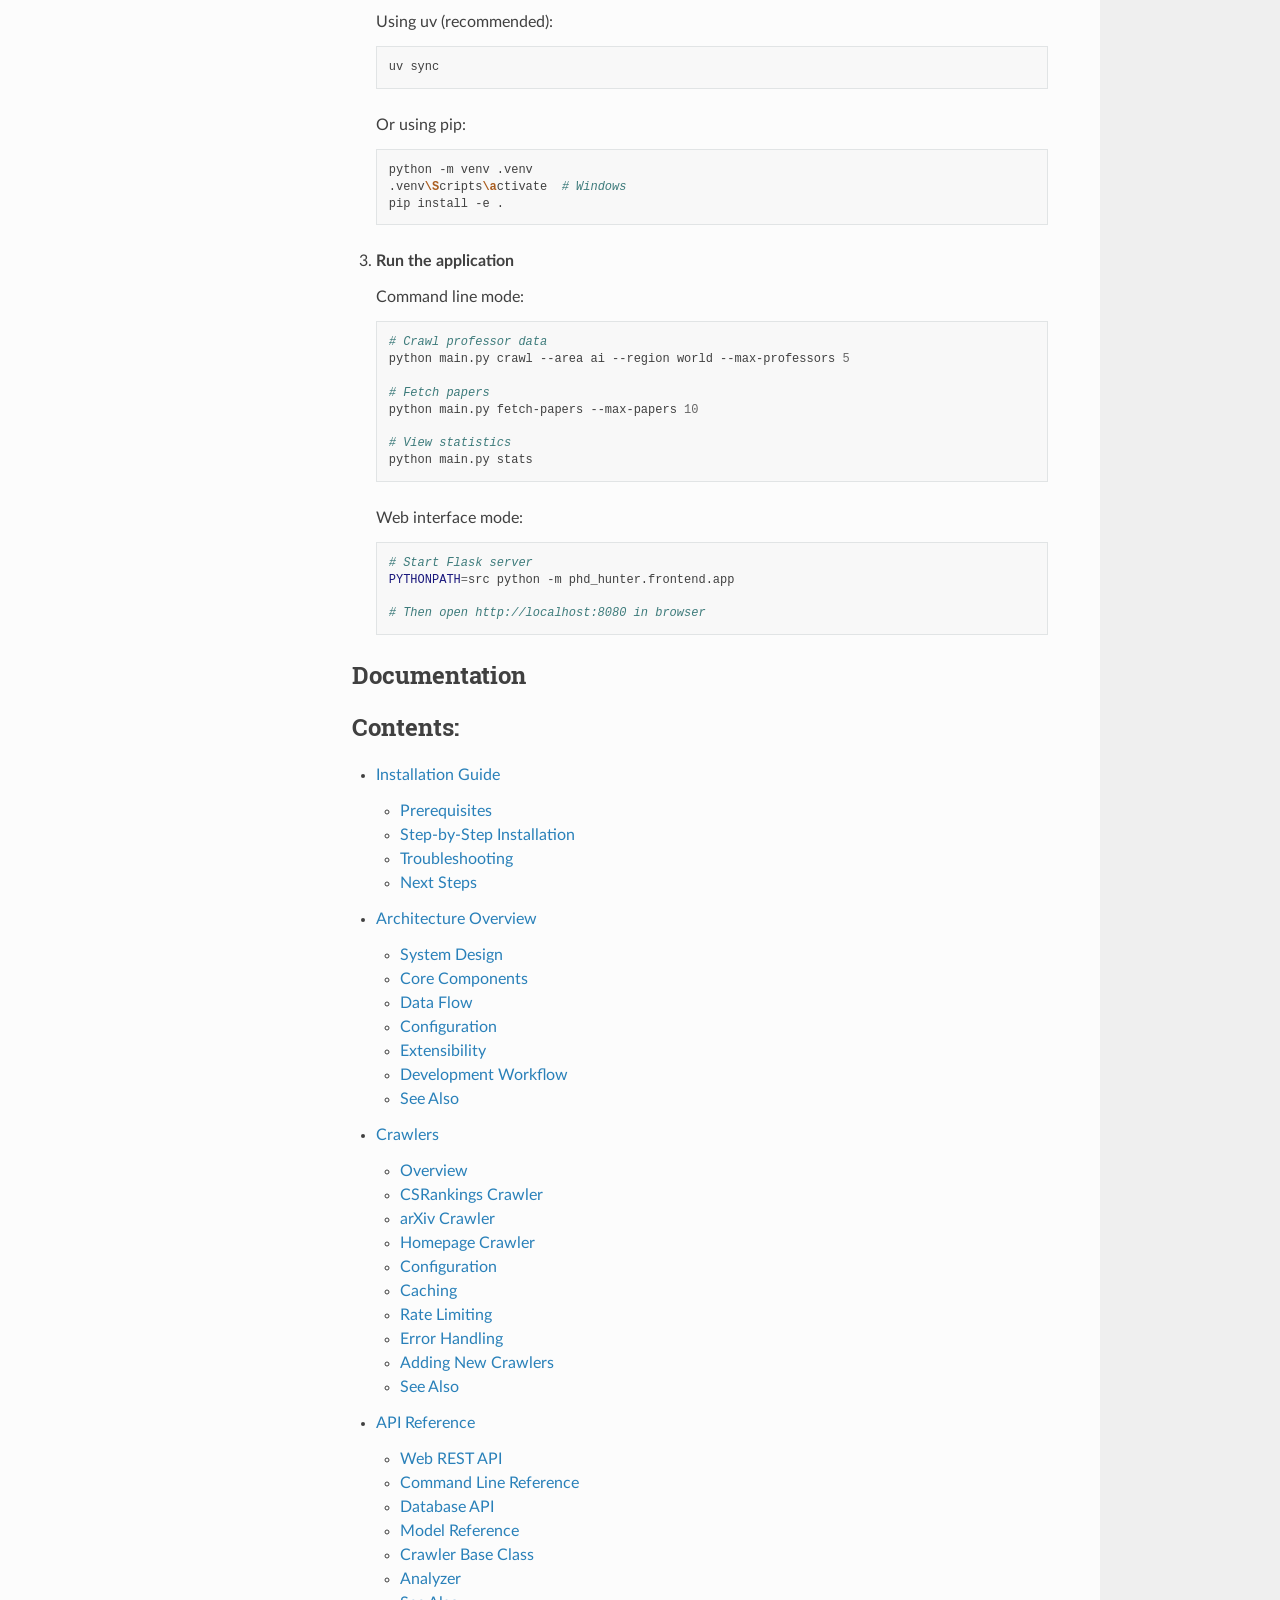
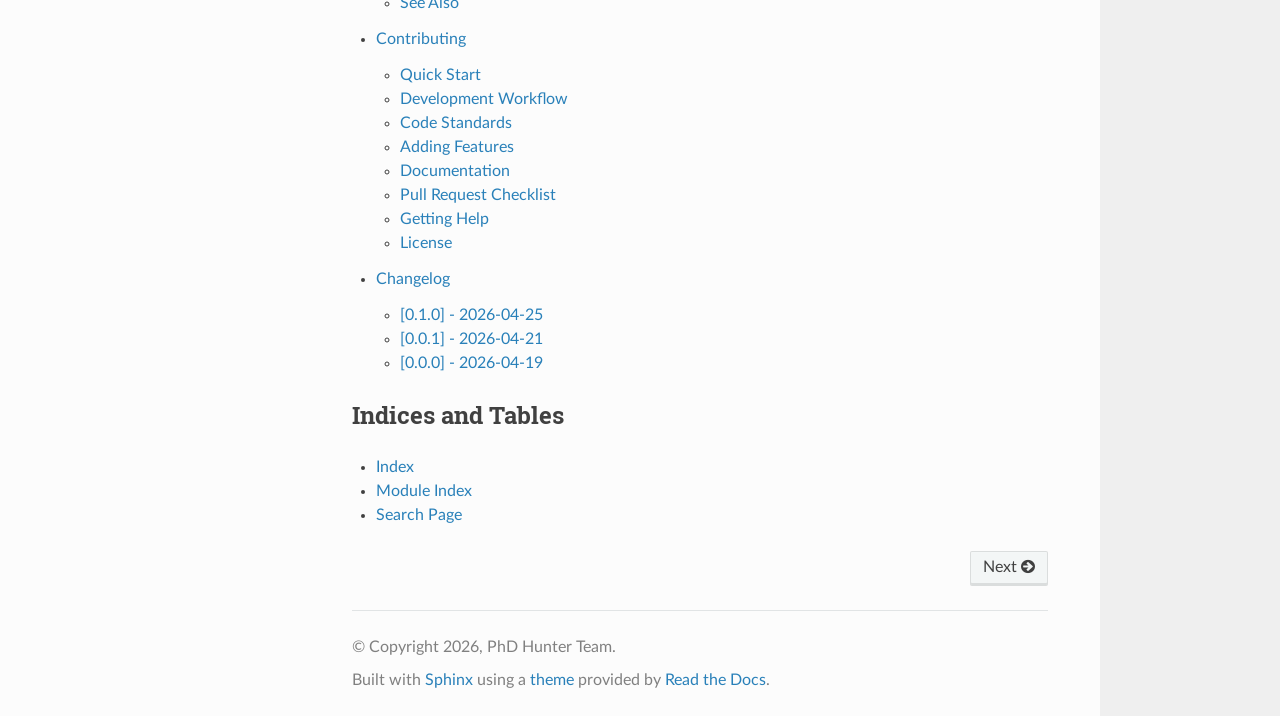
==== commit 60662664: "deploy: 142e5273ae668b8cc380c3eb3ba8b2867c6e3246" ====
--- a/index.html
+++ b/index.html
@@ -6,7 +6,7 @@
   <meta charset="utf-8" /><meta name="viewport" content="width=device-width, initial-scale=1" />
 
   <meta name="viewport" content="width=device-width, initial-scale=1.0" />
-  <title>PhD Hunter - PhD 导师套磁筛选助手 &mdash; PhD Hunter 0.1.0 documentation</title>
+  <title>PhD Hunter - PhD Advisor Application Assistant &mdash; PhD Hunter 0.1.0 documentation</title>
       <link rel="stylesheet" type="text/css" href="_static/pygments.css?v=b86133f3" />
       <link rel="stylesheet" type="text/css" href="_static/css/theme.css?v=9edc463e" />
 
@@ -41,7 +41,7 @@
   </form>
 </div>
         </div><div class="wy-menu wy-menu-vertical" data-spy="affix" role="navigation" aria-label="Navigation menu">
-              <p class="caption" role="heading"><span class="caption-text">目录:</span></p>
+              <p class="caption" role="heading"><span class="caption-text">Contents:</span></p>
 <ul>
 <li class="toctree-l1"><a class="reference internal" href="installation.html">Installation Guide</a></li>
 <li class="toctree-l1"><a class="reference internal" href="architecture.html">Architecture Overview</a></li>
@@ -65,7 +65,7 @@
           <div role="navigation" aria-label="Page navigation">
   <ul class="wy-breadcrumbs">
       <li><a href="#" class="icon icon-home" aria-label="Home"></a></li>
-      <li class="breadcrumb-item active">PhD Hunter - PhD 导师套磁筛选助手</li>
+      <li class="breadcrumb-item active">PhD Hunter - PhD Advisor Application Assistant</li>
       <li class="wy-breadcrumbs-aside">
             <a href="_sources/index.rst.txt" rel="nofollow"> View page source</a>
       </li>
@@ -75,156 +75,167 @@
           <div role="main" class="document" itemscope="itemscope" itemtype="http://schema.org/Article">
            <div itemprop="articleBody">
              
-  <section id="phd-hunter-phd">
-<h1>PhD Hunter - PhD 导师套磁筛选助手<a class="headerlink" href="#phd-hunter-phd" title="Link to this heading"></a></h1>
-<p>PhD Hunter 是一个轻量级的 PhD 导师信息收集工具，专注于自动化获取 CS 领域教授信息及其最新论文。</p>
-<section id="id1">
-<h2>当前功能<a class="headerlink" href="#id1" title="Link to this heading"></a></h2>
+  <section id="phd-hunter-phd-advisor-application-assistant">
+<h1>PhD Hunter - PhD Advisor Application Assistant<a class="headerlink" href="#phd-hunter-phd-advisor-application-assistant" title="Link to this heading"></a></h1>
+<p>PhD Hunter is a lightweight PhD advisor information collection tool focused on automating the acquisition of CS professor information and their latest papers.</p>
+<section id="current-features">
+<h2>Current Features<a class="headerlink" href="#current-features" title="Link to this heading"></a></h2>
 <ul class="simple">
-<li><p><strong>CSRankings 数据爬取</strong>: 自动爬取 CSRankings 网站获取院校和导师信息</p></li>
-<li><p><strong>arXiv 论文获取</strong>: 按作者搜索并保存最新论文元数据</p></li>
-<li><p><strong>SQLite 存储</strong>: 所有数据本地持久化</p></li>
-<li><p><strong>Web 可视化界面</strong>: 基于 Flask 的交互式教授浏览、筛选和管理</p></li>
-<li><p><strong>优先级标记</strong>: 为每位教授标记优先级（冲刺/匹配/稳妥/保底/不考虑）</p></li>
-<li><p><strong>多维筛选</strong>: 按优先级、研究领域、大学筛选教授列表</p></li>
-</ul>
-</section>
-<section id="id2">
-<h2>项目架构<a class="headerlink" href="#id2" title="Link to this heading"></a></h2>
+<li><p><strong>CSRankings Data Crawling</strong>: Automatically crawl CSRankings website to get university and professor information</p></li>
+<li><p><strong>arXiv Paper Fetching</strong>: Search and save the latest paper metadata by author</p></li>
+<li><p><strong>Homepage Crawling</strong>: Scrape professor homepages and generate AI summaries</p></li>
+<li><p><strong>SQLite Storage</strong>: All data persisted locally</p></li>
+<li><p><strong>Web Visualization Interface</strong>: Interactive professor browsing, filtering, and management based on Flask</p></li>
+<li><p><strong>AI Analysis</strong>: LLM-powered professor matching scoring and cold email generation</p></li>
+<li><p><strong>Profile Management</strong>: Upload CV/PS, manage arXiv papers, set research preferences</p></li>
+<li><p><strong>Priority Tagging</strong>: Mark priority for each professor (Reach/Match/Target/Safety/Not Considered)</p></li>
+<li><p><strong>Multi-dimensional Filtering</strong>: Filter professor list by priority, research area, university, score</p></li>
+</ul>
+</section>
+<section id="project-architecture">
+<h2>Project Architecture<a class="headerlink" href="#project-architecture" title="Link to this heading"></a></h2>
 <div class="highlight-text notranslate"><div class="highlight"><pre><span></span>phd_hunter/
-├── main.py                       # CLI 入口 (根目录)
-├── arxiv_demo.py                 # arXiv API 演示
-├── pyproject.toml                # 项目配置
-├── README.md                     # 项目说明
-├── docs/                         # Sphinx 文档
+├── main.py                       # CLI entry (root directory)
+├── pyproject.toml                # Project configuration
+├── README.md                     # Project documentation
+├── docs/                         # Sphinx documentation
 └── src/phd_hunter/
-    ├── models.py                 # Pydantic 数据模型
-    ├── database.py               # SQLite 数据库操作
+    ├── models.py                 # Pydantic data models
+    ├── database.py               # SQLite database operations
+    ├── api_infra/                # LLM API infrastructure
     ├── crawlers/
-    │   ├── base.py               # 爬虫基类 (缓存支持)
-    │   ├── csrankings.py         # CSRankings 爬虫
-    │   └── arxiv_crawler.py      # arXiv 爬虫
+    │   ├── base.py               # Crawler base class (cache support)
+    │   ├── csrankings.py         # CSRankings crawler
+    │   ├── arxiv_crawler.py      # arXiv crawler
+    │   └── homepage_crawler.py   # Homepage crawler
+    ├── hound/
+    │   └── scorer.py             # Professor scoring
+    ├── analyzer/
+    │   ├── analyzer.py           # Professor analysis
+    │   └── prompts.py            # Prompt templates
     ├── utils/
-    │   ├── logger.py             # 日志配置
-    │   └── helpers.py            # 工具函数
-    └── frontend/                 # Web 前端界面
-        ├── app.py                # Flask API 服务器
-        ├── index.html            # 主页面
+    │   ├── logger.py             # Logging configuration
+    │   ├── helpers.py            # Utility functions
+    │   └── pdf_extract.py        # PDF text extraction
+    └── frontend/                 # Web frontend interface
+        ├── app.py                # Flask API server
+        ├── index.html            # Main page
         ├── static/
-        │   ├── styles.css        # 样式表
-        │   ├── app.js            # 前端逻辑
-        │   └── assets/           # 静态资源 (图标等)
-        └── templates/            # HTML 模板
-</pre></div>
-</div>
-</section>
-<section id="id3">
-<h2>快速开始<a class="headerlink" href="#id3" title="Link to this heading"></a></h2>
-<section id="id4">
-<h3>环境要求<a class="headerlink" href="#id4" title="Link to this heading"></a></h3>
+        │   ├── styles.css        # Stylesheet
+        │   ├── app.js            # Frontend logic
+        │   └── windsurf.svg      # AI avatar icon
+        └── templates/            # HTML templates
+</pre></div>
+</div>
+</section>
+<section id="quick-start">
+<h2>Quick Start<a class="headerlink" href="#quick-start" title="Link to this heading"></a></h2>
+<section id="requirements">
+<h3>Requirements<a class="headerlink" href="#requirements" title="Link to this heading"></a></h3>
 <ul class="simple">
 <li><p>Python 3.10+</p></li>
-<li><p>uv (推荐) 或 pip</p></li>
-<li><p>Chrome/Chromium 浏览器 (用于 Selenium)</p></li>
-</ul>
-</section>
-<section id="id5">
-<h3>安装步骤<a class="headerlink" href="#id5" title="Link to this heading"></a></h3>
+<li><p>uv (recommended) or pip</p></li>
+<li><p>Chrome/Chromium browser (for Selenium)</p></li>
+</ul>
+</section>
+<section id="installation-steps">
+<h3>Installation Steps<a class="headerlink" href="#installation-steps" title="Link to this heading"></a></h3>
 <ol class="arabic">
-<li><p><strong>克隆项目</strong></p>
+<li><p><strong>Clone the repository</strong></p>
 <div class="highlight-bash notranslate"><div class="highlight"><pre><span></span>git<span class="w"> </span>clone<span class="w"> </span>&lt;repository-url&gt;
 <span class="nb">cd</span><span class="w"> </span>phd-hunter
 </pre></div>
 </div>
 </li>
-<li><p><strong>安装依赖</strong></p>
-<p>使用 uv (推荐):</p>
+<li><p><strong>Install dependencies</strong></p>
+<p>Using uv (recommended):</p>
 <div class="highlight-bash notranslate"><div class="highlight"><pre><span></span>uv<span class="w"> </span>sync
 </pre></div>
 </div>
-<p>或使用 pip:</p>
+<p>Or using pip:</p>
 <div class="highlight-bash notranslate"><div class="highlight"><pre><span></span>python<span class="w"> </span>-m<span class="w"> </span>venv<span class="w"> </span>.venv
 .venv<span class="se">\S</span>cripts<span class="se">\a</span>ctivate<span class="w">  </span><span class="c1"># Windows</span>
 pip<span class="w"> </span>install<span class="w"> </span>-e<span class="w"> </span>.
 </pre></div>
 </div>
 </li>
-<li><p><strong>运行应用</strong></p>
-<p>命令行模式：</p>
-<div class="highlight-bash notranslate"><div class="highlight"><pre><span></span><span class="c1"># 爬取教授数据</span>
+<li><p><strong>Run the application</strong></p>
+<p>Command line mode:</p>
+<div class="highlight-bash notranslate"><div class="highlight"><pre><span></span><span class="c1"># Crawl professor data</span>
 python<span class="w"> </span>main.py<span class="w"> </span>crawl<span class="w"> </span>--area<span class="w"> </span>ai<span class="w"> </span>--region<span class="w"> </span>world<span class="w"> </span>--max-professors<span class="w"> </span><span class="m">5</span>
 
-<span class="c1"># 获取论文</span>
+<span class="c1"># Fetch papers</span>
 python<span class="w"> </span>main.py<span class="w"> </span>fetch-papers<span class="w"> </span>--max-papers<span class="w"> </span><span class="m">10</span>
 
-<span class="c1"># 查看统计</span>
+<span class="c1"># View statistics</span>
 python<span class="w"> </span>main.py<span class="w"> </span>stats
 </pre></div>
 </div>
-<p>Web 界面模式：</p>
-<div class="highlight-bash notranslate"><div class="highlight"><pre><span></span><span class="c1"># 启动 Flask 服务器</span>
-<span class="nb">cd</span><span class="w"> </span>src/phd_hunter/frontend
-python<span class="w"> </span>run_server.py
-
-<span class="c1"># 然后在浏览器打开 http://localhost:5000</span>
+<p>Web interface mode:</p>
+<div class="highlight-bash notranslate"><div class="highlight"><pre><span></span><span class="c1"># Start Flask server</span>
+<span class="nv">PYTHONPATH</span><span class="o">=</span>src<span class="w"> </span>python<span class="w"> </span>-m<span class="w"> </span>phd_hunter.frontend.app
+
+<span class="c1"># Then open http://localhost:8080 in browser</span>
 </pre></div>
 </div>
 </li>
 </ol>
 </section>
 </section>
-<section id="id6">
-<h2>文档<a class="headerlink" href="#id6" title="Link to this heading"></a></h2>
+<section id="documentation">
+<h2>Documentation<a class="headerlink" href="#documentation" title="Link to this heading"></a></h2>
 <div class="toctree-wrapper compound">
-<p class="caption" role="heading"><span class="caption-text">目录:</span></p>
+<p class="caption" role="heading"><span class="caption-text">Contents:</span></p>
 <ul>
 <li class="toctree-l1"><a class="reference internal" href="installation.html">Installation Guide</a><ul>
-<li class="toctree-l2"><a class="reference internal" href="installation.html#id1">前提条件</a></li>
-<li class="toctree-l2"><a class="reference internal" href="installation.html#id2">分步安装</a></li>
-<li class="toctree-l2"><a class="reference internal" href="installation.html#id3">故障排除</a></li>
-<li class="toctree-l2"><a class="reference internal" href="installation.html#id4">下一步</a></li>
+<li class="toctree-l2"><a class="reference internal" href="installation.html#prerequisites">Prerequisites</a></li>
+<li class="toctree-l2"><a class="reference internal" href="installation.html#step-by-step-installation">Step-by-Step Installation</a></li>
+<li class="toctree-l2"><a class="reference internal" href="installation.html#troubleshooting">Troubleshooting</a></li>
+<li class="toctree-l2"><a class="reference internal" href="installation.html#next-steps">Next Steps</a></li>
 </ul>
 </li>
 <li class="toctree-l1"><a class="reference internal" href="architecture.html">Architecture Overview</a><ul>
-<li class="toctree-l2"><a class="reference internal" href="architecture.html#id1">系统设计</a></li>
-<li class="toctree-l2"><a class="reference internal" href="architecture.html#id2">核心组件</a></li>
-<li class="toctree-l2"><a class="reference internal" href="architecture.html#id3">数据流程</a></li>
-<li class="toctree-l2"><a class="reference internal" href="architecture.html#id4">配置</a></li>
-<li class="toctree-l2"><a class="reference internal" href="architecture.html#id5">扩展性</a></li>
-<li class="toctree-l2"><a class="reference internal" href="architecture.html#id6">开发流程</a></li>
-<li class="toctree-l2"><a class="reference internal" href="architecture.html#id7">参见</a></li>
+<li class="toctree-l2"><a class="reference internal" href="architecture.html#system-design">System Design</a></li>
+<li class="toctree-l2"><a class="reference internal" href="architecture.html#core-components">Core Components</a></li>
+<li class="toctree-l2"><a class="reference internal" href="architecture.html#data-flow">Data Flow</a></li>
+<li class="toctree-l2"><a class="reference internal" href="architecture.html#configuration">Configuration</a></li>
+<li class="toctree-l2"><a class="reference internal" href="architecture.html#extensibility">Extensibility</a></li>
+<li class="toctree-l2"><a class="reference internal" href="architecture.html#development-workflow">Development Workflow</a></li>
+<li class="toctree-l2"><a class="reference internal" href="architecture.html#see-also">See Also</a></li>
 </ul>
 </li>
 <li class="toctree-l1"><a class="reference internal" href="crawlers.html">Crawlers</a><ul>
-<li class="toctree-l2"><a class="reference internal" href="crawlers.html#id1">概述</a></li>
+<li class="toctree-l2"><a class="reference internal" href="crawlers.html#overview">Overview</a></li>
 <li class="toctree-l2"><a class="reference internal" href="crawlers.html#csrankings-crawler">CSRankings Crawler</a></li>
 <li class="toctree-l2"><a class="reference internal" href="crawlers.html#arxiv-crawler">arXiv Crawler</a></li>
-<li class="toctree-l2"><a class="reference internal" href="crawlers.html#id2">配置</a></li>
-<li class="toctree-l2"><a class="reference internal" href="crawlers.html#id3">缓存</a></li>
-<li class="toctree-l2"><a class="reference internal" href="crawlers.html#id4">速率限制</a></li>
-<li class="toctree-l2"><a class="reference internal" href="crawlers.html#id5">错误处理</a></li>
-<li class="toctree-l2"><a class="reference internal" href="crawlers.html#id6">添加新爬虫</a></li>
-<li class="toctree-l2"><a class="reference internal" href="crawlers.html#id7">参见</a></li>
+<li class="toctree-l2"><a class="reference internal" href="crawlers.html#homepage-crawler">Homepage Crawler</a></li>
+<li class="toctree-l2"><a class="reference internal" href="crawlers.html#configuration">Configuration</a></li>
+<li class="toctree-l2"><a class="reference internal" href="crawlers.html#caching">Caching</a></li>
+<li class="toctree-l2"><a class="reference internal" href="crawlers.html#rate-limiting">Rate Limiting</a></li>
+<li class="toctree-l2"><a class="reference internal" href="crawlers.html#error-handling">Error Handling</a></li>
+<li class="toctree-l2"><a class="reference internal" href="crawlers.html#adding-new-crawlers">Adding New Crawlers</a></li>
+<li class="toctree-l2"><a class="reference internal" href="crawlers.html#see-also">See Also</a></li>
 </ul>
 </li>
 <li class="toctree-l1"><a class="reference internal" href="api.html">API Reference</a><ul>
 <li class="toctree-l2"><a class="reference internal" href="api.html#web-rest-api">Web REST API</a></li>
-<li class="toctree-l2"><a class="reference internal" href="api.html#id1">命令行参考</a></li>
-<li class="toctree-l2"><a class="reference internal" href="api.html#api">数据库 API</a></li>
-<li class="toctree-l2"><a class="reference internal" href="api.html#id4">模型参考</a></li>
-<li class="toctree-l2"><a class="reference internal" href="api.html#id5">爬虫基类</a></li>
-<li class="toctree-l2"><a class="reference internal" href="api.html#id6">参见</a></li>
+<li class="toctree-l2"><a class="reference internal" href="api.html#command-line-reference">Command Line Reference</a></li>
+<li class="toctree-l2"><a class="reference internal" href="api.html#database-api">Database API</a></li>
+<li class="toctree-l2"><a class="reference internal" href="api.html#model-reference">Model Reference</a></li>
+<li class="toctree-l2"><a class="reference internal" href="api.html#crawler-base-class">Crawler Base Class</a></li>
+<li class="toctree-l2"><a class="reference internal" href="api.html#analyzer">Analyzer</a></li>
+<li class="toctree-l2"><a class="reference internal" href="api.html#see-also">See Also</a></li>
 </ul>
 </li>
 <li class="toctree-l1"><a class="reference internal" href="contributing.html">Contributing</a><ul>
-<li class="toctree-l2"><a class="reference internal" href="contributing.html#id1">快速开始</a></li>
-<li class="toctree-l2"><a class="reference internal" href="contributing.html#id2">开发流程</a></li>
-<li class="toctree-l2"><a class="reference internal" href="contributing.html#id3">代码规范</a></li>
-<li class="toctree-l2"><a class="reference internal" href="contributing.html#id4">添加功能</a></li>
-<li class="toctree-l2"><a class="reference internal" href="contributing.html#id5">文档</a></li>
-<li class="toctree-l2"><a class="reference internal" href="contributing.html#pull-request">Pull Request 检查清单</a></li>
-<li class="toctree-l2"><a class="reference internal" href="contributing.html#id6">获取帮助</a></li>
-<li class="toctree-l2"><a class="reference internal" href="contributing.html#id7">许可证</a></li>
+<li class="toctree-l2"><a class="reference internal" href="contributing.html#quick-start">Quick Start</a></li>
+<li class="toctree-l2"><a class="reference internal" href="contributing.html#development-workflow">Development Workflow</a></li>
+<li class="toctree-l2"><a class="reference internal" href="contributing.html#code-standards">Code Standards</a></li>
+<li class="toctree-l2"><a class="reference internal" href="contributing.html#adding-features">Adding Features</a></li>
+<li class="toctree-l2"><a class="reference internal" href="contributing.html#documentation">Documentation</a></li>
+<li class="toctree-l2"><a class="reference internal" href="contributing.html#pull-request-checklist">Pull Request Checklist</a></li>
+<li class="toctree-l2"><a class="reference internal" href="contributing.html#getting-help">Getting Help</a></li>
+<li class="toctree-l2"><a class="reference internal" href="contributing.html#license">License</a></li>
 </ul>
 </li>
 <li class="toctree-l1"><a class="reference internal" href="changelog.html">Changelog</a><ul>
@@ -236,8 +247,8 @@
 </ul>
 </div>
 </section>
-<section id="id7">
-<h2>索引与表格<a class="headerlink" href="#id7" title="Link to this heading"></a></h2>
+<section id="indices-and-tables">
+<h2>Indices and Tables<a class="headerlink" href="#indices-and-tables" title="Link to this heading"></a></h2>
 <ul class="simple">
 <li><p><a class="reference internal" href="genindex.html"><span class="std std-ref">Index</span></a></p></li>
 <li><p><a class="reference internal" href="py-modindex.html"><span class="std std-ref">Module Index</span></a></p></li>
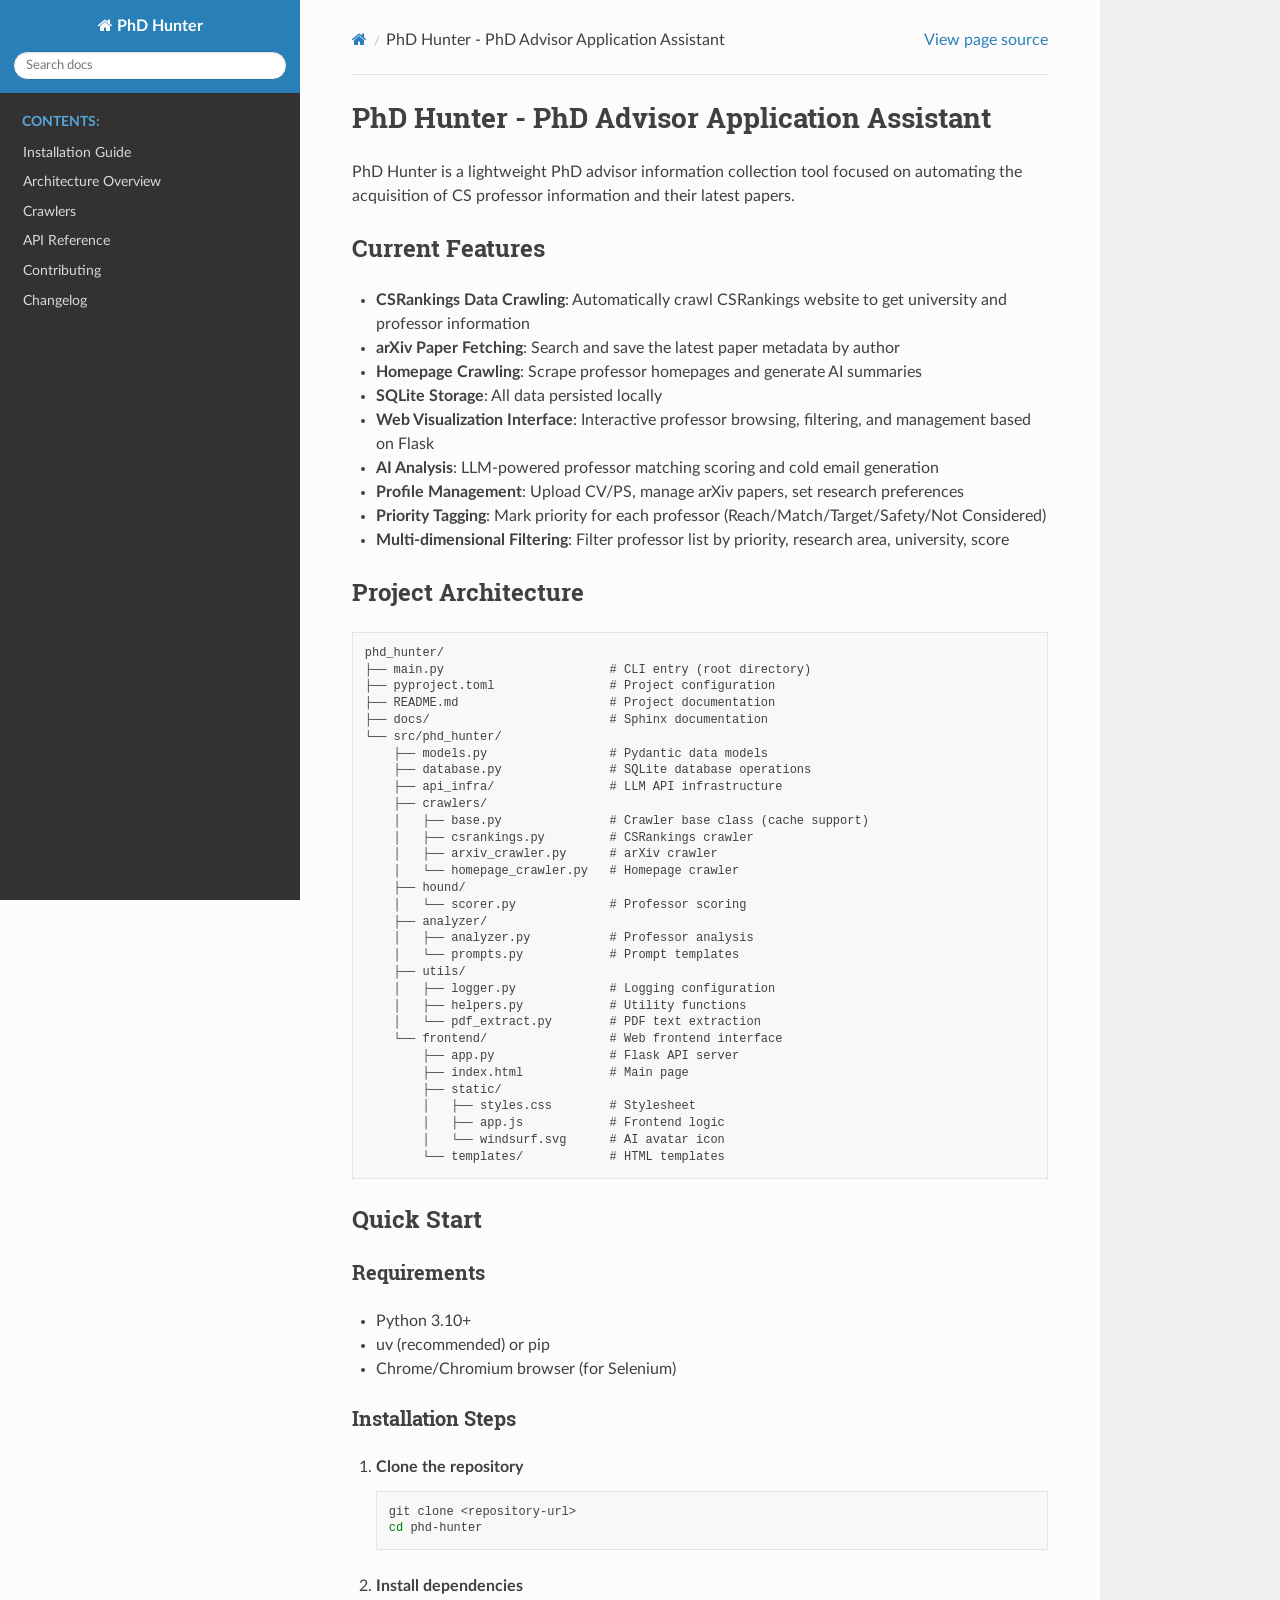
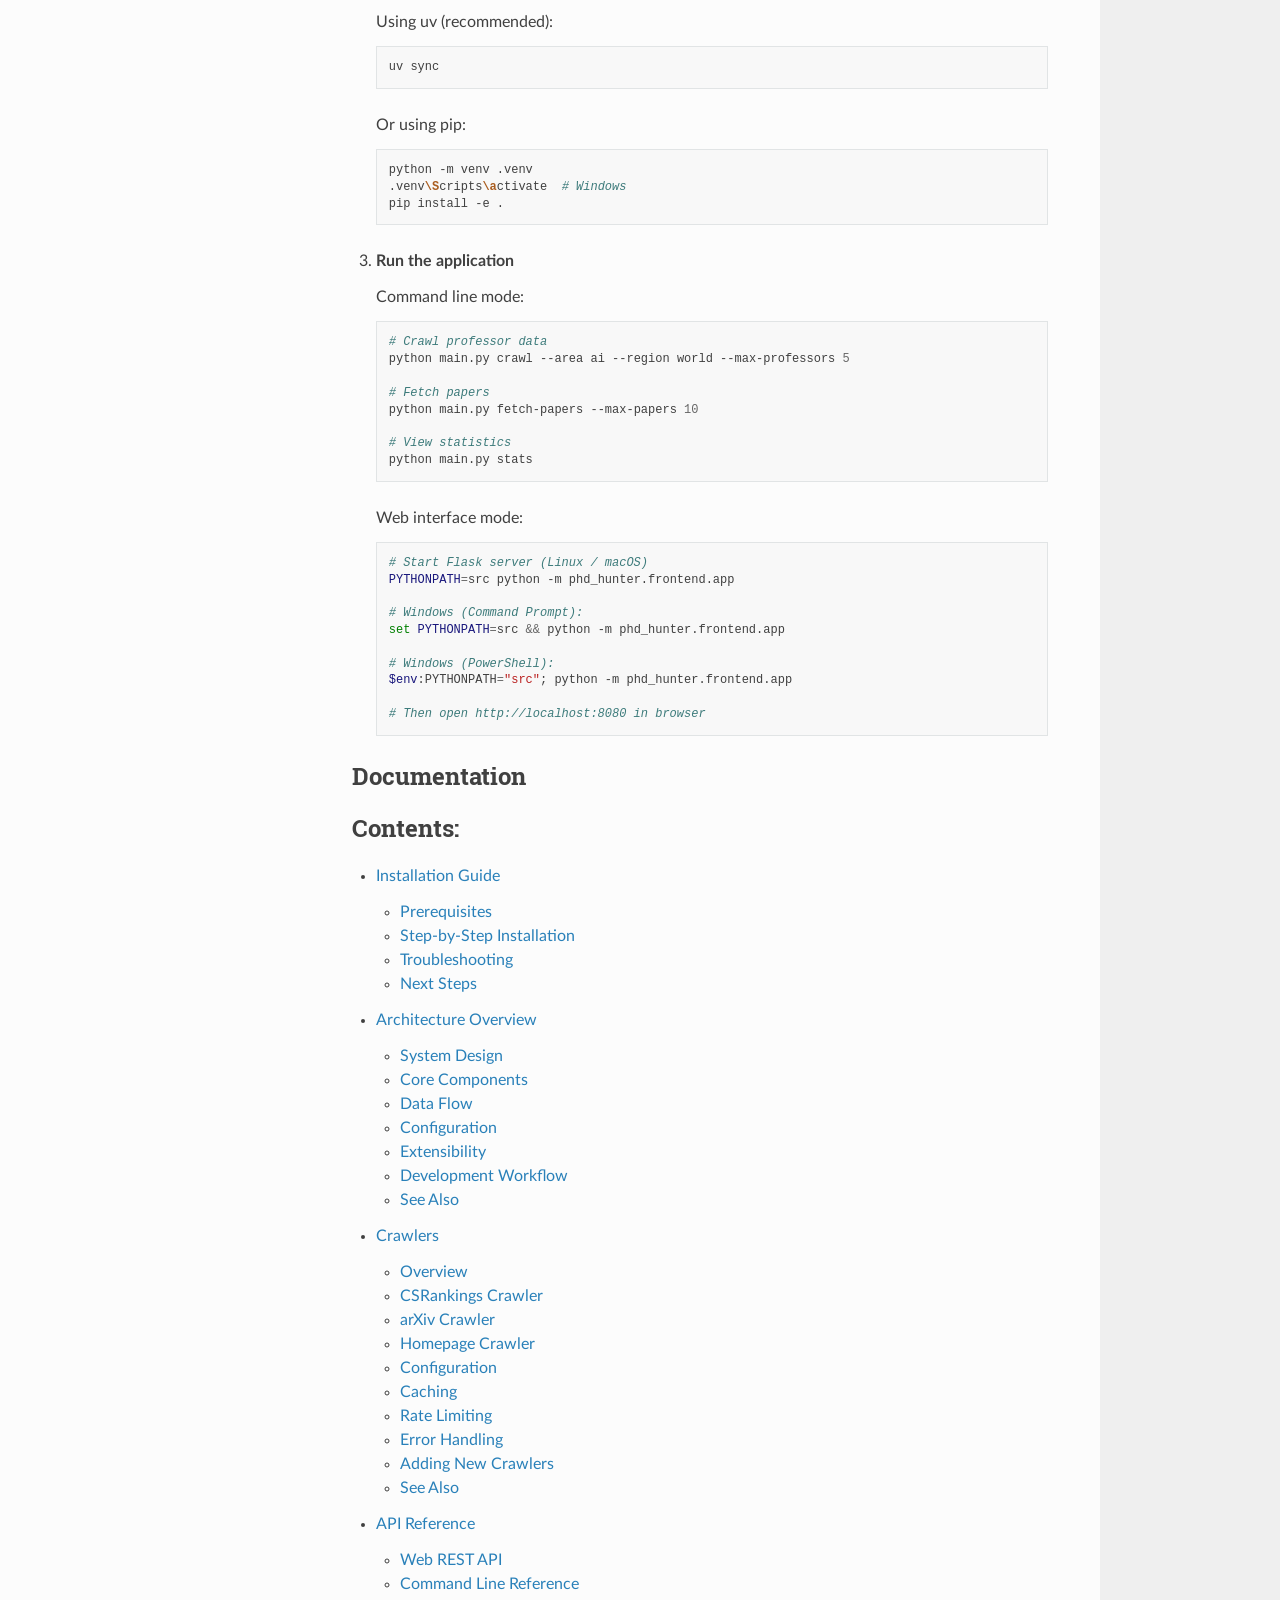
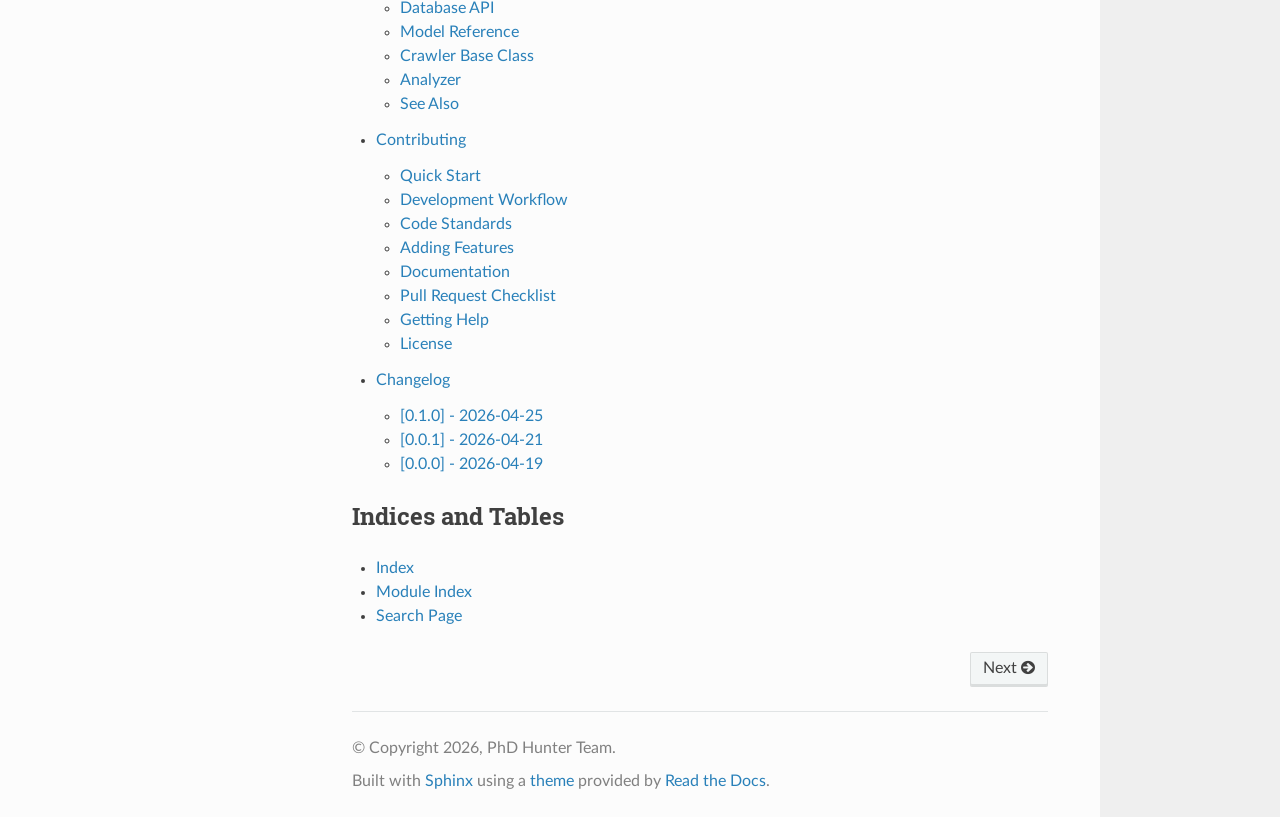
==== commit 81b52486: "deploy: b11755af6859b88f351a523713d9862c15f93a3a" ====
--- a/index.html
+++ b/index.html
@@ -172,8 +172,14 @@
 </pre></div>
 </div>
 <p>Web interface mode:</p>
-<div class="highlight-bash notranslate"><div class="highlight"><pre><span></span><span class="c1"># Start Flask server</span>
+<div class="highlight-bash notranslate"><div class="highlight"><pre><span></span><span class="c1"># Start Flask server (Linux / macOS)</span>
 <span class="nv">PYTHONPATH</span><span class="o">=</span>src<span class="w"> </span>python<span class="w"> </span>-m<span class="w"> </span>phd_hunter.frontend.app
+
+<span class="c1"># Windows (Command Prompt):</span>
+<span class="nb">set</span><span class="w"> </span><span class="nv">PYTHONPATH</span><span class="o">=</span>src<span class="w"> </span><span class="o">&amp;&amp;</span><span class="w"> </span>python<span class="w"> </span>-m<span class="w"> </span>phd_hunter.frontend.app
+
+<span class="c1"># Windows (PowerShell):</span>
+<span class="nv">$env</span>:PYTHONPATH<span class="o">=</span><span class="s2">&quot;src&quot;</span><span class="p">;</span><span class="w"> </span>python<span class="w"> </span>-m<span class="w"> </span>phd_hunter.frontend.app
 
 <span class="c1"># Then open http://localhost:8080 in browser</span>
 </pre></div>
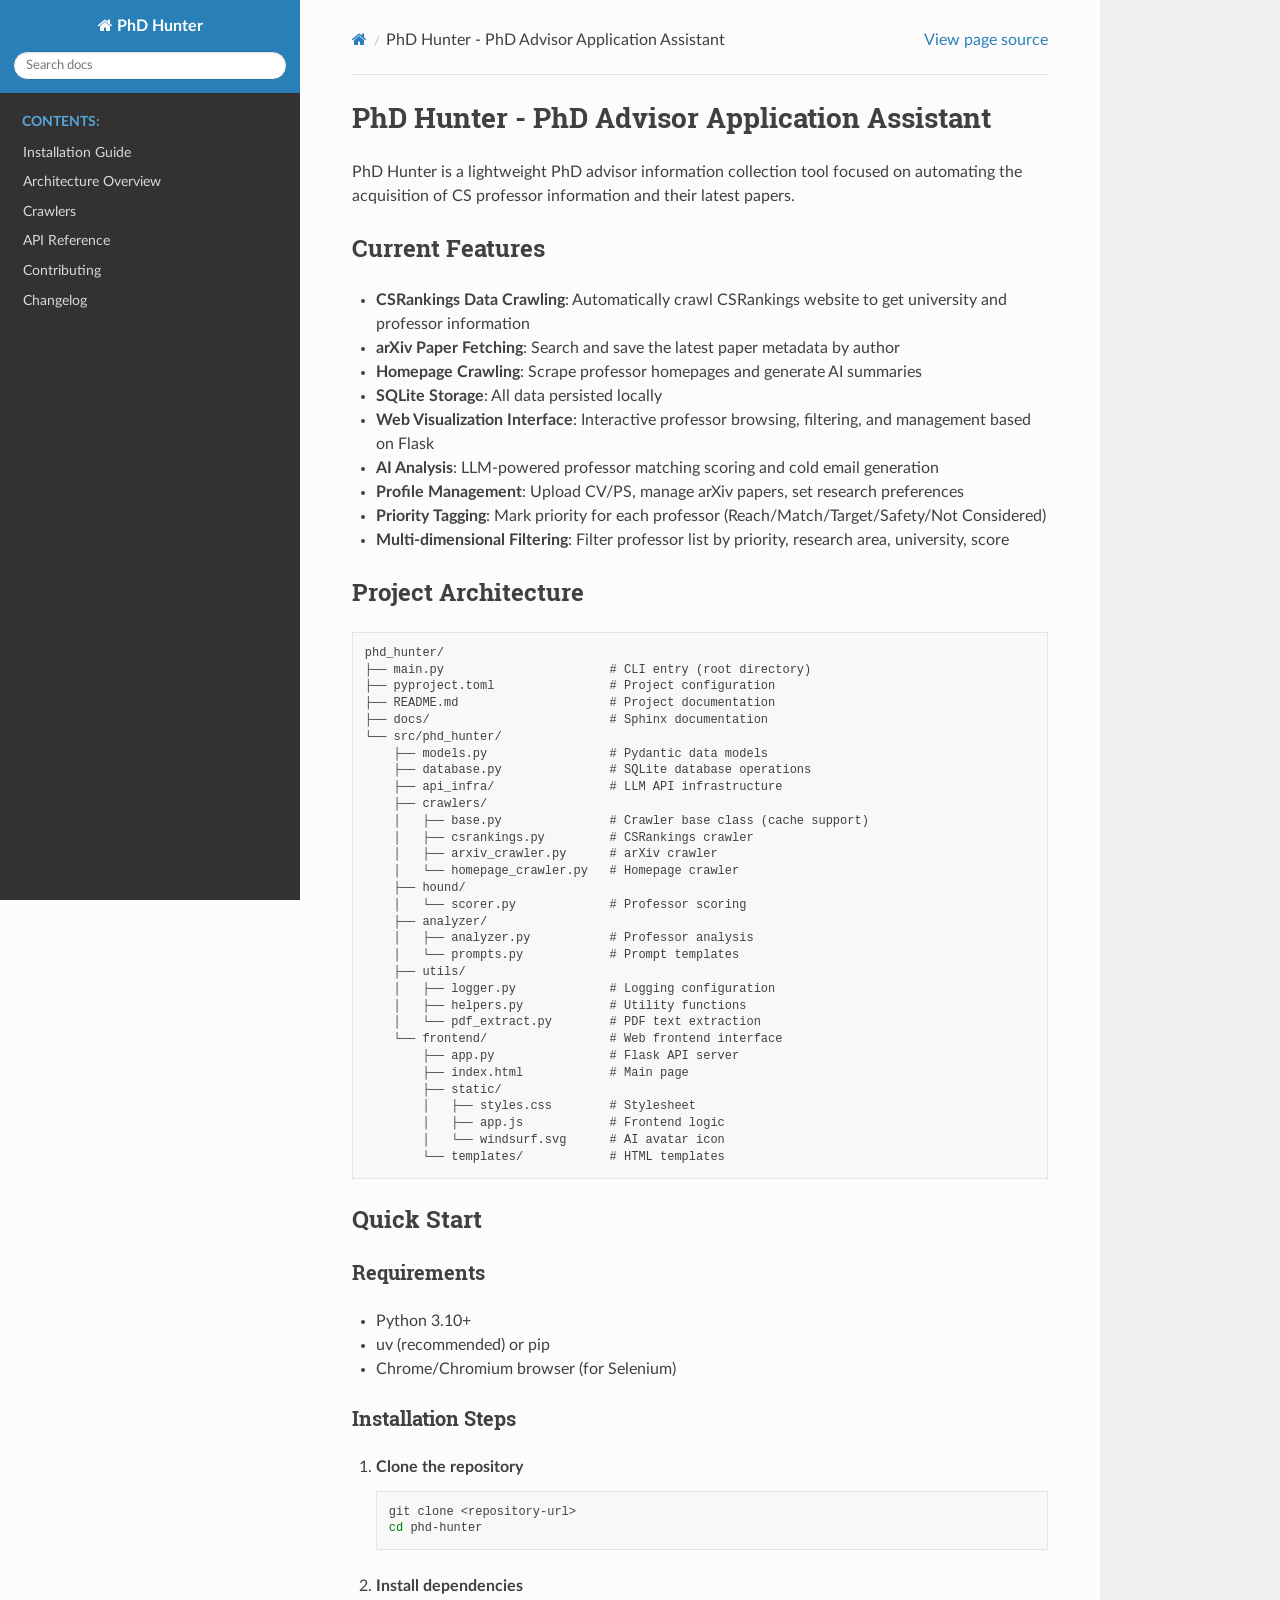
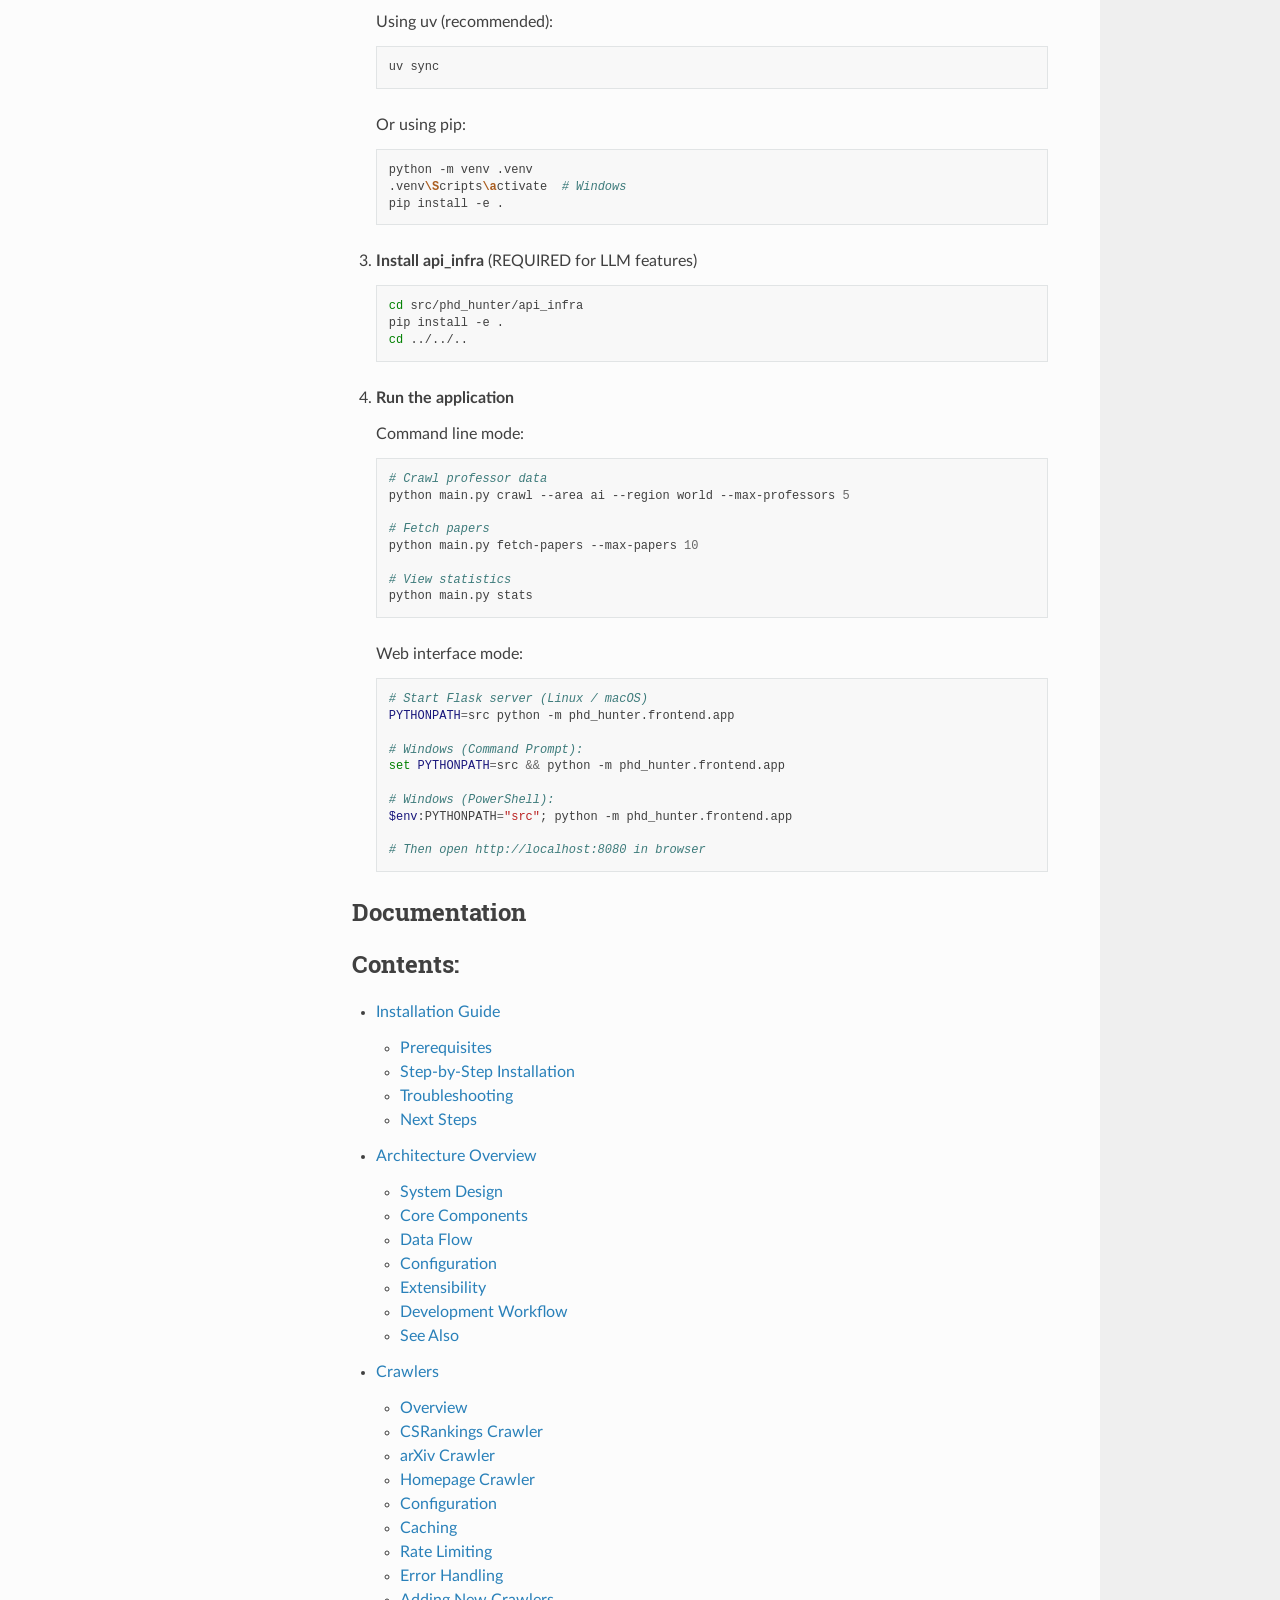
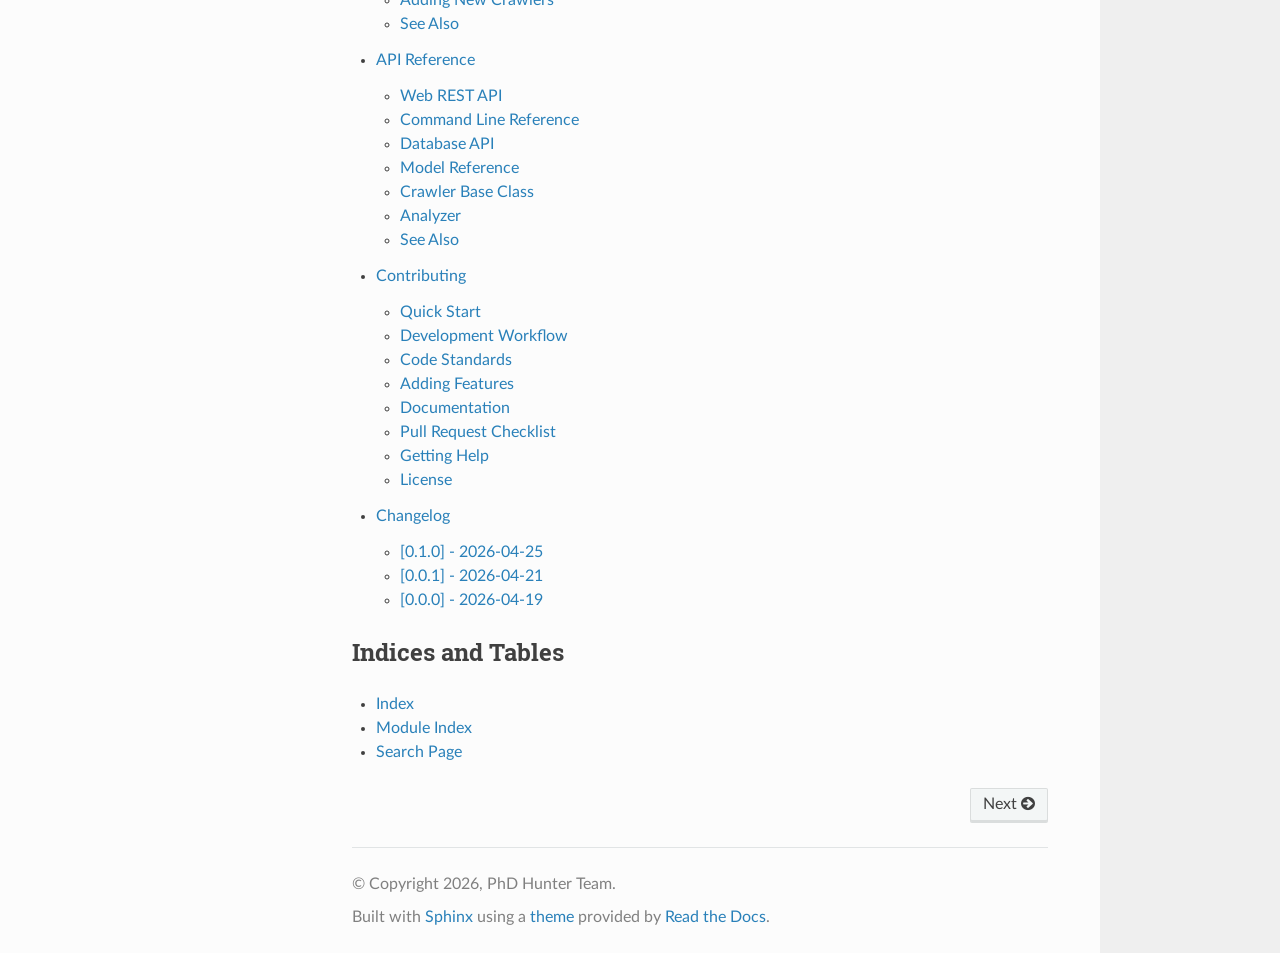
==== commit 7d485b50: "deploy: ca9e7199662d257356e937612c783c5711dfde56" ====
--- a/index.html
+++ b/index.html
@@ -159,6 +159,13 @@
 </pre></div>
 </div>
 </li>
+<li><p><strong>Install api_infra</strong> (REQUIRED for LLM features)</p>
+<div class="highlight-bash notranslate"><div class="highlight"><pre><span></span><span class="nb">cd</span><span class="w"> </span>src/phd_hunter/api_infra
+pip<span class="w"> </span>install<span class="w"> </span>-e<span class="w"> </span>.
+<span class="nb">cd</span><span class="w"> </span>../../..
+</pre></div>
+</div>
+</li>
 <li><p><strong>Run the application</strong></p>
 <p>Command line mode:</p>
 <div class="highlight-bash notranslate"><div class="highlight"><pre><span></span><span class="c1"># Crawl professor data</span>
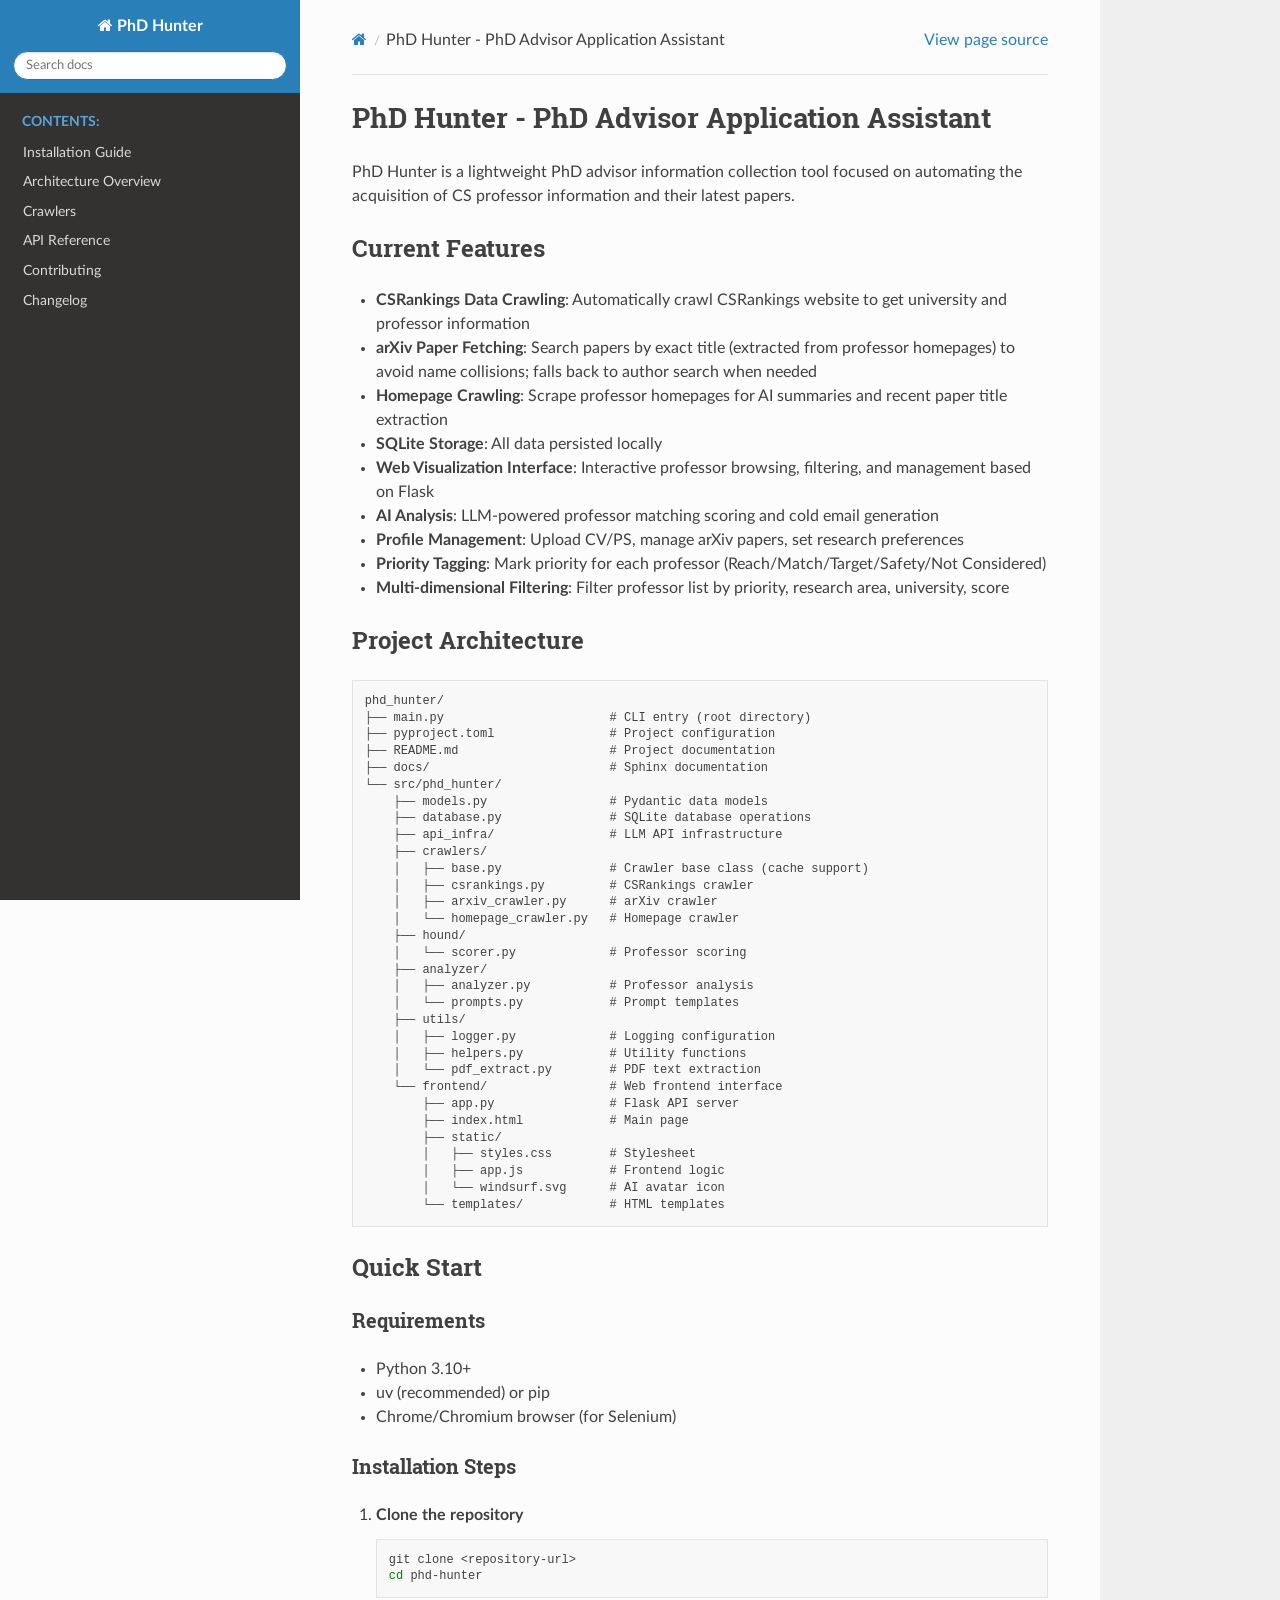
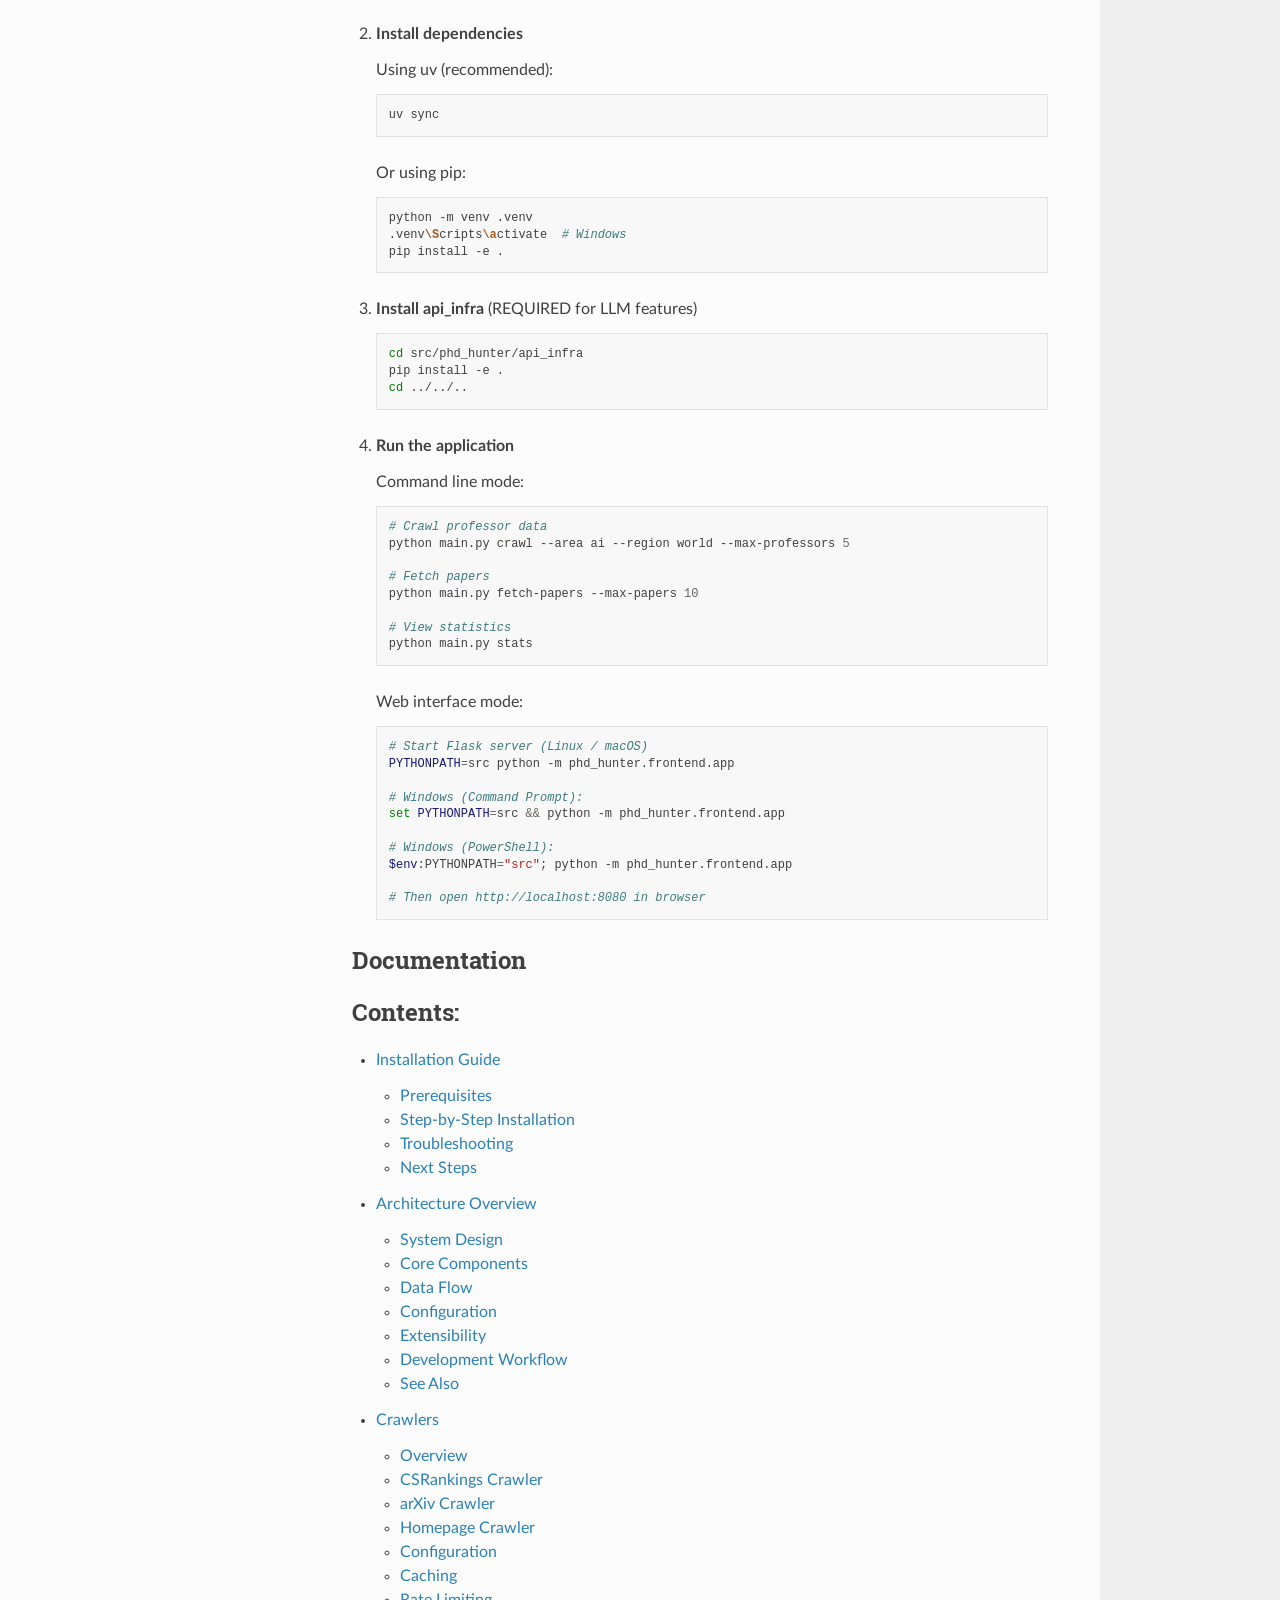
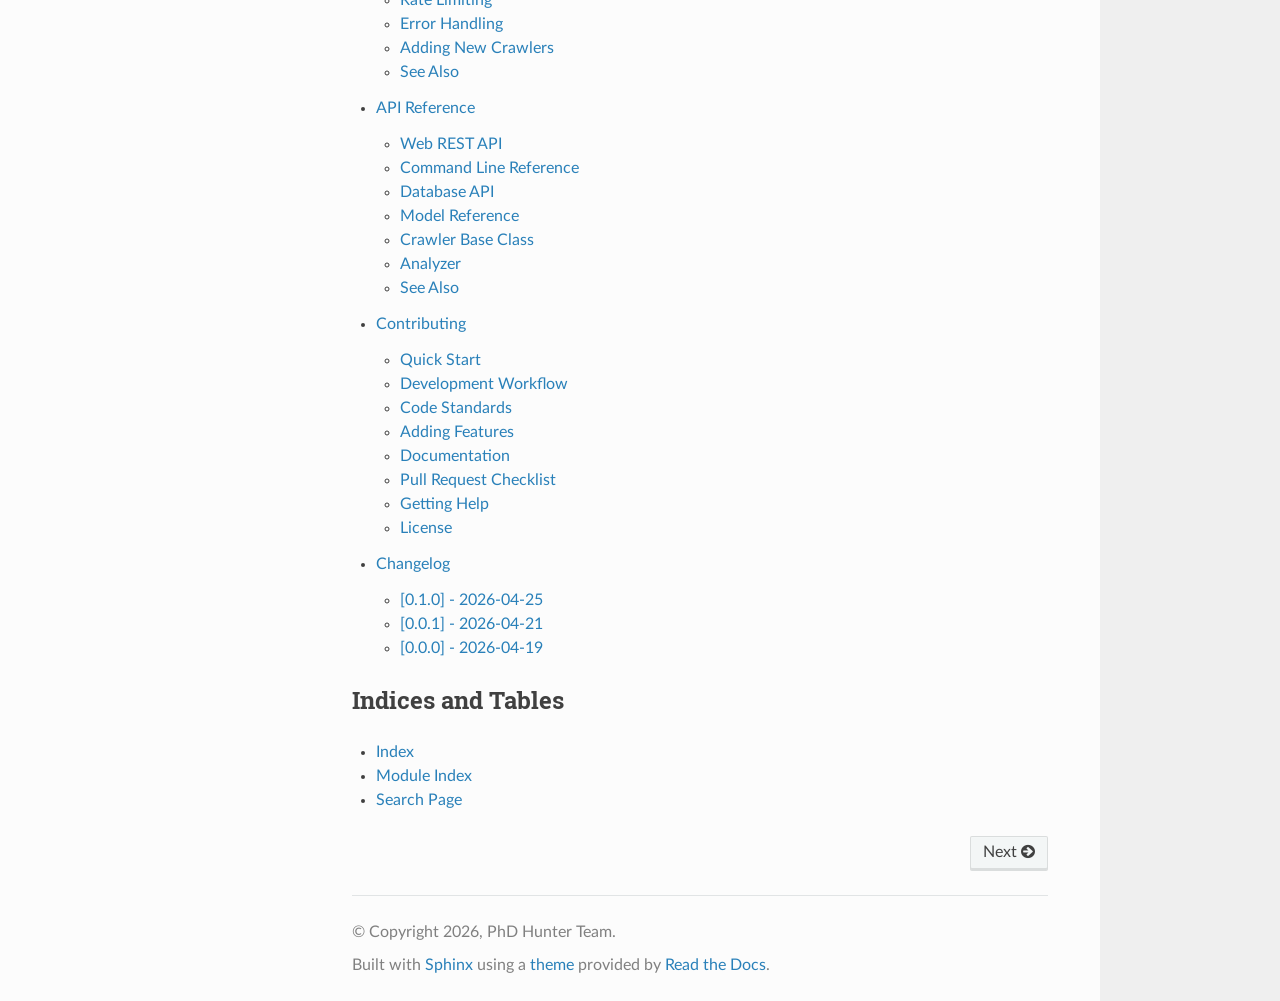
==== commit 7347e00d: "deploy: 1a1605438606958261235df117fef78774b5a4bb" ====
--- a/index.html
+++ b/index.html
@@ -82,8 +82,8 @@
 <h2>Current Features<a class="headerlink" href="#current-features" title="Link to this heading"></a></h2>
 <ul class="simple">
 <li><p><strong>CSRankings Data Crawling</strong>: Automatically crawl CSRankings website to get university and professor information</p></li>
-<li><p><strong>arXiv Paper Fetching</strong>: Search and save the latest paper metadata by author</p></li>
-<li><p><strong>Homepage Crawling</strong>: Scrape professor homepages and generate AI summaries</p></li>
+<li><p><strong>arXiv Paper Fetching</strong>: Search papers by exact title (extracted from professor homepages) to avoid name collisions; falls back to author search when needed</p></li>
+<li><p><strong>Homepage Crawling</strong>: Scrape professor homepages for AI summaries and recent paper title extraction</p></li>
 <li><p><strong>SQLite Storage</strong>: All data persisted locally</p></li>
 <li><p><strong>Web Visualization Interface</strong>: Interactive professor browsing, filtering, and management based on Flask</p></li>
 <li><p><strong>AI Analysis</strong>: LLM-powered professor matching scoring and cold email generation</p></li>
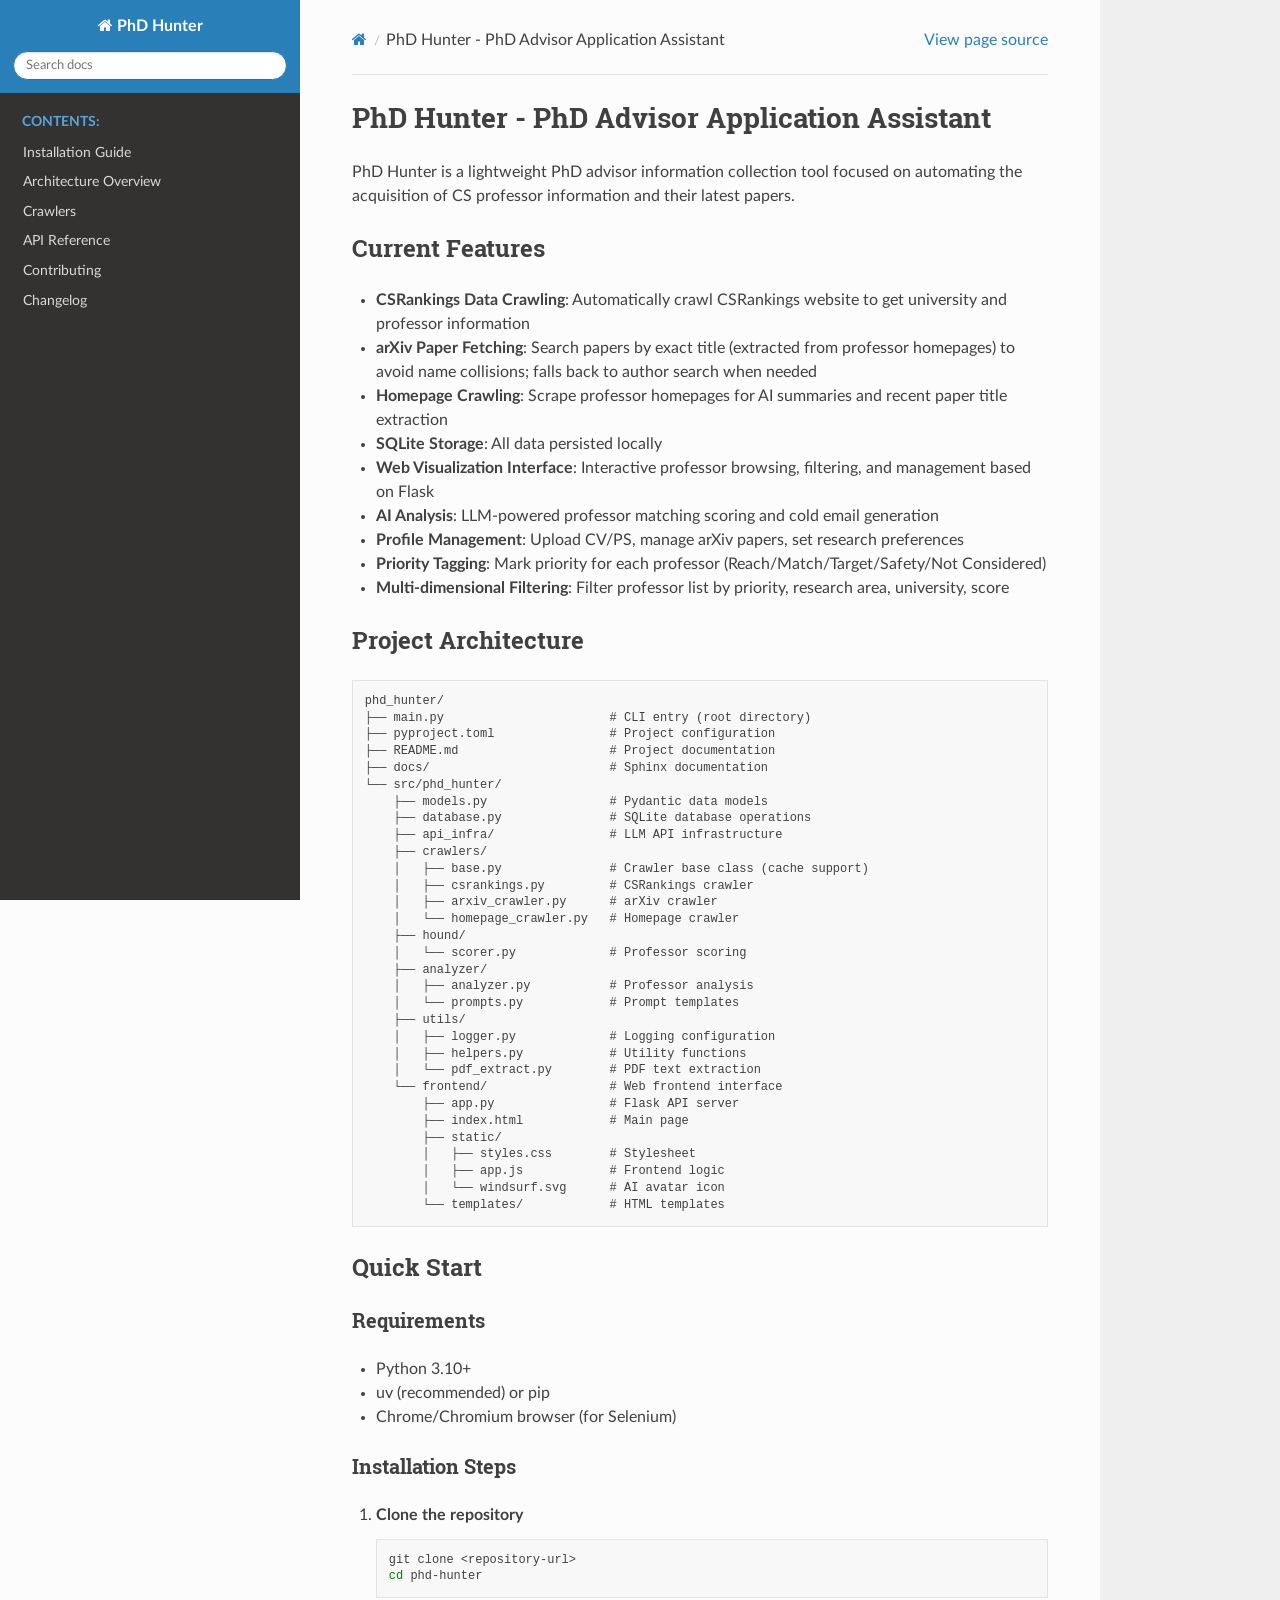
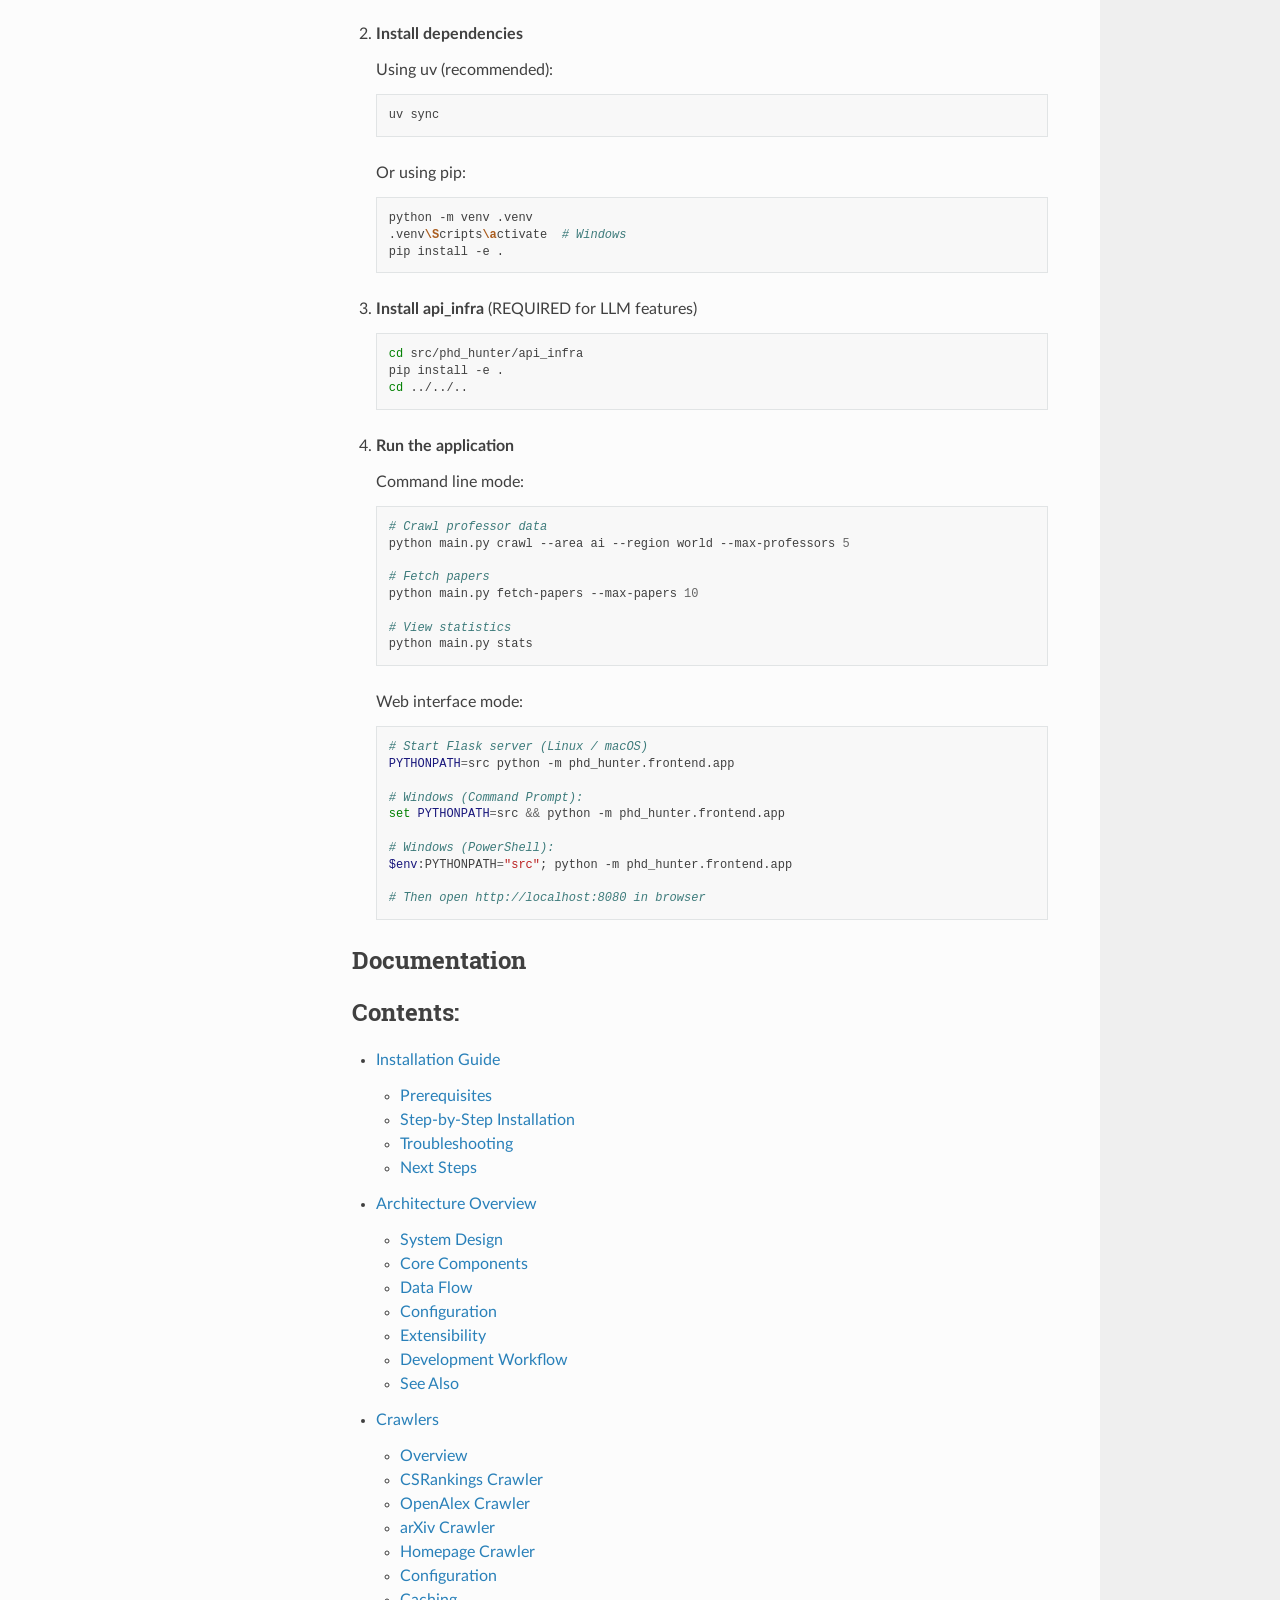
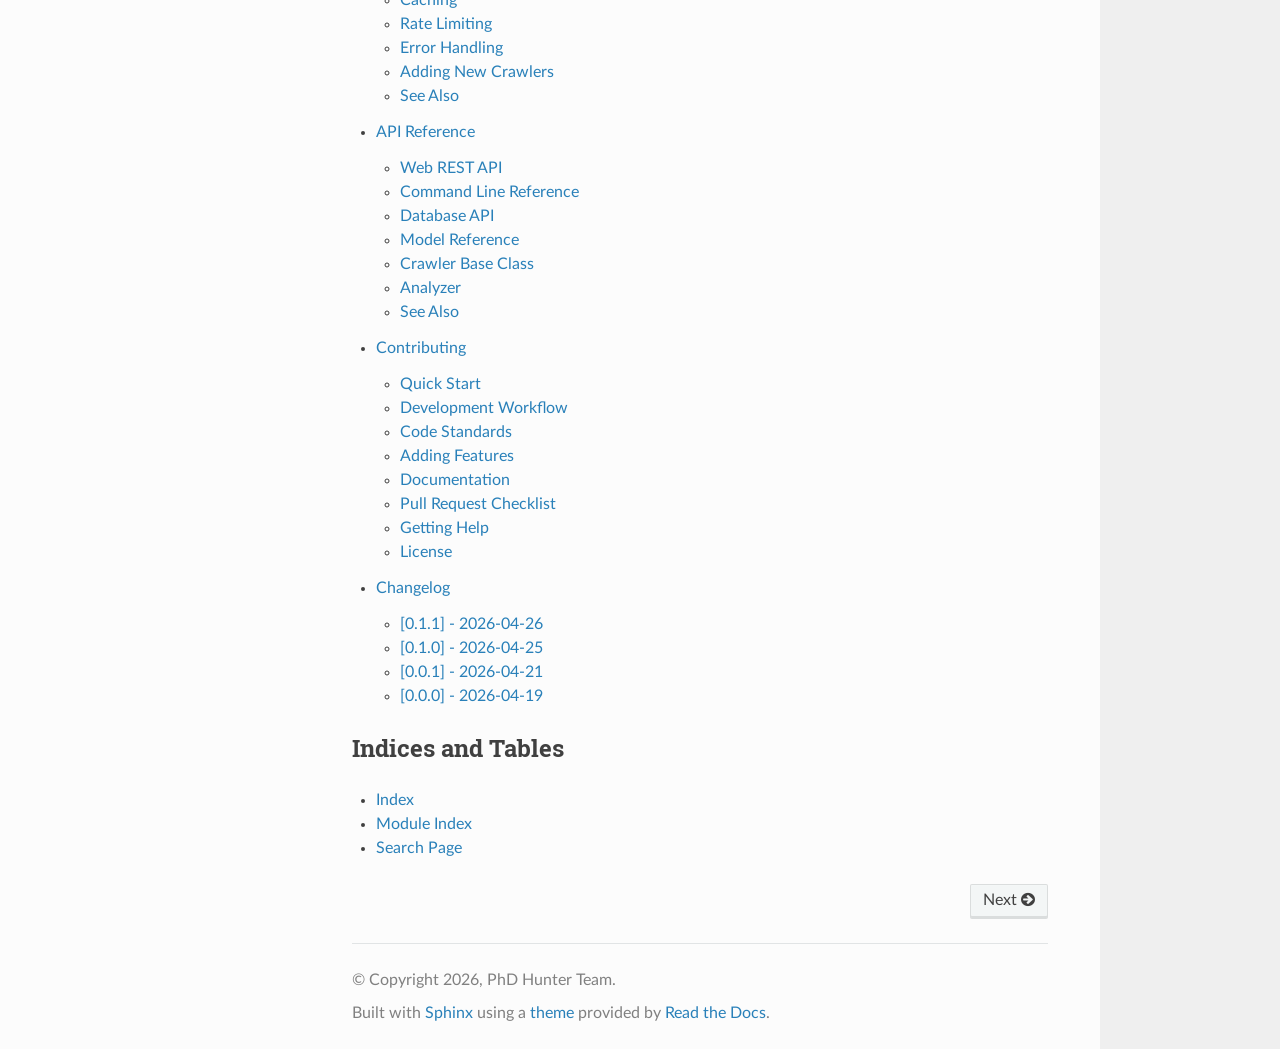
==== commit c2e4d063: "deploy: 0336b6f7d71e3fe29bff3c156f9cc97ce134b051" ====
--- a/index.html
+++ b/index.html
@@ -220,6 +220,7 @@
 <li class="toctree-l1"><a class="reference internal" href="crawlers.html">Crawlers</a><ul>
 <li class="toctree-l2"><a class="reference internal" href="crawlers.html#overview">Overview</a></li>
 <li class="toctree-l2"><a class="reference internal" href="crawlers.html#csrankings-crawler">CSRankings Crawler</a></li>
+<li class="toctree-l2"><a class="reference internal" href="crawlers.html#openalex-crawler">OpenAlex Crawler</a></li>
 <li class="toctree-l2"><a class="reference internal" href="crawlers.html#arxiv-crawler">arXiv Crawler</a></li>
 <li class="toctree-l2"><a class="reference internal" href="crawlers.html#homepage-crawler">Homepage Crawler</a></li>
 <li class="toctree-l2"><a class="reference internal" href="crawlers.html#configuration">Configuration</a></li>
@@ -252,9 +253,10 @@
 </ul>
 </li>
 <li class="toctree-l1"><a class="reference internal" href="changelog.html">Changelog</a><ul>
-<li class="toctree-l2"><a class="reference internal" href="changelog.html#id1">[0.1.0] - 2026-04-25</a></li>
-<li class="toctree-l2"><a class="reference internal" href="changelog.html#id2">[0.0.1] - 2026-04-21</a></li>
-<li class="toctree-l2"><a class="reference internal" href="changelog.html#id5">[0.0.0] - 2026-04-19</a></li>
+<li class="toctree-l2"><a class="reference internal" href="changelog.html#id1">[0.1.1] - 2026-04-26</a></li>
+<li class="toctree-l2"><a class="reference internal" href="changelog.html#id2">[0.1.0] - 2026-04-25</a></li>
+<li class="toctree-l2"><a class="reference internal" href="changelog.html#id5">[0.0.1] - 2026-04-21</a></li>
+<li class="toctree-l2"><a class="reference internal" href="changelog.html#id8">[0.0.0] - 2026-04-19</a></li>
 </ul>
 </li>
 </ul>
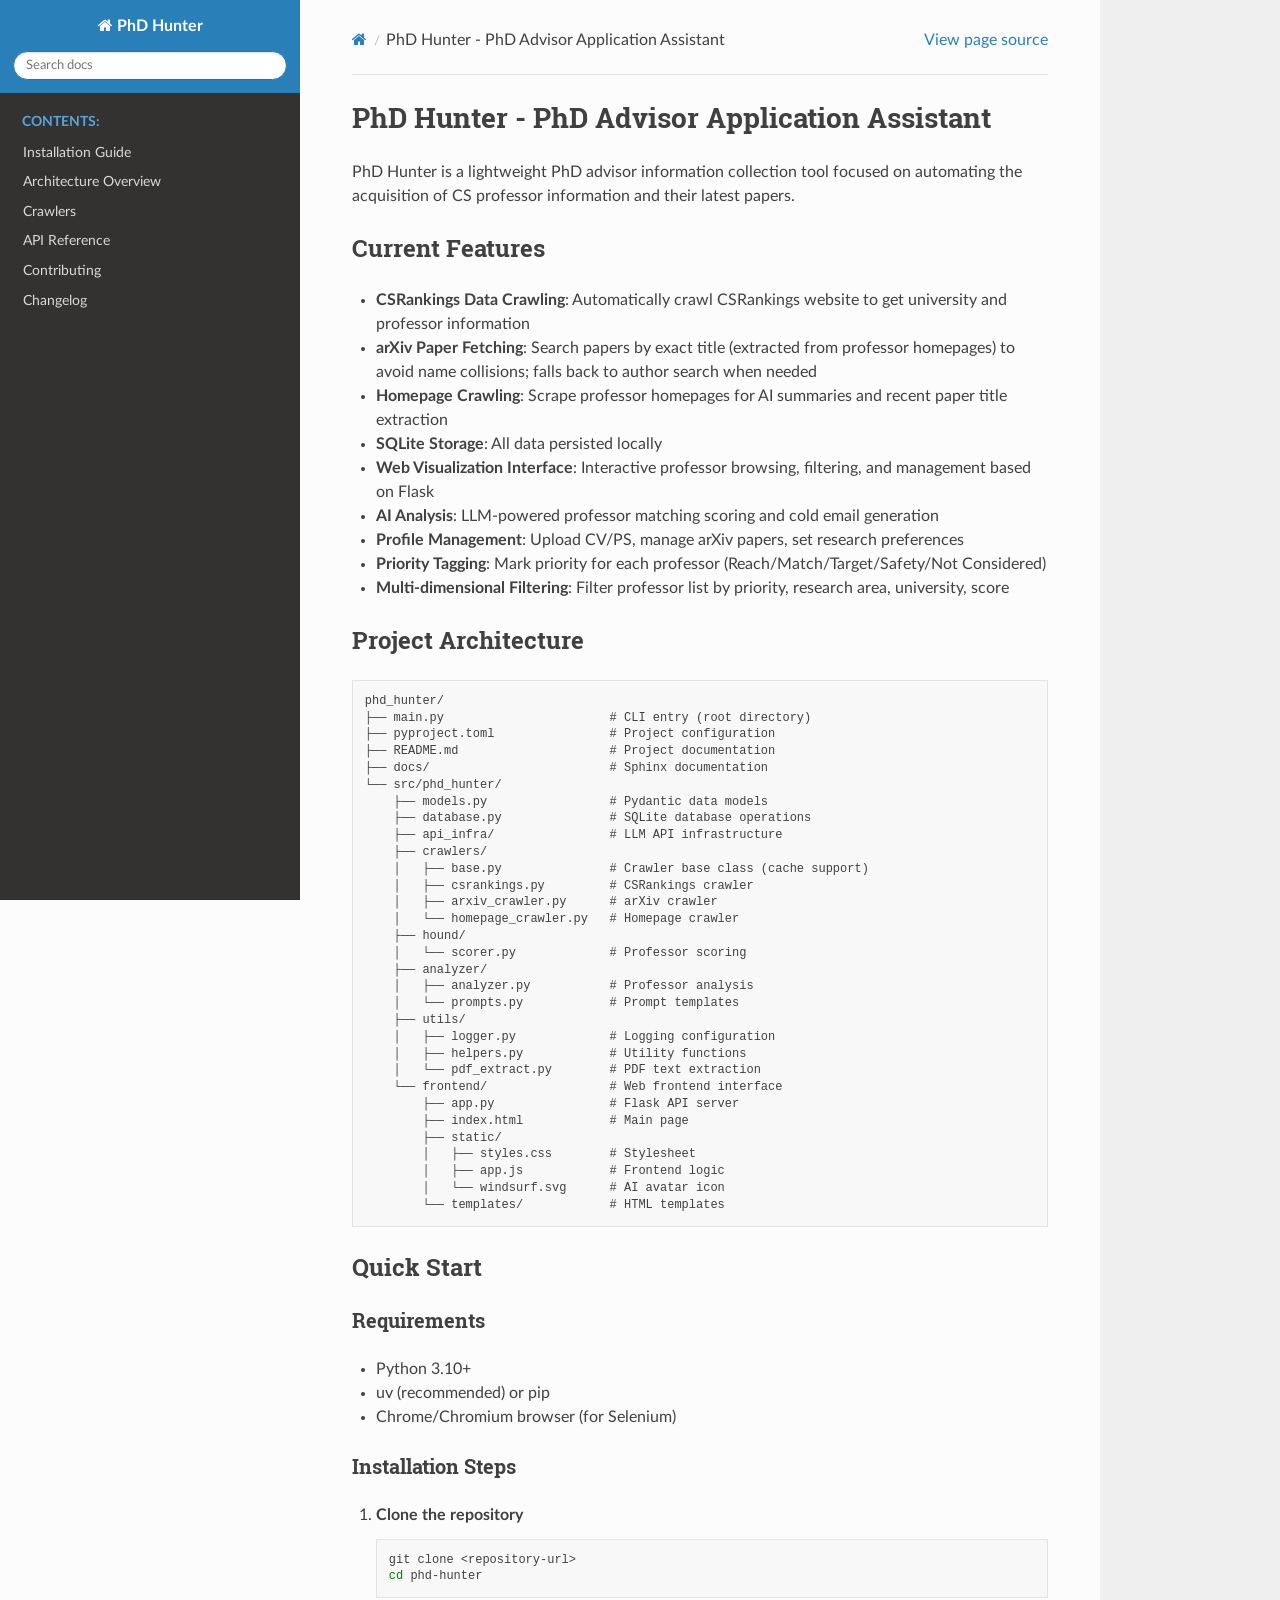
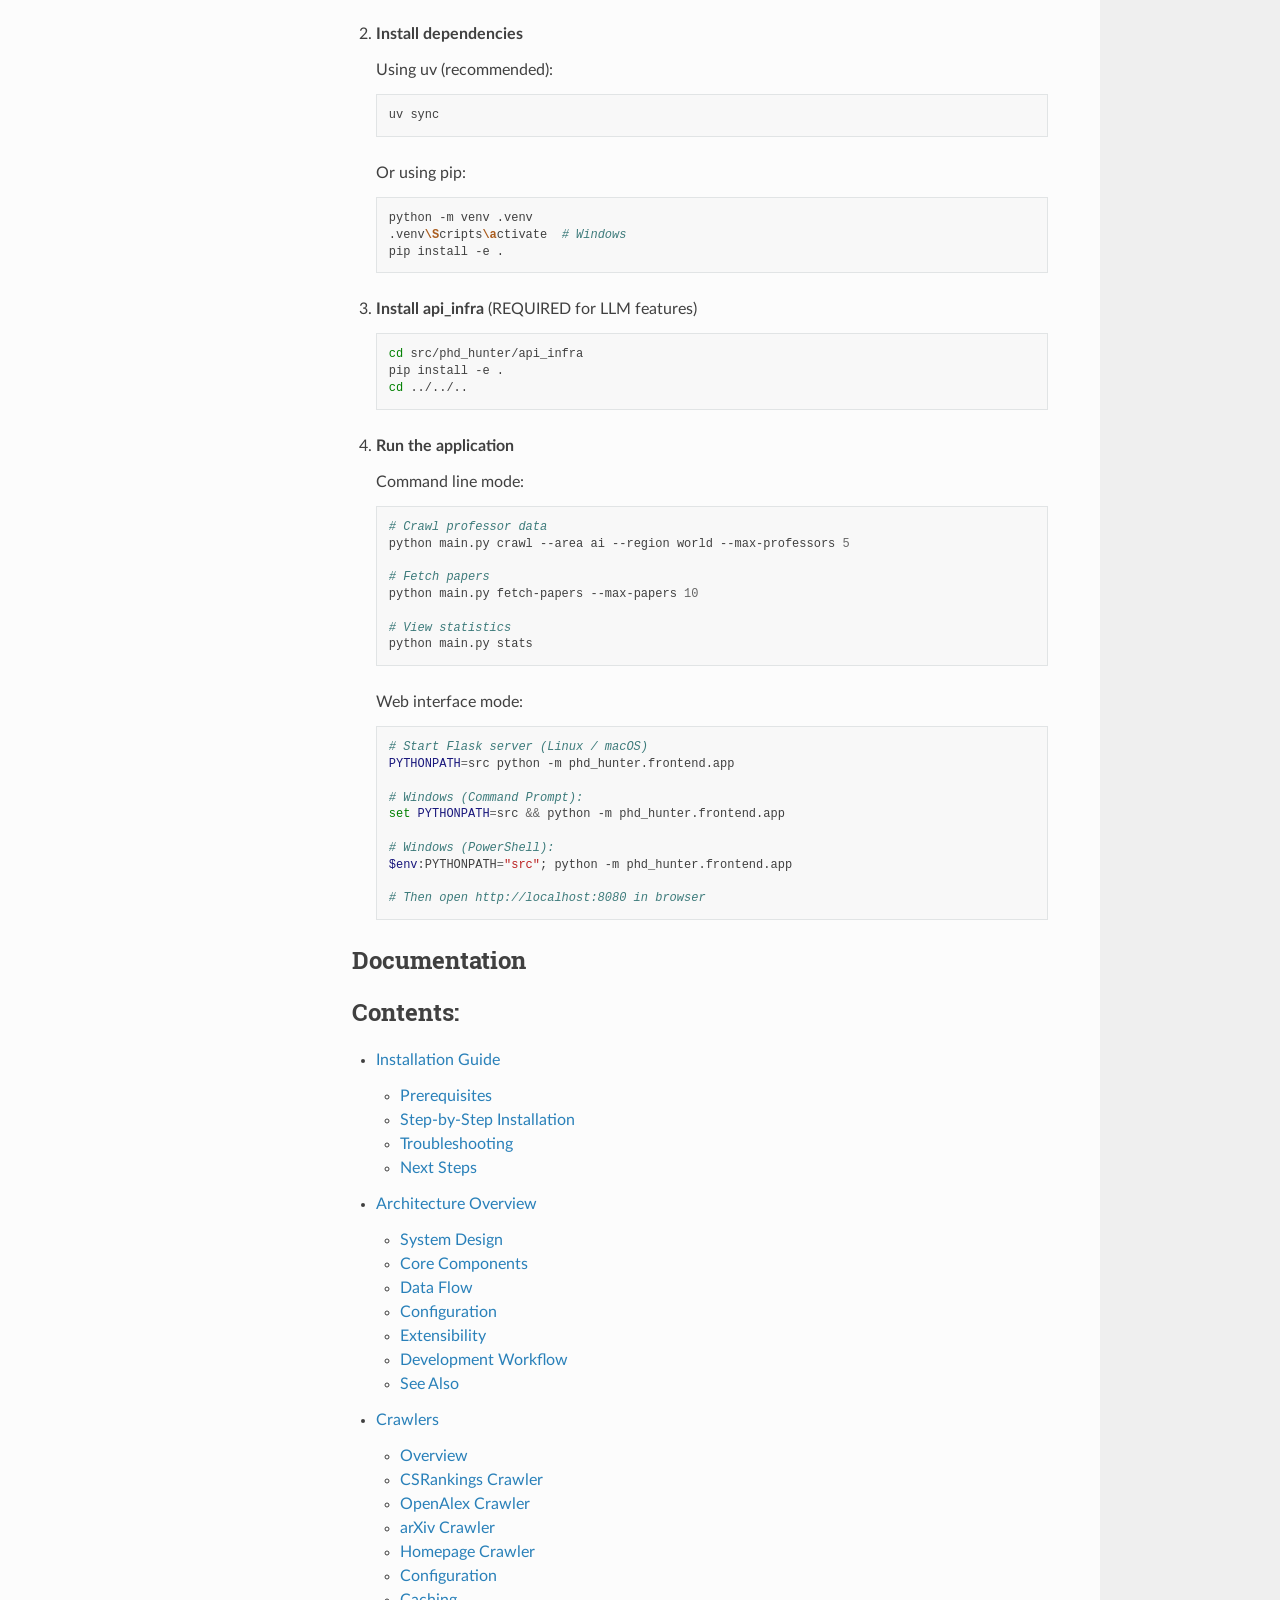
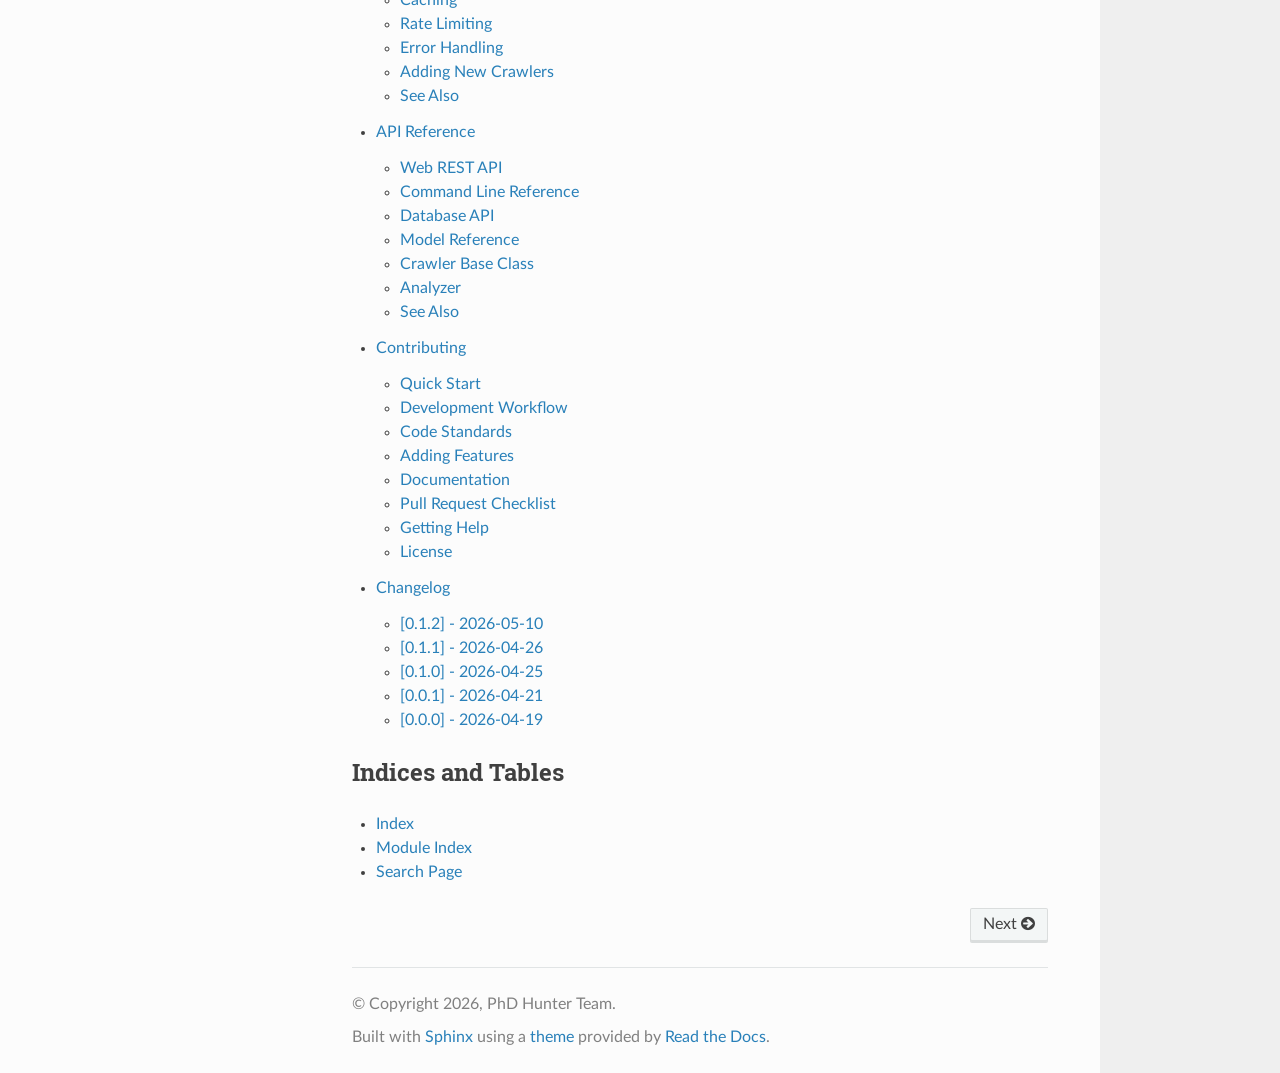
==== commit 09d370cb: "deploy: 7d0fb66754917369a4e9b8513e2dc58025d5e278" ====
--- a/index.html
+++ b/index.html
@@ -253,10 +253,11 @@
 </ul>
 </li>
 <li class="toctree-l1"><a class="reference internal" href="changelog.html">Changelog</a><ul>
-<li class="toctree-l2"><a class="reference internal" href="changelog.html#id1">[0.1.1] - 2026-04-26</a></li>
-<li class="toctree-l2"><a class="reference internal" href="changelog.html#id2">[0.1.0] - 2026-04-25</a></li>
-<li class="toctree-l2"><a class="reference internal" href="changelog.html#id5">[0.0.1] - 2026-04-21</a></li>
-<li class="toctree-l2"><a class="reference internal" href="changelog.html#id8">[0.0.0] - 2026-04-19</a></li>
+<li class="toctree-l2"><a class="reference internal" href="changelog.html#id1">[0.1.2] - 2026-05-10</a></li>
+<li class="toctree-l2"><a class="reference internal" href="changelog.html#id2">[0.1.1] - 2026-04-26</a></li>
+<li class="toctree-l2"><a class="reference internal" href="changelog.html#id5">[0.1.0] - 2026-04-25</a></li>
+<li class="toctree-l2"><a class="reference internal" href="changelog.html#id8">[0.0.1] - 2026-04-21</a></li>
+<li class="toctree-l2"><a class="reference internal" href="changelog.html#id11">[0.0.0] - 2026-04-19</a></li>
 </ul>
 </li>
 </ul>
